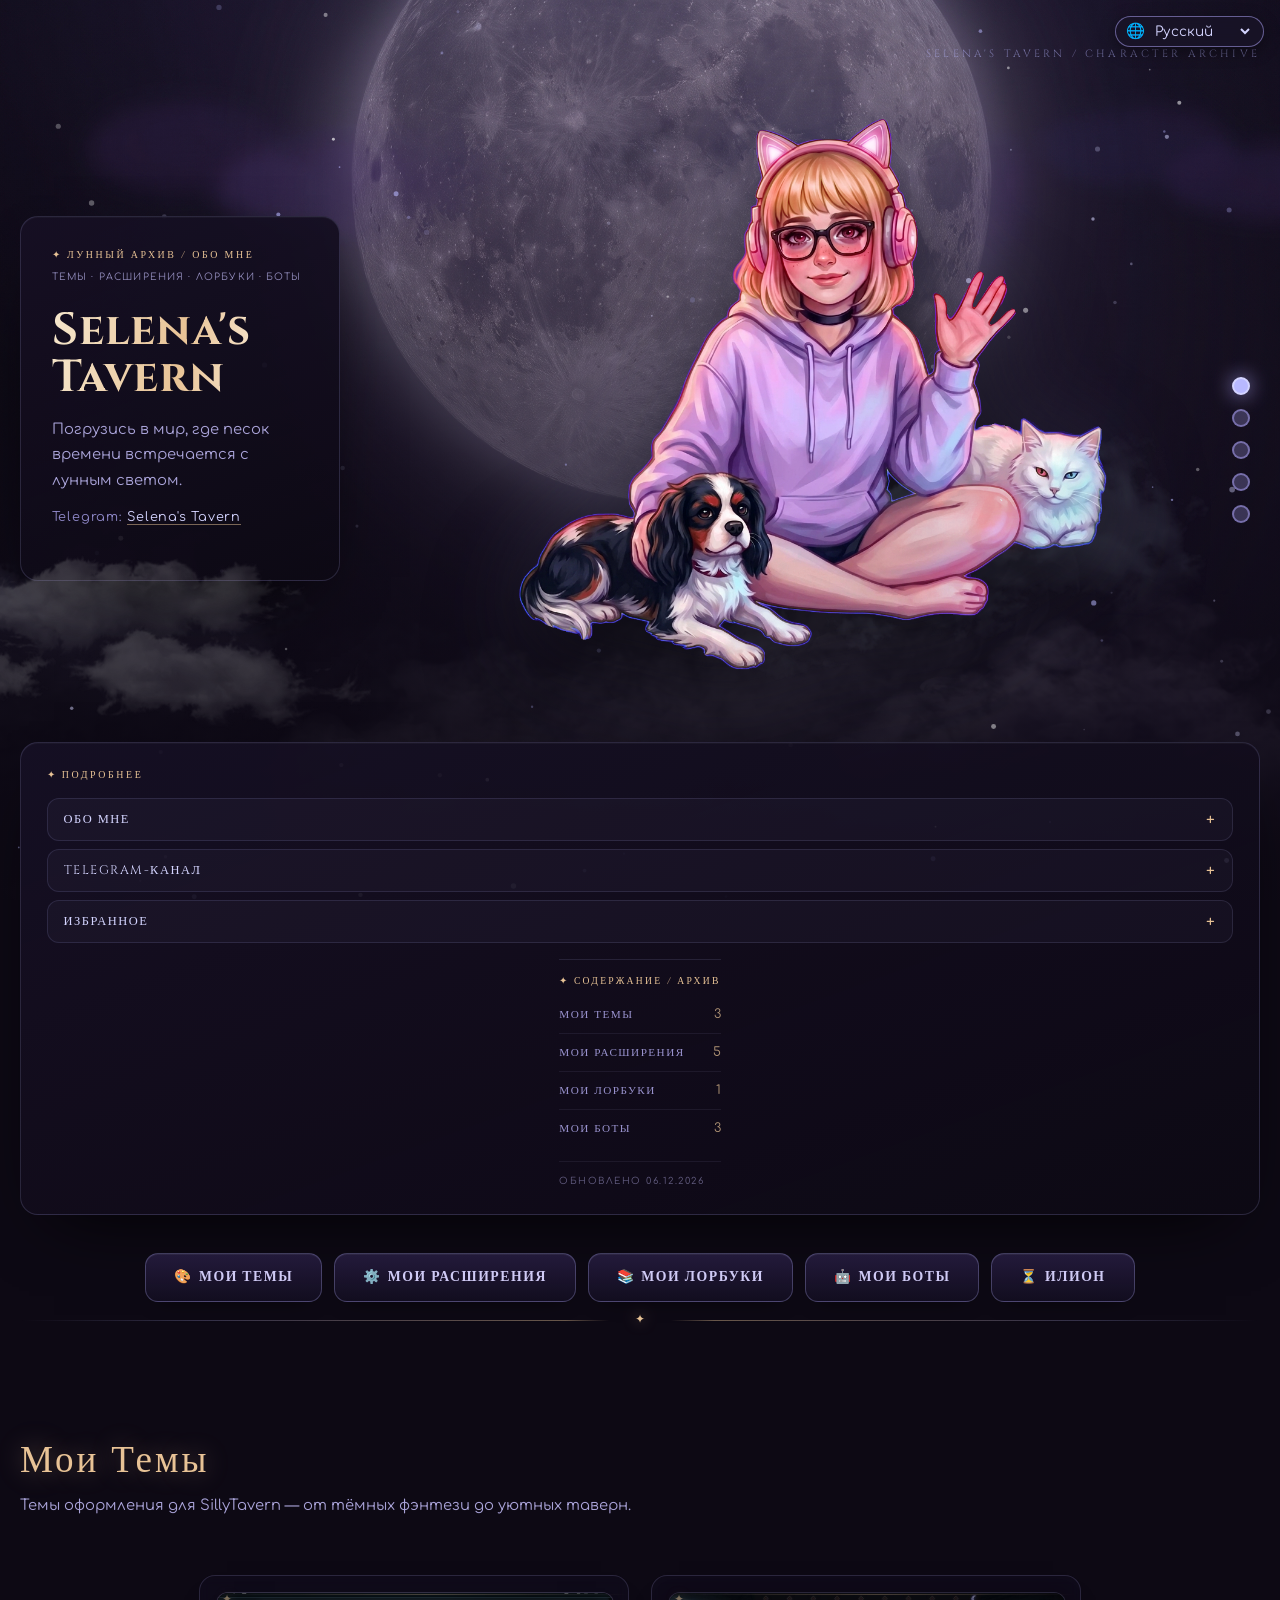
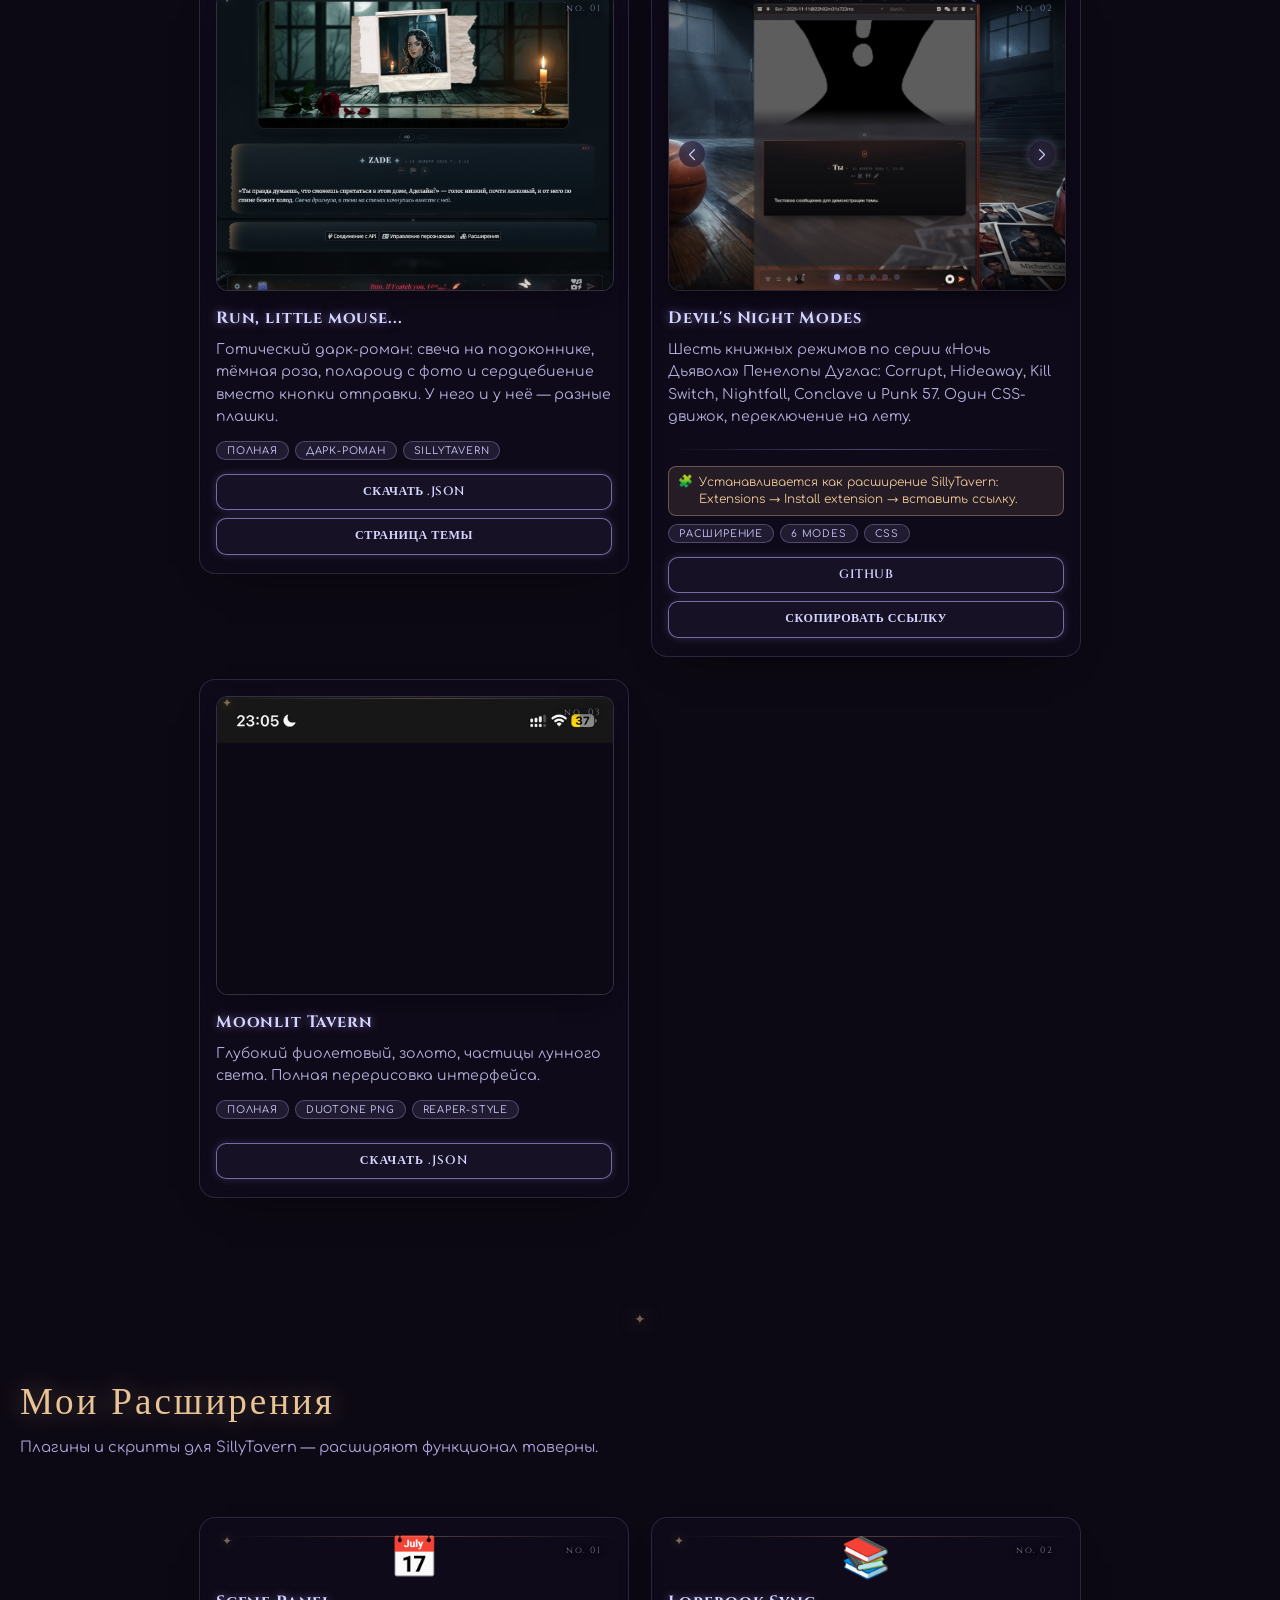
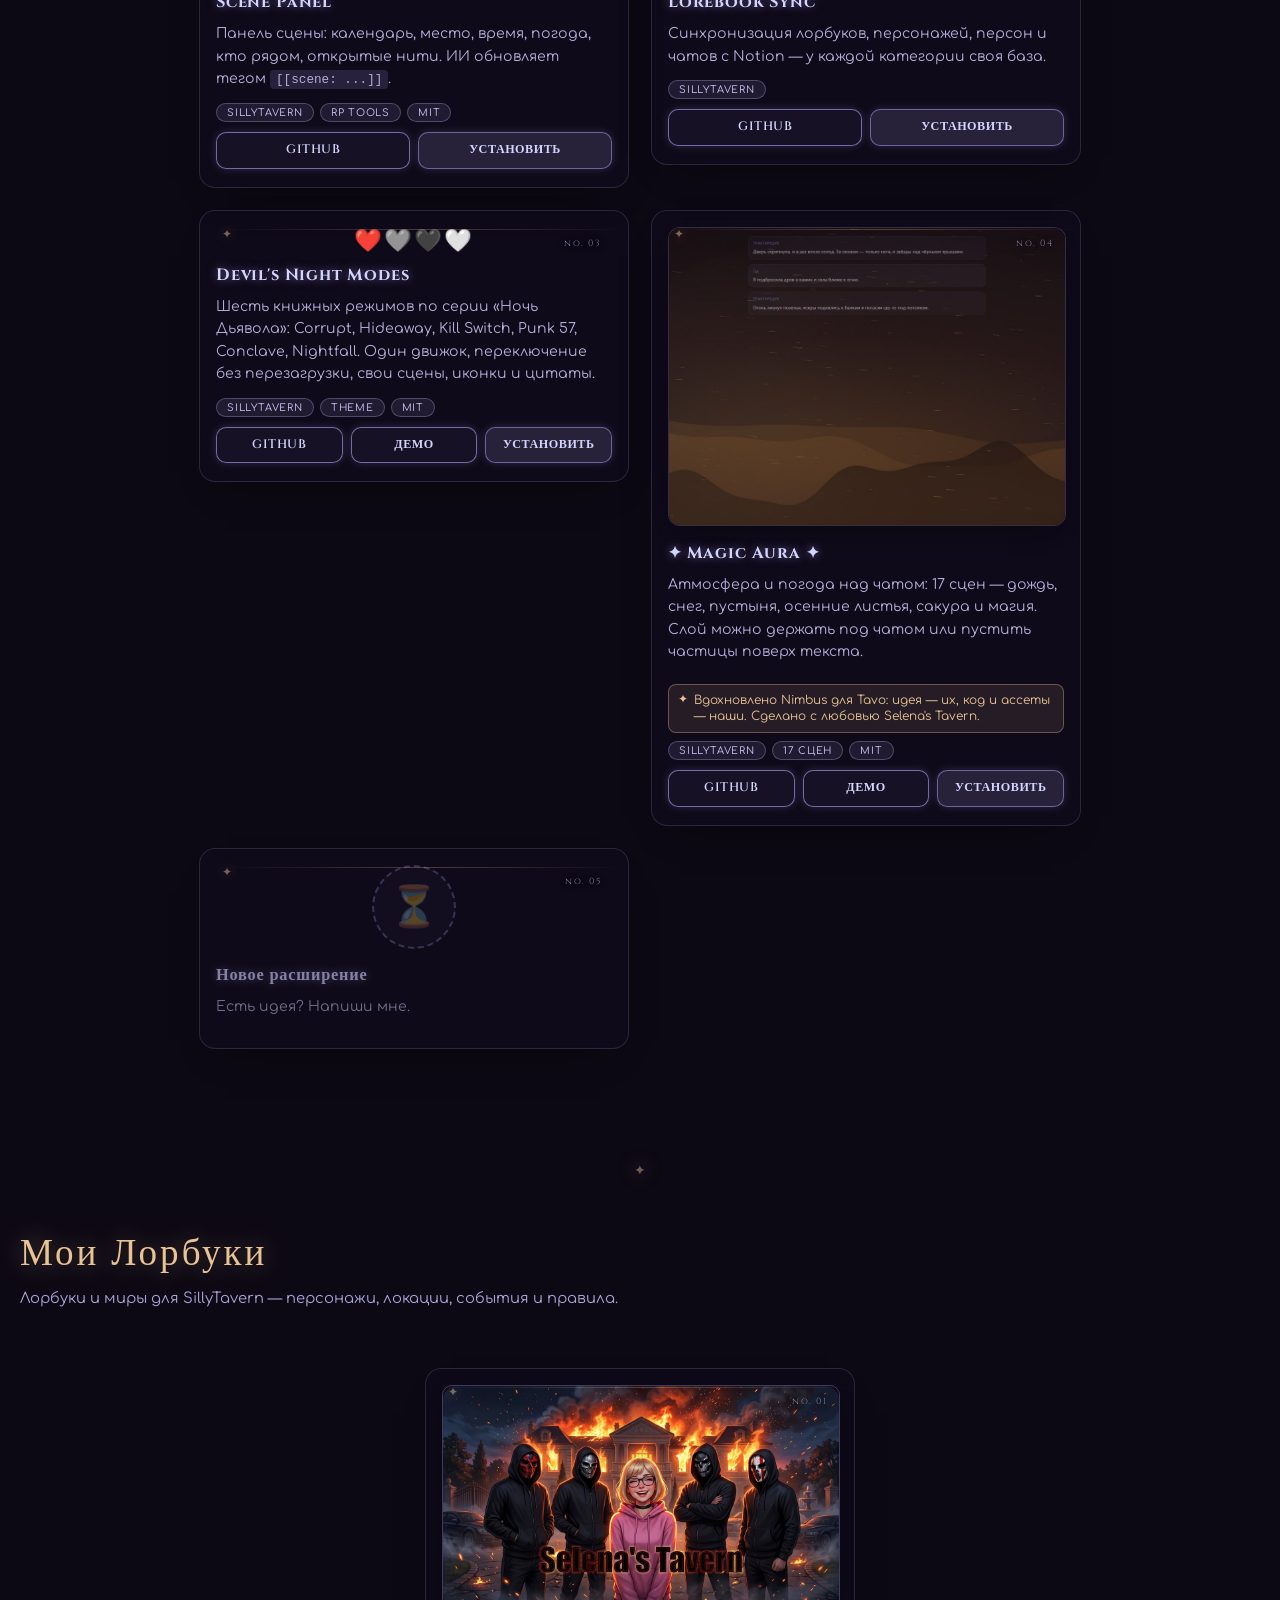
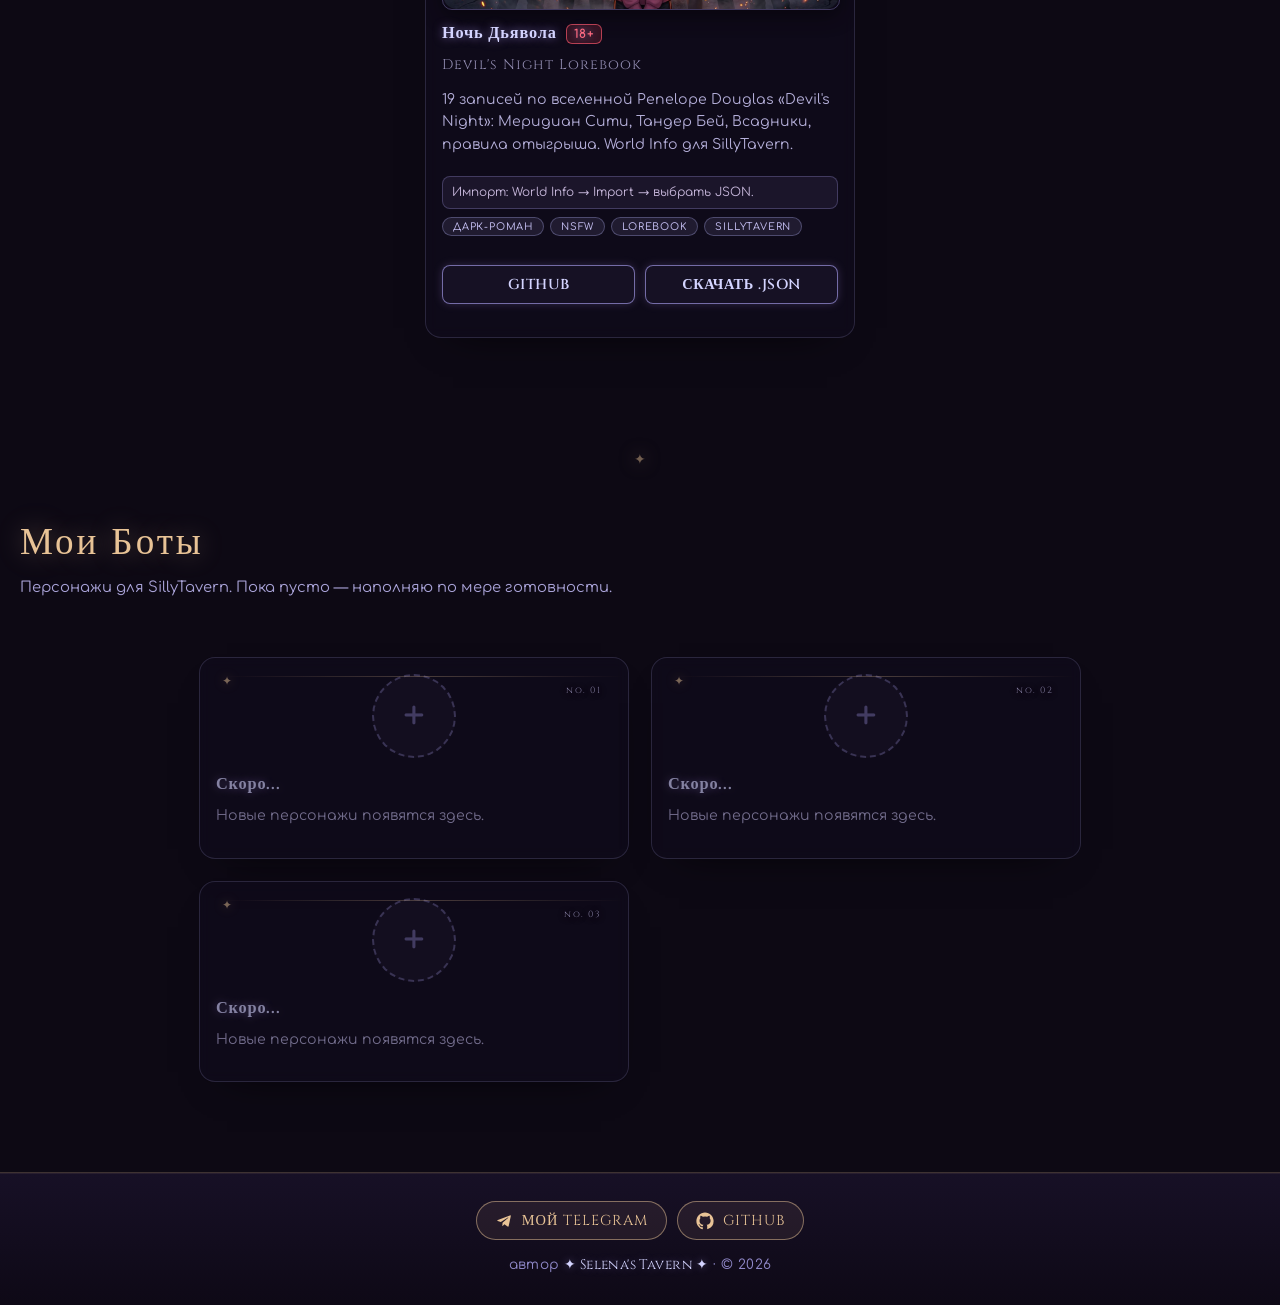
==== index.html @ edb45730 "Update Telegram link to new channel" ====
<!DOCTYPE html>
<html lang="ru">
<head>
    <meta charset="UTF-8">
    <meta name="viewport" content="width=device-width, initial-scale=1.0, viewport-fit=cover">
    <link rel="icon" type="image/svg+xml" href="img/favicon.svg?v=3">
    <link rel="icon" type="image/png" sizes="64x64" href="img/favicon-64.png">
    <link rel="apple-touch-icon" sizes="180x180" href="img/favicon-180.png">
    <meta name="theme-color" content="#0d0914">
    <meta name="apple-mobile-web-app-status-bar-style" content="black-translucent">
    <title data-i18n="page.index.title">Selena's Tavern | Эфирная Луна</title>
    
    <link rel="stylesheet" href="css/style.css">
    <link rel="stylesheet" href="https://cdn.jsdelivr.net/npm/swiper@11/swiper-bundle.min.css" />
</head>
<body>

    <div id="particles-js"></div>

    <!-- Небо: фон с луной -->
    <div class="sky" aria-hidden="true"></div>

    <!-- Туман: при прокрутке плавно застилает луну -->
    <div class="fog" aria-hidden="true"></div>

    <!-- Облака: один раз заезжают слева направо при загрузке и останавливаются -->
    <div class="clouds" aria-hidden="true">
        <div class="clouds__layer clouds__layer--far"></div>
        <div class="clouds__layer clouds__layer--near"></div>
    </div>

    <!-- Переключатель языка -->
    <div class="lang-switch" role="group" aria-label="Language">
        <span class="lang-globe" aria-hidden="true">🌐</span>
        <select id="lang-select" aria-label="Language">
            <option value="ru">Русский</option>
            <option value="en">English</option>
            <option value="uk">Українська</option>
            <option value="sv">Svenska</option>
        </select>
    </div>

    <!-- Плавающая навигация справа -->
    <nav class="scroll-nav" aria-label="Навигация по страницам">
        <a href="#about" class="scroll-nav__dot" data-label="Обо мне"></a>
        <a href="#themes" class="scroll-nav__dot" data-label="Темы"></a>
        <a href="#extensions" class="scroll-nav__dot" data-label="Расширения"></a>
        <a href="#lorebooks" class="scroll-nav__dot" data-label="Лорбуки"></a>
        <a href="#bots" class="scroll-nav__dot" data-label="Боты"></a>
    </nav>

    <div class="container">
        <!-- ====== ОБЛОЖКА ====== -->
        <section class="cover" id="about" aria-labelledby="cover-title">
            <p class="cover__archive" data-i18n="cover.archive">Selena's Tavern / Character Archive</p>

            <div class="cover__stage">
                <div class="cover__panel">
                    <p class="cover__kicker" data-i18n="cover.kicker">✦ Лунный архив / Обо мне</p>
                    <p class="cover__eyebrow" data-i18n="cover.eyebrow">Темы · Расширения · Лорбуки · Боты</p>

                    <h1 class="cover__title" id="cover-title" data-i18n="cover.title">Мир, персонажи и хаос.</h1>

                    <p class="cover__intro" data-i18n="tagline">Погрузись в мир, где песок времени встречается с лунным светом.</p>

                    <p class="cover__contact">
                        <span data-i18n="cover.contactLabel">Telegram</span>:
                        <a href="https://t.me/+vJVPtuqeHu85ZjU6" target="_blank" rel="noopener noreferrer">Selena's Tavern</a>
                    </p>
                </div>

                <div class="cover__art">
                    <img src="img/Jag.png" alt="Selena with Bruno the dog and Luna the cat" width="620" height="620">
                </div>

                <aside class="cover__panel cover__panel--info">
                    <p class="cover__kicker" data-i18n="cover.info.kicker">✦ Подробнее</p>

                    <div class="cover__accordions">
                        <details class="cover__acc">
                            <summary data-i18n="about.title">Обо мне</summary>
                            <div class="cover__acc-body" data-i18n="about.text">Привет! Я Селена — родом из Киева, а теперь живу на юге Швеции с псом Бруно и кошкой Луной.</div>
                        </details>

                        <details class="cover__acc">
                            <summary data-i18n="cover.acc2">Telegram-канал</summary>
                            <div class="cover__acc-body" data-i18n-html="cover.acc2.text">
                                Обновления, скриншоты и то, что ещё в работе — в канале <a href="https://t.me/selenatavern" target="_blank" rel="noopener noreferrer">@selenatavern</a>.
                            </div>
                        </details>

                        <details class="cover__acc">
                            <summary data-i18n="cover.acc3">Избранное</summary>
                            <div class="cover__acc-body" data-i18n-html="cover.acc3.text">
                                <a href="#themes">Moonlit Tavern</a> — полная перерисовка интерфейса.
                            </div>
                        </details>
                    </div>

                    <div class="cover__toc" aria-labelledby="cover-toc-kicker">
                    <p class="cover__toc-kicker" id="cover-toc-kicker" data-i18n="cover.toc.kicker">✦ Содержание / Архив</p>
                    <ul class="cover__toc-list">
                        <li>
                            <a href="#themes">
                                <span class="cover__toc-name" data-i18n="nav.themes">Мои Темы</span>
                                <span class="cover__toc-count" data-count="themes-grid">0</span>
                            </a>
                        </li>
                        <li>
                            <a href="#extensions">
                                <span class="cover__toc-name" data-i18n="nav.extensions">Мои Расширения</span>
                                <span class="cover__toc-count" data-count="extensions-grid">0</span>
                            </a>
                        </li>
                        <li>
                            <a href="#lorebooks">
                                <span class="cover__toc-name" data-i18n="nav.lorebooks">Мои Лорбуки</span>
                                <span class="cover__toc-count" data-count="lorebooks-grid">0</span>
                            </a>
                        </li>
                        <li>
                            <a href="#bots">
                                <span class="cover__toc-name" data-i18n="nav.bots">Мои Боты</span>
                                <span class="cover__toc-count" data-count="bots-grid">1</span>
                            </a>
                        </li>
                        </ul>
                        <p class="cover__toc-updated"><span data-i18n="cover.toc.updated">Обновлено</span> <span id="cover-updated">—</span></p>
                    </div>
                </aside>
            </div>
        </section>

        <nav class="nav-menu nav-menu--tabs" aria-label="Разделы">
            <a href="#themes" class="btn"><span aria-hidden="true">🎨</span> <span data-i18n="nav.themes">Мои Темы</span></a>
            <a href="#extensions" class="btn"><span aria-hidden="true">⚙️</span> <span data-i18n="nav.extensions">Мои Расширения</span></a>
            <a href="#lorebooks" class="btn"><span aria-hidden="true">📚</span> <span data-i18n="nav.lorebooks">Мои Лорбуки</span></a>
            <a href="#bots" class="btn"><span aria-hidden="true">🤖</span> <span data-i18n="nav.bots">Мои Боты</span></a>
            <a href="ilion.html" class="btn"><span aria-hidden="true">⏳</span> <span data-i18n="nav.ilion">Илион</span></a>
        </nav>

        <div class="rule" aria-hidden="true"><span>✦</span></div>

        <main>
            <!-- ====== МОИ ТЕМЫ ====== -->
            <section id="themes" style="margin-top: 50px;">
                <h2 style="text-align: center;"><span aria-hidden="true">🎨</span> <span data-i18n="themes.title">Мои Темы</span></h2>
                <p style="text-align: center; color: #b8b8ff; margin-bottom: 30px;" data-i18n="themes.subtitle">Темы оформления для SillyTavern — от тёмных фэнтези до уютных таверн.</p>
                <div class="card-grid" id="themes-grid">
                    <div class="card theme-card" data-theme="run-little-mouse">
                        <img src="themes/run-little-mouse.png" alt="Run, little mouse... — тема для SillyTavern" loading="lazy">
                        <div class="theme-emblem" aria-hidden="true">🕯️🐭🥀🗡️</div>
                        <h3>Run, little mouse...</h3>
                        <p data-i18n="theme.runmouse.desc">Готический дарк-роман: свеча на подоконнике, тёмная роза, полароид с фото и сердцебиение вместо кнопки отправки. У него и у неё — разные плашки.</p>
                        <div class="theme-tags">
                            <span class="tag" data-i18n="tag.full">Полная</span>
                            <span class="tag" data-i18n="tag.darkromance">Дарк-роман</span>
                            <span class="tag" data-i18n="tag.sillytavern">SillyTavern</span>
                        </div>
                        <div class="theme-actions">
                            <a href="https://github.com/satsvi97/run-little-mouse/releases/latest/download/run-little-mouse.json" download="run-little-mouse.json" class="btn theme-download" data-i18n="btn.downloadJson">Скачать .json</a>
                            <a href="https://satsvi97.github.io/run-little-mouse/" target="_blank" rel="noopener noreferrer" class="btn" data-i18n="btn.themePage">Страница темы</a>
                        </div>
                    </div>
                    <div class="card theme-card theme-card--ext" data-theme="devils-night">
                        <div class="theme-gallery swiper">
                            <div class="swiper-wrapper">
                                <div class="swiper-slide"><img src="themes/devils-night/desktop-corrupt.jpg" alt="Corrupt — режим темы Devil's Night" loading="lazy"></div>
                                <div class="swiper-slide"><img src="themes/devils-night/desktop-hideaway.jpg" alt="Hideaway — режим темы Devil's Night" loading="lazy"></div>
                                <div class="swiper-slide"><img src="themes/devils-night/desktop-killswitch.jpg" alt="Kill Switch — режим темы Devil's Night" loading="lazy"></div>
                                <div class="swiper-slide"><img src="themes/devils-night/desktop-punk57.jpg" alt="Punk 57 — режим темы Devil's Night" loading="lazy"></div>
                                <div class="swiper-slide"><img src="themes/devils-night/desktop-conclave.jpg" alt="Conclave — режим темы Devil's Night" loading="lazy"></div>
                                <div class="swiper-slide"><img src="themes/devils-night/desktop-nightfall.jpg" alt="Nightfall — режим темы Devil's Night" loading="lazy"></div>
                            </div>
                            <div class="swiper-button-next"></div>
                            <div class="swiper-button-prev"></div>
                            <div class="swiper-pagination"></div>
                        </div>
                        <div class="theme-emblem" aria-hidden="true">❤️🩶🖤🤍</div>
                        <h3>Devil's Night Modes</h3>
                        <p data-i18n="theme.devils.desc">Шесть книжных режимов по серии «Ночь Дьявола» Пенелопы Дуглас: Corrupt, Hideaway, Kill Switch, Nightfall, Conclave и Punk 57. Один CSS-движок, переключение на лету.</p>
                        <div class="theme-divider" aria-hidden="true"></div>
                        <div class="theme-note">
                            <span class="theme-note-icon" aria-hidden="true">🧩</span>
                            <span data-i18n="theme.devils.note">Устанавливается как расширение SillyTavern: Extensions → Install extension → вставить ссылку.</span>
                        </div>
                        <div class="theme-tags">
                            <span class="tag tag--accent" data-i18n="tag.extension">Расширение</span>
                            <span class="tag">6 modes</span>
                            <span class="tag">CSS</span>
                        </div>
                        <div class="theme-actions">
                            <a href="https://github.com/satsvi97/devils-night-modes" target="_blank" rel="noopener noreferrer" class="btn" data-i18n="btn.github">GitHub</a>
                            <button class="btn theme-install" data-copy="https://github.com/satsvi97/devils-night-modes" data-i18n="btn.copyLink">Скопировать ссылку</button>
                        </div>
                    </div>
                    <div class="card theme-card" data-theme="moonlit-tavern">
                        <img src="themes/Moonlit%20Tavern1.jpg" alt="Moonlit Tavern — тема для SillyTavern" loading="lazy">
                        <div class="theme-emblem" aria-hidden="true">🌙⌛️✨🦂</div>
                        <h3>Moonlit Tavern</h3>
                        <p data-i18n="theme.moonlit.desc">Глубокий фиолетовый, золото, частицы лунного света. Полная перерисовка интерфейса.</p>
                        <div class="theme-tags">
                            <span class="tag" data-i18n="tag.full">Полная</span>
                            <span class="tag" data-i18n="tag.duotone">Duotone PNG</span>
                            <span class="tag" data-i18n="tag.reaper">REAPER-style</span>
                        </div>
                        <button class="btn theme-download" data-theme="moonlit-tavern" data-i18n="btn.downloadJson">Скачать .json</button>
                    </div>
                </div>
            </section>

            <!-- ====== МОИ РАСШИРЕНИЯ ====== -->
            <section id="extensions" style="margin-top: 60px;">
                <h2 style="text-align: center;"><span aria-hidden="true">⚙️</span> <span data-i18n="ext.title">Мои Расширения</span></h2>
                <p style="text-align: center; color: #b8b8ff; margin-bottom: 30px;" data-i18n="ext.subtitle">Плагины и скрипты для SillyTavern — расширяют функционал таверны.</p>
                <div class="card-grid" id="extensions-grid">
                    <div class="card ext-card" data-ext="scene-panel">
                        <div class="ext-icon">📅</div>
                        <h3>Scene Panel</h3>
                        <p data-i18n-html="ext.scene.desc">Панель сцены: календарь, место, время, погода, кто рядом, открытые нити. ИИ обновляет тегом <code>[[scene: ...]]</code>.</p>
                        <div class="ext-links">
                            <a href="https://github.com/satsvi97/scene-panel" target="_blank" class="btn" data-i18n="btn.github">GitHub</a>
                            <button class="btn ext-install" data-ext="scene-panel" data-copy="https://github.com/satsvi97/scene-panel" data-i18n="btn.install">Установить</button>
                        </div>
                        <div class="ext-tags">
                            <span class="tag" data-i18n="tag.sillytavern">SillyTavern</span>
                            <span class="tag" data-i18n="tag.rptools">RP Tools</span>
                            <span class="tag" data-i18n="tag.mit">MIT</span>
                        </div>
                    </div>
                    <div class="card ext-card" data-ext="lorbook-sync">
                        <div class="ext-icon">📚</div>
                        <h3 data-i18n="ext.lore.title">Lorebook Sync</h3>
                        <p data-i18n="ext.lore.desc">Синхронизация лорбуков, персонажей, персон и чатов с Notion — у каждой категории своя база.</p>
                        <div class="ext-links">
                            <a href="https://github.com/satsvi97/lorebook-sync" target="_blank" class="btn" data-i18n="btn.github">GitHub</a>
                            <button class="btn ext-install" data-ext="lorbook-sync" data-i18n="btn.install">Установить</button>
                        </div>
                        <div class="ext-tags">
                            <span class="tag" data-i18n="tag.sillytavern">SillyTavern</span>
                        </div>
                    </div>
                    <div class="card ext-card" data-ext="devils-night-modes">
                        <div class="ext-icon ext-icon--emblems">❤️🩶🖤🤍</div>
                        <h3>Devil's Night Modes</h3>
                        <p>Шесть книжных режимов по серии «Ночь Дьявола»: Corrupt, Hideaway, Kill Switch, Punk 57, Conclave, Nightfall. Один движок, переключение без перезагрузки, свои сцены, иконки и цитаты.</p>
                        <div class="ext-links">
                            <a href="https://github.com/satsvi97/devils-night-modes" target="_blank" class="btn" data-i18n="btn.github">GitHub</a>
                            <a href="https://satsvi97.github.io/devils-night-modes/demo/" target="_blank" class="btn">Демо</a>
                            <button class="btn ext-install" data-ext="devils-night-modes" data-copy="https://github.com/satsvi97/devils-night-modes" data-i18n="btn.install">Установить</button>
                        </div>
                        <div class="ext-tags">
                            <span class="tag" data-i18n="tag.sillytavern">SillyTavern</span>
                            <span class="tag">Theme</span>
                            <span class="tag" data-i18n="tag.mit">MIT</span>
                        </div>
                    </div>
                    <div class="card ext-card" data-ext="magic-aura">
                        <img src="extensions/magic-aura.jpg" alt="Magic Aura — атмосфера и погода для SillyTavern" loading="lazy">
                        <h3>✦ Magic Aura ✦</h3>
                        <p data-i18n="ext.aura.desc">Атмосфера и погода над чатом: 17 сцен — дождь, снег, пустыня, осенние листья, сакура и магия. Слой можно держать под чатом или пустить частицы поверх текста.</p>
                        <div class="theme-note">
                            <span class="theme-note-icon" aria-hidden="true">✦</span>
                            <span data-i18n="ext.aura.note">Вдохновлено Nimbus для Tavo: идея — их, код и ассеты — наши. Сделано с любовью Selena's Tavern.</span>
                        </div>
                        <div class="ext-links">
                            <a href="https://github.com/satsvi97/magic-aura" target="_blank" rel="noopener noreferrer" class="btn" data-i18n="btn.github">GitHub</a>
                            <a href="https://satsvi97.github.io/magic-aura/demo/demo.html" target="_blank" rel="noopener noreferrer" class="btn" data-i18n="btn.demo">Демо</a>
                            <button class="btn ext-install" data-ext="magic-aura" data-copy="https://github.com/satsvi97/magic-aura" data-i18n="btn.install">Установить</button>
                        </div>
                        <div class="ext-tags">
                            <span class="tag" data-i18n="tag.sillytavern">SillyTavern</span>
                            <span class="tag" data-i18n="tag.scenes17">17 сцен</span>
                            <span class="tag" data-i18n="tag.mit">MIT</span>
                        </div>
                    </div>
                    <div class="card ext-card empty" data-ext="wip">
                        <div class="empty-icon">⏳</div>
                        <h3 data-i18n="ext.new.title">Новое расширение</h3>
                        <p data-i18n="ext.new.desc">Работа в процессе...</p>
                    </div>
                </div>
            </section>

            <!-- ====== МОИ ЛОРБУКИ ====== -->
            <section id="lorebooks" style="margin-top: 60px;">
                <h2 style="text-align: center;"><span aria-hidden="true">📚</span> <span data-i18n="lorebooks.title">Мои Лорбуки</span></h2>
                <p style="text-align: center; color: #b8b8ff; margin-bottom: 30px;" data-i18n="lorebooks.subtitle">Лорбуки и миры для SillyTavern — персонажи, локации, события и правила.</p>
                <div class="card-grid" id="lorebooks-grid">
                    <div class="card lorebook-card" data-lorebook="devils-night">
                        <div class="lorebook-cover">
                            <img src="img/devils-night-lorebook-cover.jpg" alt="Обложка лорбука «Ночь Дьявола»" loading="lazy">
                        </div>
                        <h3><span data-i18n="lorebook.devils.title">Ночь Дьявола</span> <span class="age-badge">18+</span></h3>
                        <p class="lorebook-subtitle">Devil's Night Lorebook</p>
                        <p data-i18n="lorebook.devils.desc">19 записей по вселенной Penelope Douglas «Devil's Night»: Меридиан Сити, Тандер Бей, Всадники, правила отыгрыша. World Info для SillyTavern.</p>
                        <div class="lorebook-note" data-i18n="lorebook.devils.note">Импорт: World Info → Import → выбрать JSON.</div>
                        <div class="theme-tags">
                            <span class="tag" data-i18n="tag.darkromance">Дарк-роман</span>
                            <span class="tag" data-i18n="tag.nsfw">NSFW</span>
                            <span class="tag" data-i18n="tag.lorebook">Lorebook</span>
                            <span class="tag" data-i18n="tag.sillytavern">SillyTavern</span>
                        </div>
                        <div class="ext-links">
                            <a href="https://github.com/satsvi97/devils-night-lorebook" target="_blank" rel="noopener noreferrer" class="btn" data-i18n="btn.github">GitHub</a>
                            <a href="lorebooks/devils-night-lorebook.json" download="devils-night-lorebook.json" class="btn" data-i18n="btn.downloadJson">Скачать .json</a>
                        </div>
                    </div>
                    <!-- Следующий лорбук добавим сюда -->
                </div>
            </section>

            <!-- ====== МОИ БОТЫ ====== -->
            <section id="bots" style="margin-top: 60px;">
                <h2 style="text-align: center;"><span aria-hidden="true">🤖</span> <span data-i18n="bots.title">Мои Боты</span></h2>
                <p style="text-align: center; color: #b8b8ff; margin-bottom: 30px;" data-i18n="bots.subtitle">Персонажи для SillyTavern. Пока пусто — наполняю по мере готовности.</p>
                <div class="card-grid" id="bots-grid">
                    <div class="card bot-card empty" data-bot="new">
                        <div class="empty-icon">+</div>
                        <h3 data-i18n="bots.soon.title">Скоро...</h3>
                        <p data-i18n="bots.soon.desc">Новые персонажи появятся здесь.</p>
                    </div>
                    <div class="card bot-card empty" data-bot="new">
                        <div class="empty-icon">+</div>
                        <h3 data-i18n="bots.soon.title">Скоро...</h3>
                        <p data-i18n="bots.soon.desc">Новые персонажи появятся здесь.</p>
                    </div>
                    <div class="card bot-card empty" data-bot="new">
                        <div class="empty-icon">+</div>
                        <h3 data-i18n="bots.soon.title">Скоро...</h3>
                        <p data-i18n="bots.soon.desc">Новые персонажи появятся здесь.</p>
                    </div>
                </div>
            </section>
        </main>
    </div>

    <!-- Футер -->
    <footer class="site-footer">
        <div class="footer-socials">
            <a class="footer-social" href="https://t.me/selenatavern" target="_blank" rel="noopener noreferrer">
                <svg class="social-icon" viewBox="0 0 24 24" aria-hidden="true">
                    <path d="M9.78 18.65l.28-4.23 7.68-6.92c.34-.31-.07-.46-.52-.19L7.74 13.3 3.64 12c-.88-.25-.89-.86.2-1.3l15.97-6.16c.73-.33 1.43.18 1.15 1.3l-2.72 12.81c-.19.91-.74 1.13-1.5.71L12.6 16.3l-1.99 1.93c-.23.23-.42.42-.83.42z"/>
                </svg>
                <span data-i18n="footer.telegram">Мой Telegram</span>
            </a>
            <a class="footer-social" href="https://github.com/satsvi97" target="_blank" rel="noopener noreferrer">
                <svg class="social-icon" viewBox="0 0 24 24" aria-hidden="true">
                    <path d="M12 .5C5.73.5.5 5.73.5 12c0 5.08 3.29 9.39 7.86 10.91.58.11.79-.25.79-.56 0-.28-.01-1.02-.02-2-3.2.7-3.88-1.54-3.88-1.54-.52-1.33-1.28-1.68-1.28-1.68-1.05-.72.08-.71.08-.71 1.16.08 1.77 1.19 1.77 1.19 1.03 1.77 2.7 1.26 3.36.96.1-.75.4-1.26.73-1.55-2.55-.29-5.23-1.28-5.23-5.7 0-1.26.45-2.29 1.19-3.1-.12-.29-.52-1.46.11-3.05 0 0 .97-.31 3.18 1.18a11.1 11.1 0 0 1 5.8 0c2.2-1.49 3.17-1.18 3.17-1.18.63 1.59.23 2.76.11 3.05.74.81 1.19 1.84 1.19 3.1 0 4.43-2.69 5.41-5.25 5.69.41.35.78 1.05.78 2.12 0 1.53-.01 2.76-.01 3.14 0 .31.21.67.8.56A11.51 11.51 0 0 0 23.5 12C23.5 5.73 18.27.5 12 .5z"/>
                </svg>
                <span data-i18n="footer.github">GitHub</span>
            </a>
        </div>
        <p class="footer-copy">
            <span data-i18n="footer.made">автор</span>
            <span class="footer-brand">✦ Selena's Tavern ✦</span> · © 2026
        </p>
    </footer>

    <script src="https://cdn.jsdelivr.net/npm/swiper@11/swiper-bundle.min.js"></script>
    <script src="js/main.js"></script>
    <script src="js/i18n.js"></script>
    
    <script>
    // Активная точка в плавающей навигации при скролле
    const sections = ['about', 'themes', 'extensions', 'lorebooks', 'bots'];
    const dots = document.querySelectorAll('.scroll-nav__dot');
    
    const observer = new IntersectionObserver((entries) => {
        entries.forEach(entry => {
            if (entry.isIntersecting) {
                const id = entry.target.id;
                dots.forEach(dot => {
                    dot.classList.toggle('active', dot.getAttribute('href') === '#' + id);
                });
            }
        });
    }, { rootMargin: '-40% 0px -50% 0px', threshold: 0 });
    
    sections.forEach(id => {
        const el = document.getElementById(id);
        if (el) observer.observe(el);
    });
    
    // Плавный скролл для якорей (фоллбек для старых браузеров)
    document.querySelectorAll('a[href^="#"]').forEach(anchor => {
        anchor.addEventListener('click', function(e) {
            const targetId = this.getAttribute('href');
            if (targetId === '#') return;
            const target = document.querySelector(targetId);
            if (target) {
                e.preventDefault();
                target.scrollIntoView({ behavior: 'smooth', block: 'start' });
                history.pushState(null, '', targetId);
            }
        });
    });
    </script>
</body>
</html>
---- css/style.css ----
@import url('https://fonts.googleapis.com/css2?family=Cinzel:wght@400;600;700&family=Comfortaa:wght@400;500;700&display=swap');

/* ====== БАЗОВЫЕ НАСТРОЙКИ И ФОН ====== */
html {
    scroll-behavior: smooth;
    background-color: #0d0914;
    color-scheme: dark;
}
body {
    font-family: 'Comfortaa', sans-serif;
    background-color: #0d0914;
    background-image: linear-gradient(135deg, #0d0914 0%, #1e1433 40%, #2a1e4d 100%);
    background-attachment: fixed;
    color: #e6e6fa;
    margin: 0;
    padding: 0;
    min-height: 100vh;
    min-height: 100dvh;
    overflow-x: hidden;
}

/* Фон для частиц */
#particles-js {
    position: fixed;
    width: 100%;
    height: 100%;
    top: 0;
    left: 0;
    z-index: 1;
    pointer-events: none;
}

/* ====== ПЛАВАЮЩАЯ НАВИГАЦИЯ (справа) ====== */
.scroll-nav {
    position: fixed;
    right: 30px;
    top: 50%;
    transform: translateY(-50%);
    z-index: 100;
    display: flex;
    flex-direction: column;
    gap: 14px;
    pointer-events: none; /* сами точки кликабельны, контейнер нет */
}
.scroll-nav__dot {
    width: 14px;
    height: 14px;
    border-radius: 50%;
    background: rgba(180, 170, 255, 0.25);
    border: 2px solid rgba(180, 170, 255, 0.5);
    cursor: pointer;
    pointer-events: auto;
    transition: all 0.3s ease;
    position: relative;
}
.scroll-nav__dot::before {
    content: attr(data-label);
    position: absolute;
    right: 22px;
    top: 50%;
    transform: translateY(-50%);
    font-family: 'Comfortaa', sans-serif;
    font-size: 0.75em;
    color: #b8b8ff;
    white-space: nowrap;
    opacity: 0;
    visibility: hidden;
    transition: all 0.2s ease;
    text-shadow: 0 0 5px rgba(180, 170, 255, 0.6);
}
.scroll-nav__dot:hover {
    background: rgba(180, 170, 255, 0.5);
    border-color: #d4d4ff;
    box-shadow: 0 0 15px rgba(180, 170, 255, 0.6);
    transform: scale(1.2);
}
.scroll-nav__dot:hover::before {
    opacity: 1;
    visibility: visible;
    right: 28px;
}
.scroll-nav__dot.active {
    background: #b8b8ff;
    border-color: #d4d4ff;
    box-shadow: 0 0 20px rgba(180, 170, 255, 0.8);
}
@media (max-width: 768px) {
    .scroll-nav { display: none; }
}

/* ====== ПЕРЕКЛЮЧАТЕЛЬ ЯЗЫКА ====== */
.lang-switch {
    position: fixed;
    top: calc(16px + env(safe-area-inset-top, 0px));
    right: calc(16px + env(safe-area-inset-right, 0px));
    z-index: 300;
    display: flex;
    align-items: center;
    gap: 6px;
    padding: 6px 10px;
    border-radius: 999px;
    background: rgba(25, 20, 40, 0.82);
    border: 1px solid rgba(180, 170, 255, 0.5);
    box-shadow: 0 4px 16px rgba(0, 0, 0, 0.4);
    backdrop-filter: blur(8px);
    -webkit-backdrop-filter: blur(8px);
}
.lang-switch .lang-globe {
    font-size: 0.95rem;
    line-height: 1;
}
.lang-switch select {
    background: transparent;
    border: none;
    color: #d4d4ff;
    font-family: 'Comfortaa', sans-serif;
    font-size: 0.85rem;
    cursor: pointer;
    outline: none;
    padding: 0;
}
.lang-switch select option {
    background: #1e1433;
    color: #e6e6fa;
}
@media (max-width: 768px) {
    .lang-switch {
        top: calc(10px + env(safe-area-inset-top, 0px));
        right: calc(10px + env(safe-area-inset-right, 0px));
        padding: 5px 8px;
    }
    .lang-switch select { font-size: 0.8rem; }
    header { padding-top: 34px; }
}

/* ====== ТИПОГРАФИКА ====== */
h1, h2, h3 {
    font-family: 'Cinzel', serif;
    color: #d4d4ff;
    text-shadow: 0 0 10px rgba(180, 170, 255, 0.6);
    text-align: center;
    letter-spacing: 1px;
}

h1 { font-size: 2.5em; margin-top: 40px; margin-bottom: 10px; }
h2 { font-size: 2em; margin-bottom: 10px; }
h3 { font-size: 1.4em; margin-top: 0; margin-bottom: 10px; }
p { line-height: 1.6; font-size: 1.05em; }
a { color: #b8b8ff; text-decoration: none; transition: all 0.3s ease; }
a:hover { text-shadow: 0 0 8px rgba(180, 170, 255, 0.8); }
code { background: rgba(180, 170, 255, 0.15); padding: 2px 6px; border-radius: 4px; font-size: 0.9em; }

/* ====== КОНТЕЙНЕР ====== */
.container {
    max-width: 1100px;
    margin: 0 auto;
    padding: 20px;
    position: relative;
    z-index: 10;
}

/* ====== НАВИГАЦИЯ (верхняя) ====== */
.nav-menu {
    display: flex;
    justify-content: center;
    gap: 15px;
    margin: 30px 0;
    flex-wrap: wrap;
}

.nav-menu .btn {
    padding: 10px 20px;
    font-size: 0.95em;
}

/* ====== КНОПКИ ====== */
.btn {
    display: inline-flex;
    align-items: center;
    justify-content: center;
    gap: 6px;
    box-sizing: border-box;
    line-height: 1.2;
    background: rgba(25, 20, 40, 0.8);
    border: 1px solid rgba(180, 170, 255, 0.6);
    color: #d4d4ff;
    padding: 12px 24px;
    border-radius: 8px;
    font-family: 'Cinzel', serif;
    font-weight: 600;
    letter-spacing: 1px;
    text-transform: uppercase;
    transition: all 0.3s ease;
    box-shadow: 0 0 10px rgba(180, 170, 255, 0.2);
    cursor: pointer;
    text-align: center;
    white-space: nowrap;
}
.btn:hover:not(:disabled) {
    background: rgba(180, 170, 255, 0.2);
    border-color: #d4d4ff;
    box-shadow: 0 0 20px rgba(180, 170, 255, 0.6);
    transform: translateY(-2px);
}
.btn:disabled {
    opacity: 0.5;
    cursor: not-allowed;
    transform: none;
}

/* ====== КАРТОЧКИ (базовая) ====== */
.card {
    background: #171224;
    box-sizing: border-box;
    border: 1px solid rgba(180, 170, 255, 0.4);
    border-radius: 12px;
    padding: 20px;
    text-align: center;
    backdrop-filter: blur(10px);
    -webkit-backdrop-filter: blur(10px);
    box-shadow: 0 8px 32px 0 rgba(0, 0, 0, 0.37);
    transition: all 0.3s ease;
    display: flex;
    flex-direction: column;
    justify-content: space-between;
}
.card:hover {
    transform: translateY(-5px);
    border-color: rgba(180, 170, 255, 0.8);
    box-shadow: 0 12px 40px 0 rgba(180, 170, 255, 0.2);
}
.card img {
    width: 100%;
    height: auto;
    border-radius: 8px;
    margin-bottom: 15px;
    border: 1px solid rgba(180, 170, 255, 0.3);
    box-shadow: 0 4px 15px rgba(0, 0, 0, 0.5);
}
.card p { color: #c8b8dc; font-size: 0.95em; flex-grow: 1; margin-bottom: 20px; }

/* ====== КАРТОЧЕЧНАЯ СЕТКА ====== */
.card-grid {
    display: grid;
    grid-template-columns: repeat(auto-fill, minmax(280px, 1fr));
    gap: 25px;
    margin-top: 30px;
}

/* Темы: одна карточка — по центру, аккуратного размера */
#themes-grid,
#extensions-grid,
#lorebooks-grid {
    grid-template-columns: repeat(auto-fit, minmax(300px, 360px));
    justify-content: center;
}
@media (min-width: 769px) {
    #themes-grid .card,
    #extensions-grid .card,
    #lorebooks-grid .card {
        min-height: 476px;
    }
    /* в темах высоту задаёт содержимое: у карточек с превью она и так большая,
       а короткая карточка не растягивается пустотой */
    #themes-grid .card {
        min-height: 0;
    }
}

/* ====== ТЕГИ ====== */
.bot-tags, .theme-tags, .ext-tags {
    display: flex;
    flex-wrap: wrap;
    gap: 6px;
    justify-content: center;
    margin: 15px 0;
}
.tag {
    display: inline-block;
    background: rgba(180, 170, 255, 0.15);
    border: 1px solid rgba(180, 170, 255, 0.4);
    color: #b8b8ff;
    padding: 4px 10px;
    border-radius: 999px;
    font-size: 0.75em;
    font-weight: 500;
    text-transform: uppercase;
    letter-spacing: 0.5px;
}

/* ====== БОТ-КАРТОЧКИ ====== */
.theme-emblem {
    font-size: 2.4rem;
    line-height: 1.1;
    margin: 2px 0 10px;
    letter-spacing: 4px;
    filter: drop-shadow(0 0 12px rgba(180, 170, 255, 0.45));
}
.theme-card {
    padding: 18px;
}
.theme-card h3 {
    margin-bottom: 6px;
}
.theme-card > p {
    font-size: 0.9em;
    line-height: 1.45;
    margin: 8px 0 10px;
}
.theme-card .tag {
    font-size: 0.7em;
    padding: 3px 8px;
}
.theme-divider {
    height: 1px;
    margin: 8px 0;
    background: linear-gradient(90deg, transparent, rgba(180, 170, 255, 0.38), transparent);
}
.bot-card img, .theme-card img {
    aspect-ratio: 4/3;
    object-fit: cover;
}
.bot-download, .theme-download {
    margin-top: auto;
    padding: 10px 18px;
    font-size: 0.85em;
}

/* ====== КАРУСЕЛЬ СКРИНШОТОВ В КАРТОЧКЕ ТЕМЫ ====== */
.theme-gallery {
    position: relative;
    width: 100%;
    aspect-ratio: 4 / 3;
    border-radius: 8px;
    overflow: hidden;
    margin-bottom: 15px;
    border: 1px solid rgba(180, 170, 255, 0.3);
    box-shadow: 0 4px 15px rgba(0, 0, 0, 0.5);
    background: #0d0914;
}
.theme-gallery .swiper-wrapper,
.theme-gallery .swiper-slide {
    height: 100%;
}
.theme-gallery .swiper-slide img {
    display: block;
    width: 100%;
    height: 100%;
    aspect-ratio: auto;
    object-fit: cover;
    object-position: center top;
    margin: 0;
    border: none;
    border-radius: 0;
    box-shadow: none;
    cursor: zoom-in;
}

/* Портретные (мобильные) скриншоты: вписываем целиком на размытом фоне */
.theme-gallery .swiper-slide.slide-portrait {
    position: relative;
    background-image: var(--bg);
    background-size: cover;
    background-position: center;
}
.theme-gallery .swiper-slide.slide-portrait::before {
    content: "";
    position: absolute;
    inset: 0;
    background: rgba(13, 9, 20, 0.45);
    -webkit-backdrop-filter: blur(12px);
    backdrop-filter: blur(12px);
}
.theme-gallery .swiper-slide.slide-portrait img {
    position: relative;
    z-index: 1;
    object-fit: contain;
    object-position: center;
}
.theme-gallery .swiper-button-next,
.theme-gallery .swiper-button-prev {
    width: 26px;
    height: 26px;
    margin-top: 0;
    background: rgba(13, 9, 20, 0.6);
    border-radius: 50%;
    -webkit-backdrop-filter: blur(4px);
    backdrop-filter: blur(4px);
    color: #d4d4ff !important;
}
.theme-gallery .swiper-button-next::after,
.theme-gallery .swiper-button-prev::after {
    font-size: 11px;
    font-weight: 700;
}
.theme-gallery .swiper-pagination {
    bottom: 6px !important;
}
.theme-gallery .swiper-pagination-bullet {
    width: 6px;
    height: 6px;
    margin: 0 3px !important;
    background: #b8b8ff !important;
}
.theme-zoom-hint {
    position: absolute;
    right: 8px;
    bottom: 8px;
    z-index: 5;
    font-size: 0.8rem;
    line-height: 1;
    padding: 2px 6px;
    border-radius: 6px;
    background: rgba(13, 9, 20, 0.6);
    opacity: 0.8;
    pointer-events: none;
}

/* ====== БЕЙДЖ «УСТАНАВЛИВАЕТСЯ КАК РАСШИРЕНИЕ» ====== */
.theme-note {
    display: flex;
    gap: 6px;
    align-items: flex-start;
    text-align: left;
    font-size: 0.75em;
    line-height: 1.4;
    color: #e8c396;
    background: rgba(232, 195, 150, 0.1);
    border: 1px solid rgba(232, 195, 150, 0.35);
    border-radius: 8px;
    padding: 7px 9px;
    margin: 8px 0;
}
.theme-note-icon {
    flex: 0 0 auto;
    line-height: 1.2;
}
.theme-actions {
    display: flex;
    flex-direction: column;
    gap: 8px;
    flex-wrap: wrap;
    margin-top: auto;
}
.theme-actions .btn {
    flex: 0 0 auto;
    width: 100%;
    min-width: 0;
    padding: 8px 12px;
    font-size: 0.9em;
    letter-spacing: 0.5px;
}
.theme-tags {
    margin: 8px 0;
}
.tag--accent {
    color: #e8c396;
    border-color: rgba(232, 195, 150, 0.6);
    background: rgba(232, 195, 150, 0.12);
}

/* ====== ЛАЙТБОКС ====== */
body.lightbox-open {
    overflow: hidden;
}
.lightbox {
    position: fixed;
    inset: 0;
    z-index: 2000;
    display: none;
    align-items: center;
    justify-content: center;
    padding: 24px;
    background: rgba(5, 3, 10, 0.92);
    -webkit-backdrop-filter: blur(6px);
    backdrop-filter: blur(6px);
    cursor: zoom-out;
}
.lightbox.is-open {
    display: flex;
}
.lightbox-img {
    max-width: 94vw;
    max-height: 92vh;
    border-radius: 10px;
    border: 1px solid rgba(180, 170, 255, 0.4);
    box-shadow: 0 20px 60px rgba(0, 0, 0, 0.7);
    object-fit: contain;
    cursor: zoom-out;
}
.lightbox-close {
    position: fixed;
    top: 14px;
    right: 20px;
    z-index: 2100;
    background: none;
    border: none;
    color: #d4d4ff;
    font-size: 2.4rem;
    line-height: 1;
    cursor: pointer;
    text-shadow: 0 0 10px rgba(180, 170, 255, 0.6);
}
.lightbox-close:hover {
    color: #ffb6c8;
}

/* ====== ПУСТЫЕ КАРТОЧКИ ====== */
.card.empty {
    cursor: default;
}
.card.empty > * {
    opacity: 0.6;
}
.card.empty:hover {
    transform: none;
    border-color: rgba(180, 170, 255, 0.4);
    box-shadow: 0 8px 32px 0 rgba(0, 0, 0, 0.37);
}
.empty-icon {
    width: 80px;
    height: 80px;
    margin: 0 auto 15px;
    border: 2px dashed rgba(180, 170, 255, 0.4);
    border-radius: 50%;
    display: flex;
    align-items: center;
    justify-content: center;
    font-size: 2.5em;
    color: rgba(180, 170, 255, 0.5);
    background: rgba(180, 170, 255, 0.05);
}

/* ====== РАСШИРЕНИЯ ====== */
.ext-card {
    text-align: left;
}
.ext-icon {
    font-size: 2.5em;
    text-align: center;
    margin-bottom: 10px;
}
.ext-icon--emblems {
    font-size: 1.4em;
    letter-spacing: 2px;
}
.age-badge {
    display: inline-block;
    margin-left: 4px;
    padding: 2px 7px;
    border-radius: 6px;
    background: rgba(255, 70, 90, 0.16);
    border: 1px solid rgba(255, 90, 110, 0.65);
    color: #ff6b81;
    font-family: 'Comfortaa', sans-serif;
    font-size: 12px;
    font-weight: 700;
    letter-spacing: 0.5px;
    vertical-align: middle;
}
.lorebook-subtitle {
    margin: -4px 0 10px;
    font-family: 'Cinzel', serif;
    font-size: 0.8em;
    letter-spacing: 1px;
    color: #b8b8ff;
    opacity: 0.8;
}
.lorebook-cover {
    width: 100%;
    aspect-ratio: 16 / 9;
    overflow: hidden;
    border-radius: 10px;
    border: 1px solid rgba(180, 170, 255, 0.3);
    box-shadow: 0 6px 20px rgba(0, 0, 0, 0.45);
    margin-bottom: 12px;
}
.lorebook-cover img {
    display: block;
    width: 100%;
    height: 100%;
    aspect-ratio: auto;
    object-fit: cover;
    object-position: center 42%;
    margin: 0;
    border: none;
    border-radius: 0;
    box-shadow: none;
}
.lorebook-note {
    font-size: 0.75em;
    line-height: 1.4;
    color: #c8b8dc;
    background: rgba(180, 170, 255, 0.08);
    border: 1px solid rgba(180, 170, 255, 0.25);
    border-radius: 8px;
    padding: 7px 9px;
    margin: 8px 0;
    text-align: left;
}
.ext-links {
    display: flex;
    gap: 10px;
    justify-content: center;
    flex-wrap: wrap;
    margin: 15px 0;
}
.ext-links .btn {
    flex: 1 1 140px;
    min-width: 0;
    padding: 10px 14px;
    font-size: 0.9em;
    letter-spacing: 0.5px;
}
.ext-install {
    background: rgba(180, 170, 255, 0.15);
    border-color: rgba(180, 170, 255, 0.5);
}
.ext-install.is-copied {
    background: rgba(232, 195, 150, 0.14) !important;
    border-color: #e8c396 !important;
    color: #e8c396 !important;
    box-shadow: 0 0 18px rgba(232, 195, 150, 0.45) !important;
}

/* ====== СЕКЦИЯ ИЛИОН / ОБО МНЕ ====== */
.about-me {
    border-color: rgba(255, 180, 200, 0.5) !important;
    background: linear-gradient(135deg, rgba(35, 25, 45, 0.8), rgba(25, 20, 35, 0.9)) !important;
}
.about-me h3 {
    color: #ffb6c8 !important;
    text-shadow: 0 0 10px rgba(255, 180, 200, 0.5) !important;
}

/* «Обо мне»: текст слева, фото справа */
.about-me--split {
    display: grid;
    grid-template-columns: minmax(0, 1fr) minmax(200px, 300px);
    gap: 26px;
    align-items: center;
    max-width: 900px;
    margin: 0 auto;
    padding: 26px;
    text-align: left;
}
.about-me--split .about-text h3,
.about-me--split .about-text p {
    text-align: left;
}
.about-photo {
    width: 100%;
    aspect-ratio: 4 / 5;
    overflow: hidden;
    border-radius: 12px;
    border: 1px solid rgba(255, 180, 200, 0.45);
    box-shadow: 0 8px 24px rgba(0, 0, 0, 0.45);
}
.about-photo img {
    display: block;
    width: 100%;
    height: 100%;
    object-fit: cover;
    object-position: 76% 42%;
}
@media (max-width: 768px) {
    .about-me--split {
        grid-template-columns: 1fr;
        text-align: center;
    }
    .about-me--split .about-text h3,
    .about-me--split .about-text p {
        text-align: center;
    }
    .about-photo {
        aspect-ratio: 16 / 10;
        max-width: 420px;
        margin: 0 auto;
    }
    .about-photo img {
        object-position: 70% 38%;
    }
}

/* ====== КАРУСЕЛЬ (SWIPER) ====== */
.swiper {
    width: 100%;
    max-width: 900px;
    margin: 30px auto 60px auto;
    padding-bottom: 50px;
}
.swiper-slide {
    display: flex;
    justify-content: center;
    align-items: center;
}
.swiper-slide img {
    width: 100%;
    max-height: 450px;
    object-fit: cover;
    border-radius: 12px;
    border: 1px solid rgba(180, 170, 255, 0.4);
    box-shadow: 0 8px 30px rgba(0, 0, 0, 0.6), 0 0 15px rgba(180, 170, 255, 0.2);
    transition: transform 0.3s ease;
}
.swiper-slide img:hover {
    transform: scale(1.02);
}
.swiper-button-next, .swiper-button-prev {
    color: #b8b8ff !important;
    filter: drop-shadow(0 0 5px rgba(180, 170, 255, 0.6));
}
.swiper-pagination-bullet {
    background: #b8b8ff !important;
    opacity: 0.4;
}
.swiper-pagination-bullet-active {
    opacity: 1;
    box-shadow: 0 0 10px #b8b8ff;
}

/* ====== МОДАЛЬНОЕ ОКНО ====== */
.modal {
    display: none;
    position: fixed;
    z-index: 1000;
    left: 0; top: 0;
    width: 100%; height: 100%;
    background-color: rgba(10, 5, 20, 0.85);
    backdrop-filter: blur(5px);
    align-items: center;
    justify-content: center;
    opacity: 0;
    transition: opacity 0.3s ease;
}
.modal.show { display: flex; opacity: 1; }
.modal-content {
    background: linear-gradient(135deg, rgba(35, 30, 50, 0.95), rgba(25, 20, 40, 0.98));
    border: 1px solid rgba(180, 170, 255, 0.6);
    border-radius: 15px;
    padding: 30px;
    width: 90%;
    max-width: 600px;
    max-height: 85vh;
    overflow-y: auto;
    box-shadow: 0 0 30px rgba(180, 170, 255, 0.3);
    position: relative;
    color: #e6e6fa;
    transform: translateY(-20px);
    transition: transform 0.3s ease;
}
.modal.show .modal-content { transform: translateY(0); }
.close-btn {
    position: absolute; top: 15px; right: 20px;
    color: #b8b8ff; font-size: 35px; font-weight: bold; cursor: pointer; transition: 0.3s;
}
.close-btn:hover { color: #ffb6c8; text-shadow: 0 0 10px rgba(255, 182, 200, 0.8); }
.modal-avatar {
    width: 150px; height: 150px; object-fit: cover; border-radius: 50%;
    border: 2px solid #b8b8ff; display: block; margin: 0 auto 20px auto;
    box-shadow: 0 0 15px rgba(180, 170, 255, 0.5);
}

/* ====== ФОНОВЫЕ АНИМАЦИИ ====== */
body::before {
    content: ""; position: fixed; top: -50%; left: -50%;
    width: 200%; height: 200%;
    background: radial-gradient(circle at center, rgba(155, 89, 182, 0.15) 0%, transparent 60%);
    animation: siteMist 15s ease-in-out infinite alternate;
    z-index: -3; pointer-events: none;
}
@keyframes siteMist {
    0% { transform: scale(1) translate(0, 0); opacity: 0.5; }
    100% { transform: scale(1.3) translate(2%, 2%); opacity: 0.9; }
}
body::after {
    content: ""; position: fixed; top: 0; left: 0; width: 100%; height: 100%;
    background-image: 
        radial-gradient(1.5px 1.5px at 10% 20%, rgba(255,255,255,0.7) 50%, transparent 100%),
        radial-gradient(2px 2px at 80% 40%, rgba(232,195,150,0.7) 50%, transparent 100%),
        radial-gradient(1.5px 1.5px at 40% 70%, rgba(200,180,220,0.8) 50%, transparent 100%),
        radial-gradient(1.5px 1.5px at 60% 90%, rgba(255,255,255,0.6) 50%, transparent 100%),
        radial-gradient(2px 2px at 20% 80%, rgba(155,89,182,0.7) 50%, transparent 100%),
        radial-gradient(1px 1px at 90% 10%, rgba(255,255,255,0.5) 50%, transparent 100%);
    background-size: 400px 400px;
    animation: siteDust 25s linear infinite;
    z-index: -2; pointer-events: none;
}
@keyframes siteDust {
    0% { background-position: 0 0; }
    100% { background-position: 0 -400px; }
}

/* ====== ТВОЯ ЧУВИХА НА ФОНЕ ====== */
.floating-char {
    position: fixed; bottom: -10px; left: -20px;
    height: 45vh; width: auto; z-index: 5;
    pointer-events: none;
    filter: drop-shadow(0 0 15px rgba(180, 170, 255, 0.4));
}
@media screen and (max-width: 768px) {
    .floating-char { display: none; }
}

/* ====== АДАПТИВ ====== */
@media screen and (max-width: 768px) {
    h1 { font-size: 2em; }
    h2 { font-size: 1.6em; }
    .nav-menu { gap: 10px; }
    .nav-menu .btn { padding: 8px 14px; font-size: 0.85em; }
    .card-grid { grid-template-columns: 1fr; }
    .swiper-slide img { max-height: 300px; }
}

/* ====== ФУТЕР ====== */
.site-footer {
    position: relative;
    z-index: 10;
    margin-top: 70px;
    padding: 28px 20px calc(28px + env(safe-area-inset-bottom, 0px));
    background-color: #120d1c;
    background-image: linear-gradient(180deg, #171026 0%, #0e0916 100%);
    border-top: 1px solid rgba(232, 195, 150, 0.22);
    box-shadow: inset 0 1px 0 rgba(232, 195, 150, 0.08);
    display: flex;
    flex-direction: column;
    align-items: center;
    gap: 14px;
    text-align: center;
}
.footer-socials {
    display: flex;
    flex-wrap: wrap;
    gap: 10px;
    justify-content: center;
}
.footer-social {
    display: inline-flex;
    align-items: center;
    gap: 9px;
    padding: 9px 18px;
    border-radius: 999px;
    background: rgba(232, 195, 150, 0.08);
    border: 1px solid rgba(232, 195, 150, 0.5);
    color: #e8c396;
    font-family: 'Cinzel', serif;
    font-size: 0.9em;
    letter-spacing: 1px;
    text-transform: uppercase;
    transition: all 0.3s ease;
}
.footer-social:hover {
    background: rgba(232, 195, 150, 0.16);
    border-color: #e8c396;
    box-shadow: 0 0 18px rgba(232, 195, 150, 0.35);
    transform: translateY(-2px);
    text-shadow: none;
}
.footer-social .social-icon {
    width: 18px;
    height: 18px;
    fill: currentColor;
    flex: 0 0 auto;
}
.footer-copy {
    margin: 0;
    font-size: 0.85em;
    color: #8f88c8;
    letter-spacing: 0.03em;
}
.footer-brand {
    color: #d4d4ff;
    font-family: 'Cinzel', serif;
    text-shadow: 0 0 8px rgba(180, 170, 255, 0.4);
}
@media (max-width: 768px) {
    .site-footer {
        margin-top: 50px;
        padding: 24px 16px calc(24px + env(safe-area-inset-bottom, 0px));
    }
}
/* ====== ОБЛОЖКА (hero) ====== */
.cover {
    position: relative;
    margin: clamp(10px, 2.5vw, 26px) 0 0;
}

.cover__archive {
    margin: 0 0 clamp(14px, 2vw, 26px);
    text-align: right;
    font-family: 'Cinzel', serif;
    font-size: 0.66rem;
    letter-spacing: 0.3em;
    text-transform: uppercase;
    color: rgba(184, 184, 255, 0.5);
    text-shadow: none;
}

.cover__stage {
    display: grid;
    grid-template-columns: minmax(0, 470px) minmax(0, 1fr);
    gap: clamp(18px, 3vw, 46px);
    align-items: center;
}

.cover__panel {
    position: relative;
    padding: clamp(20px, 2.4vw, 34px);
    background: linear-gradient(160deg, rgba(22, 16, 36, 0.94), rgba(13, 9, 20, 0.88));
    border: 1px solid rgba(184, 184, 255, 0.16);
    border-radius: 3px;
    box-shadow: 0 30px 70px -34px rgba(0, 0, 0, 0.95), inset 0 1px 0 rgba(255, 255, 255, 0.03);
}

.cover__kicker {
    margin: 0 0 6px;
    font-family: 'Cinzel', serif;
    font-size: 0.62rem;
    letter-spacing: 0.26em;
    text-transform: uppercase;
    color: #e8c396;
}

.cover__eyebrow {
    margin: 0 0 clamp(14px, 2vw, 22px);
    font-size: 0.66rem;
    letter-spacing: 0.18em;
    text-transform: uppercase;
    color: rgba(169, 163, 216, 0.85);
}

.cover__title {
    margin: 0 0 16px;
    font-family: 'Cinzel', serif;
    font-size: clamp(2.1rem, 4.2vw, 3.4rem);
    line-height: 1.05;
    letter-spacing: 0.01em;
    text-align: left;
    color: #f2eeff;
    text-shadow: 0 0 30px rgba(184, 184, 255, 0.25);
}

.cover__intro {
    margin: 0 0 14px;
    max-width: 42ch;
    font-size: 0.92rem;
    line-height: 1.72;
    color: #a9a3d8;
}

.cover__contact {
    margin: 0 0 clamp(16px, 2vw, 22px);
    font-size: 0.8rem;
    letter-spacing: 0.06em;
    color: #8f88c8;
}
.cover__contact a {
    color: #d4d4ff;
    border-bottom: 1px solid rgba(232, 195, 150, 0.5);
}

.cover__accordions { display: grid; gap: 8px; }

.cover__acc {
    border: 1px solid rgba(184, 184, 255, 0.13);
    border-radius: 2px;
    background: rgba(184, 184, 255, 0.035);
    transition: border-color 0.25s ease, background 0.25s ease;
}
.cover__acc[open],
.cover__acc:hover {
    border-color: rgba(232, 195, 150, 0.4);
    background: rgba(184, 184, 255, 0.06);
}

.cover__acc summary {
    position: relative;
    padding: 12px 42px 12px 16px;
    font-family: 'Cinzel', serif;
    font-size: 0.78rem;
    letter-spacing: 0.12em;
    text-transform: uppercase;
    color: #d4d4ff;
    cursor: pointer;
    list-style: none;
    text-shadow: none;
}
.cover__acc summary::-webkit-details-marker { display: none; }
.cover__acc summary::after {
    content: "+";
    position: absolute;
    right: 16px;
    top: 50%;
    transform: translateY(-50%);
    font-family: 'Comfortaa', sans-serif;
    font-size: 1rem;
    color: #e8c396;
    transition: transform 0.25s ease;
}
.cover__acc[open] summary::after { transform: translateY(-50%) rotate(45deg); }

.cover__acc-body {
    padding: 2px 18px 16px;
    font-size: 0.84rem;
    line-height: 1.7;
    color: #a9a3d8;
}
.cover__acc-body a {
    color: #d4d4ff;
    border-bottom: 1px solid rgba(232, 195, 150, 0.4);
}

.cover__art {
    display: flex;
    align-items: center;
    justify-content: center;
}
.cover__art img {
    width: min(100%, 460px);
    height: auto;
    filter: drop-shadow(0 38px 46px rgba(0, 0, 0, 0.65)) drop-shadow(0 0 40px rgba(184, 184, 255, 0.12));
    animation: cover-float 9s ease-in-out infinite;
}
@keyframes cover-float {
    0%, 100% { transform: translateY(0); }
    50% { transform: translateY(-8px); }
}
@media (prefers-reduced-motion: reduce) {
    .cover__art img { animation: none; }
}

/* ====== ТАБЫ РАЗДЕЛОВ ПОД ОБЛОЖКОЙ ====== */
.nav-menu--tabs {
    justify-content: flex-start;
    gap: 0;
    margin: clamp(20px, 3vw, 34px) 0 clamp(8px, 1.6vw, 16px);
    border-bottom: 1px solid rgba(184, 184, 255, 0.12);
}
.nav-menu--tabs .btn {
    position: relative;
    padding: 12px 18px;
    background: none;
    border: 0;
    border-radius: 0;
    box-shadow: none;
    color: #8f88c8;
    font-size: 0.8rem;
    letter-spacing: 0.14em;
    white-space: nowrap;
}
.nav-menu--tabs .btn::after {
    content: "";
    position: absolute;
    left: 18px;
    right: 18px;
    bottom: -1px;
    height: 2px;
    background: #e8c396;
    transform: scaleX(0);
    transform-origin: left center;
    transition: transform 0.25s ease;
}
.nav-menu--tabs .btn:hover {
    background: none;
    border: 0;
    box-shadow: none;
    transform: none;
    color: #d4d4ff;
    text-shadow: none;
}
.nav-menu--tabs .btn:hover::after { transform: scaleX(1); }

@media screen and (max-width: 860px) {
    .cover__stage { grid-template-columns: minmax(0, 1fr); }
    .cover__art { order: -1; }
    .cover__art img { width: min(100%, 380px); }
    .cover__archive { text-align: left; font-size: 0.56rem; letter-spacing: 0.2em; }
    .cover__panel { padding: 20px 16px; }
    .cover__intro { max-width: none; }
    .nav-menu--tabs {
        justify-content: center;
        flex-wrap: nowrap;
        overflow-x: auto;
        -webkit-overflow-scrolling: touch;
    }
    .nav-menu--tabs .btn { padding: 10px 12px; font-size: 0.72rem; }
}

@media screen and (max-width: 860px) { .cover__archive { display: none; } }

/* табы и точки навигации на средних экранах */
@media screen and (max-width: 1024px) {
    .scroll-nav { display: none; }
}
@media screen and (max-width: 860px) {
    .nav-menu--tabs {
        flex-wrap: wrap;
        overflow: visible;
        justify-content: center;
        border-bottom: 0;
    }
    .nav-menu--tabs .btn { padding: 9px 12px; }
    .nav-menu--tabs .btn::after { display: none; }
}

/* ====== ОГЛАВЛЕНИЕ АРХИВА (правая колонка обложки) ====== */
.cover__toc {
    align-self: center;
    padding: 22px 20px 16px;
    border: 1px solid rgba(184, 184, 255, 0.12);
    border-radius: 3px;
    background: rgba(13, 9, 20, 0.5);
}

.cover__toc-kicker {
    margin: 0 0 6px;
    font-family: 'Cinzel', serif;
    font-size: 0.6rem;
    letter-spacing: 0.24em;
    text-transform: uppercase;
    color: #e8c396;
}

.cover__toc-list {
    margin: 0;
    padding: 0;
    list-style: none;
}

.cover__toc-list li {
    border-bottom: 1px solid rgba(184, 184, 255, 0.08);
    transition: transform 0.2s ease;
}
.cover__toc-list li:last-child { border-bottom: 0; }
.cover__toc-list li:hover { transform: translateX(3px); }

.cover__toc-list a {
    display: flex;
    align-items: baseline;
    justify-content: space-between;
    gap: 10px;
    padding: 11px 0;
    font-family: 'Cinzel', serif;
    font-size: 0.7rem;
    letter-spacing: 0.13em;
    text-transform: uppercase;
    color: #9a93cf;
    text-shadow: none;
    border: 0;
}
.cover__toc-list a:hover {
    color: #f4e2c2;
    text-shadow: none;
}

.cover__toc-count {
    font-family: 'Comfortaa', sans-serif;
    font-size: 0.78rem;
    letter-spacing: 0;
    color: rgba(232, 195, 150, 0.75);
    transition: color 0.2s ease, text-shadow 0.2s ease;
}
.cover__toc-list a:hover .cover__toc-count {
    color: #f4e2c2;
    text-shadow: 0 0 12px rgba(232, 195, 150, 0.6);
}

.cover__toc-updated {
    margin: 14px 0 0;
    padding-top: 12px;
    border-top: 1px solid rgba(184, 184, 255, 0.08);
    font-size: 0.58rem;
    letter-spacing: 0.16em;
    text-transform: uppercase;
    color: rgba(169, 163, 216, 0.55);
}

@media screen and (max-width: 1180px) {
    .cover__stage { grid-template-columns: minmax(0, 470px) minmax(0, 1fr); }

    .cover__toc {
        grid-column: 1 / -1;
        display: flex;
        flex-wrap: wrap;
        align-items: center;
        gap: 6px 24px;
        padding: 14px 16px;
        margin-top: 4px;
    }
    .cover__toc-kicker { margin: 0; }
    .cover__toc-list { display: flex; flex-wrap: wrap; gap: 6px 24px; }
    .cover__toc-list li { border-bottom: 0; }
    .cover__toc-list li:hover { transform: none; }
    .cover__toc-list a { padding: 3px 0; gap: 8px; }
    .cover__toc-updated { margin: 0 0 0 auto; padding: 0; border-top: 0; }
}

@media screen and (max-width: 860px) {
    .cover__toc { flex-direction: column; align-items: flex-start; gap: 10px; }
    .cover__toc-list { gap: 2px 18px; }
    .cover__toc-updated { margin: 0; }
}

/* Обложке тесно в 1100px: выпускаем её из контейнера на 1240px,
   табы держим на той же ширине, чтобы линия совпадала. */
.cover,
.nav-menu--tabs {
    width: min(1440px, calc(100vw - 130px));
    margin-left: 50%;
    transform: translateX(-50%);
}

@media screen and (max-width: 1180px) and (min-width: 861px) {
    .cover__stage { grid-template-columns: minmax(0, 460px) minmax(0, 1fr); }
}

@media screen and (max-width: 860px) {
    .cover,
    .nav-menu--tabs {
        width: 100%;
        margin-left: 0;
        transform: none;
    }
    .cover__stage { grid-template-columns: minmax(0, 1fr); }
}

@media screen and (max-width: 860px) {
    .cover__toc-list {
        display: grid;
        grid-template-columns: 1fr 1fr;
        column-gap: 18px;
        width: 100%;
    }
}


/* ====== ПРАВАЯ КОЛОНКА: подробнее + содержание ====== */
.cover__stage {
    grid-template-columns: minmax(0, 360px) minmax(0, 1fr) minmax(0, 390px);
    gap: clamp(18px, 2.6vw, 40px);
}

.cover__title {
    font-size: clamp(1.85rem, 2.9vw, 2.9rem);
}

.cover__art img {
    width: min(100%, 620px);
}

.cover__panel--info {
    display: flex;
    flex-direction: column;
    gap: 12px;
    padding: clamp(18px, 2vw, 26px);
}

.cover__panel--info .cover__kicker {
    margin-bottom: 2px;
}

/* оглавление живёт внутри правой панели: убираем у него собственный оклад */
.cover__panel--info .cover__toc {
    margin-top: 4px;
    padding: 14px 0 0;
    border: 0;
    border-top: 1px solid rgba(184, 184, 255, 0.12);
    border-radius: 0;
    background: none;
}

@media screen and (max-width: 1180px) and (min-width: 861px) {
    .cover__stage { grid-template-columns: minmax(0, 340px) minmax(0, 1fr); }
    .cover__panel--info { grid-column: 1 / -1; }
    .cover__panel--info .cover__toc {
        margin-top: 6px;
        padding-top: 12px;
    }
}



/* подпись разделов в узкой левой панели должна влезать в строку */
.cover__eyebrow {
    font-size: 0.6rem;
    letter-spacing: 0.12em;
}





/* Тест: фотолуна вместо мягкой */

/* Луна: подкрашиваем в лаванду и приглушаем, центрируем по фигуре */

/* ====== ФИНАЛЬНЫЕ ПРАВИЛА РАСКЛАДКИ ОБЛОЖКИ (перекрывают всё выше) ====== */
@media screen and (max-width: 1400px) {
    .cover__stage {
        grid-template-columns: minmax(0, 330px) minmax(0, 1fr) minmax(0, 330px);
    }
}

@media screen and (max-width: 1300px) {
    .cover__stage {
        grid-template-columns: minmax(0, 320px) minmax(0, 1fr);
    }
    .cover__panel--info {
        grid-column: 1 / -1;
    }
}

@media screen and (max-width: 860px) {
    .cover__stage {
        grid-template-columns: minmax(0, 1fr);
    }
    .cover__panel--info {
        grid-column: auto;
    }
}


/* ====== НЕБО: фон с луной + облака (под частицами) ====== */
.sky {
    position: fixed;
    inset: 0;
    z-index: 0;
    overflow: hidden;
    pointer-events: none;
    background:
        linear-gradient(180deg,
            rgba(13, 9, 20, 0.10) 0%,
            rgba(13, 9, 20, 0.45) 48%,
            rgba(13, 9, 20, 0.97) 94%),
        url('../img/bg2.jpg') center top / cover no-repeat;
}





@media (prefers-reduced-motion: reduce) {
}

@media screen and (max-width: 860px) {
    .sky {
        background-position: 50% 12%;
    }
}

/* ====== ОБЛАКА ПОВЕРХ КОНТЕНТА (под точками навигации) ====== */
.clouds {
    position: fixed;
    inset: 0;
    z-index: 20;                 /* выше контейнера (10) и обложки, ниже .scroll-nav (100) */
    overflow: hidden;
    pointer-events: none;
}

.clouds__layer {
    position: absolute;
    inset: 0;
    width: 100%;
    height: 100%;
    background-repeat: no-repeat;
    mix-blend-mode: screen;
    opacity: 0;
    will-change: transform, opacity;
}

/* нижнее левое облако */
.clouds__layer--far {
    background-image: url('../img/pngwing.com%20(8).png');
    background-size: 52% auto;
    background-position: left bottom;
    animation: clouds-from-left 11s cubic-bezier(0.3, 0.1, 0.25, 1) 0.1s forwards;
}

/* правое облако на уровне середины обложки */
.clouds__layer--near {
    background-image: url('../img/pngwing.com%20(10).png');
    background-size: 34% auto;
    background-position: right 56%;
    animation: clouds-from-right 9s cubic-bezier(0.3, 0.1, 0.25, 1) 0.45s forwards;
}

@keyframes clouds-from-left {
    0%   { transform: translate3d(-100%, 0, 0); opacity: 0; }
    12%  { opacity: 0.30; }
    100% { transform: translate3d(0, 0, 0); opacity: 0.30; }
}

@keyframes clouds-from-right {
    0%   { transform: translate3d(100%, 0, 0); opacity: 0; }
    12%  { opacity: 0.26; }
    100% { transform: translate3d(0, 0, 0); opacity: 0.34; }
}

@media (prefers-reduced-motion: reduce) {
    .clouds__layer { animation: none; transform: none; }
    .clouds__layer--far { opacity: 0.16; }
    .clouds__layer--near { opacity: 0.13; }
}

@media screen and (max-width: 860px) {
    .clouds__layer--far {
        background-size: 92% auto;
        background-position: left calc(100% + 1vh);
    }
    .clouds__layer--near {
        background-size: 62% auto;
        background-position: right 62%;
    }
}

/* Положение облаков: нижнее-левое и правое, как в макете */
.clouds__layer--far {
    background-size: 46% auto;
    background-position: -4% 74%;
}

.clouds__layer--near {
    background-size: 32% auto;
    background-position: 104% 56%;
}

@media screen and (max-width: 860px) {
    .clouds__layer--far {
        background-size: 96% auto;
        background-position: -10% 68%;
    }
    .clouds__layer--near {
        background-size: 66% auto;
        background-position: 112% 52%;
    }
}


/* --- polish.css --- */
/* ====== ПРАВКИ ПО МАКЕТУ: скругления, кнопки, заголовок, ширина ====== */

/* 1. Скругления панелей и аккордеонов */
.cover__panel {
    border-radius: 18px;
}
.cover__acc {
    border-radius: 12px;
}
.cover__acc summary {
    border-radius: 12px;
}

/* 2. Меню — настоящие кнопки, крупнее */
.nav-menu--tabs {
    justify-content: center;
    gap: 12px;
    margin: clamp(24px, 3vw, 38px) 0 clamp(10px, 1.6vw, 18px);
    border-bottom: 0;
}
.nav-menu--tabs .btn {
    padding: 15px 28px;
    border-radius: 13px;
    border: 1px solid rgba(184, 184, 255, 0.28);
    background: linear-gradient(180deg, rgba(42, 32, 70, 0.78), rgba(20, 14, 34, 0.78));
    box-shadow: 0 8px 22px -14px rgba(0, 0, 0, 0.9), inset 0 1px 0 rgba(255, 255, 255, 0.05);
    color: #cfcaf5;
    font-size: 0.86rem;
    letter-spacing: 0.11em;
    transition: all 0.25s ease;
}
.nav-menu--tabs .btn::after {
    display: none;
}
.nav-menu--tabs .btn:hover {
    border-color: rgba(232, 195, 150, 0.55);
    background: linear-gradient(180deg, rgba(232, 195, 150, 0.18), rgba(232, 195, 150, 0.05));
    color: #f4e2c2;
    transform: translateY(-2px);
    box-shadow: 0 12px 28px -14px rgba(232, 195, 150, 0.6), inset 0 1px 0 rgba(255, 255, 255, 0.08);
    text-shadow: none;
}
.nav-menu--tabs .btn:active {
    transform: translateY(0);
}

/* 3. Заголовок-бренд: золотой перелив + эфирное свечение */
.cover__title {
    font-size: clamp(2rem, 3.5vw, 3.3rem);
    letter-spacing: 0.02em;
    color: transparent !important;
    background-image: linear-gradient(100deg,
        #f6e7cd 0%,
        #e8c396 20%,
        #fff8ea 38%,
        #e8c396 56%,
        #c9a06a 78%,
        #f6e7cd 100%);
    background-size: 260% 100%;
    -webkit-background-clip: text;
    background-clip: text;
    -webkit-text-fill-color: transparent;
    text-shadow: none;
    animation: title-shimmer 12s ease-in-out infinite, title-ether 7s ease-in-out infinite;
}
@keyframes title-shimmer {
    0%   { background-position: 0% 50%; }
    50%  { background-position: 100% 50%; }
    100% { background-position: 0% 50%; }
}
@keyframes title-ether {
    0%, 100% { filter: drop-shadow(0 0 16px rgba(232, 195, 150, 0.28)) drop-shadow(0 0 30px rgba(184, 184, 255, 0.12)); }
    50%      { filter: drop-shadow(0 0 26px rgba(232, 195, 150, 0.45)) drop-shadow(0 0 44px rgba(184, 184, 255, 0.28)); }
}
@media (prefers-reduced-motion: reduce) {
    .cover__title { animation: none; }
}

/* 4. Шире контент: секции дышат, карточки встают по три */
.container {
    max-width: 1440px;
}
#themes-grid,
#extensions-grid,
#lorebooks-grid,
#bots-grid {
    grid-template-columns: repeat(auto-fit, minmax(320px, 430px));
    justify-content: center;
}

@media screen and (max-width: 860px) {
    .nav-menu--tabs {
        gap: 8px;
        justify-content: center;
    }
    .nav-menu--tabs .btn {
        padding: 11px 14px;
        font-size: 0.74rem;
        border-radius: 10px;
    }
    .cover__panel { border-radius: 14px; }
}


/* --- fog-cards.css --- */
/* ====== ТУМАН: наползает на луну при прокрутке ====== */
.fog {
    position: fixed;
    inset: 0;
    z-index: 0;               /* поверх .sky (тот же уровень, но позже в DOM) */
    pointer-events: none;
    opacity: 0;
    background:
        radial-gradient(130% 85% at 50% 6%,
            rgba(52, 38, 92, 0.92) 0%,
            rgba(30, 20, 51, 0.96) 42%,
            rgba(15, 10, 26, 0.99) 78%);
    transition: opacity 0.18s linear;
    will-change: opacity;
}

@media screen and (min-width: 861px) {
    .fog {
        backdrop-filter: blur(7px);
        -webkit-backdrop-filter: blur(7px);
    }
}

/* ====== КАРТОЧКИ: оформление по макету ====== */
#themes-grid,
#extensions-grid,
#lorebooks-grid,
#bots-grid {
    counter-reset: card-no;
}

.card {
    position: relative;
    overflow: hidden;
    border-radius: 20px;
    border: 1px solid rgba(184, 184, 255, 0.18);
    background: linear-gradient(168deg, rgba(40, 30, 64, 0.92), rgba(15, 10, 26, 0.96));
    padding: 22px 20px 20px;
    box-shadow: 0 26px 54px -34px rgba(0, 0, 0, 0.95), inset 0 1px 0 rgba(255, 255, 255, 0.05);
}

/* золотая линия по верхнему краю — как на панелях обложки */
.card::after {
    content: "";
    position: absolute;
    left: 0;
    right: 0;
    top: 0;
    height: 1px;
    background: linear-gradient(90deg, transparent, rgba(232, 195, 150, 0.5), transparent);
    opacity: 0.55;
    pointer-events: none;
}

.card:hover {
    transform: translateY(-6px);
    border-color: rgba(232, 195, 150, 0.42);
    box-shadow:
        0 34px 64px -34px rgba(0, 0, 0, 0.95),
        0 0 34px -20px rgba(232, 195, 150, 0.55),
        inset 0 1px 0 rgba(255, 255, 255, 0.07);
}

.card img {
    border-radius: 14px;
    border-color: rgba(184, 184, 255, 0.22);
}

/* номер карточки: NO. 01, NO. 02 ... */
#themes-grid > .card::before,
#extensions-grid > .card::before,
#lorebooks-grid > .card::before,
#bots-grid > .card::before {
    counter-increment: card-no;
    content: "NO. 0" counter(card-no);
    position: absolute;
    top: 14px;
    left: 14px;
    z-index: 3;
    padding: 4px 8px;
    border-radius: 7px;
    background: rgba(13, 9, 20, 0.82);
    border: 1px solid rgba(184, 184, 255, 0.28);
    color: #cfcaf5;
    font-family: 'Cinzel', serif;
    font-size: 0.56rem;
    letter-spacing: 0.14em;
    pointer-events: none;
}

@media screen and (max-width: 860px) {
    .card {
        border-radius: 16px;
        padding: 18px 16px 16px;
    }
    .card::before {
        top: 10px;
        left: 10px;
        font-size: 0.5rem;
    }
}


/* --- cards-flow.css --- */
/* ====== Структура карточек: контент сверху, кнопки снизу ====== */
.card {
    justify-content: flex-start;
    text-align: left;
}

/* заголовок и текст держим вместе, теги и кнопки прижимаем к низу */
.theme-tags,
.bot-tags,
.ext-tags {
    margin-top: auto;
    justify-content: flex-start;
}

.theme-actions,
.ext-actions,
.theme-card > .btn,
.ext-card > .btn {
    margin-top: 10px;
}

/* превью темы: одинаковое соотношение сторон, обрезка по центру */
#themes-grid .card > img {
    width: 100%;
    aspect-ratio: 16 / 10;
    object-fit: cover;
    object-position: center top;
    border-radius: 14px;
    margin-bottom: 14px;
}

#themes-grid .card .theme-gallery {
    margin-bottom: 14px;
}

#themes-grid .card .theme-gallery .swiper-slide img {
    aspect-ratio: 16 / 10;
    object-fit: cover;
}

.card h3,
.theme-card h3,
.ext-card h3 {
    text-align: left;
    margin-bottom: 8px;
}

.card p,
.theme-card > p,
.ext-card > p {
    text-align: left;
}

/* описания разной длины не разъезжаются: три строки максимум */
#themes-grid .card > p,
#extensions-grid .card > p,
#lorebooks-grid .card > p {
    display: -webkit-box;
    -webkit-line-clamp: 4;
    -webkit-box-orient: vertical;
    overflow: hidden;
}


/* --- cards-start.css --- */
/* Карточки не растягиваются под самую высокую в ряду — высота по содержимому */
#themes-grid,
#extensions-grid,
#lorebooks-grid,
#bots-grid {
    align-items: start;
}

.theme-tags,
.bot-tags,
.ext-tags {
    margin-top: 14px;
}

/* у темы без скриншота — компактнее */
.card .theme-emblem {
    margin-top: 4px;
}


/* --- cards-mockup.css --- */
/* ====== КАРТОЧКИ ПО МАКЕТУ ====== */

#themes-grid,
#extensions-grid,
#lorebooks-grid,
#bots-grid {
    gap: 22px;
}

.card {
    position: relative;
    border-radius: 16px;
    border: 1px solid rgba(184, 184, 255, 0.16);
    background: rgba(18, 12, 30, 0.55);
    padding: 16px 16px 18px;
    box-shadow: 0 18px 40px -28px rgba(0, 0, 0, 0.9);
    backdrop-filter: blur(6px);
    -webkit-backdrop-filter: blur(6px);
    transition: border-color 0.25s ease, transform 0.25s ease, box-shadow 0.25s ease;
}

.card:hover {
    border-color: rgba(232, 195, 150, 0.38);
    transform: translateY(-4px);
    box-shadow: 0 26px 50px -30px rgba(0, 0, 0, 0.95), 0 0 28px -20px rgba(232, 195, 150, 0.5);
}

/* номер: мелкий, разреженный, в правом верхнем углу картинки */
#themes-grid > .card::before,
#extensions-grid > .card::before,
#lorebooks-grid > .card::before,
#bots-grid > .card::before {
    content: "NO. 0" counter(card-no);
    position: absolute;
    top: 26px;
    right: 27px;
    left: auto;
    z-index: 4;
    padding: 0;
    border: 0;
    background: none;
    color: rgba(196, 190, 240, 0.55);
    font-family: 'Cinzel', serif;
    font-size: 0.52rem;
    letter-spacing: 0.2em;
    text-shadow: 0 1px 6px rgba(0, 0, 0, 0.9);
    pointer-events: none;
}

/* золотая линия сверху больше не нужна: карточка держится рамкой */
.card::after {
    display: none;
}

/* картинка в собственной рамке, с отступом от края карточки */
#themes-grid .card > img,
#extensions-grid .card > img,
#lorebooks-grid .card > img,
#bots-grid .card > img {
    width: 100%;
    aspect-ratio: 4 / 3;
    object-fit: cover;
    object-position: center top;
    margin: 0 0 16px;
    border-radius: 12px;
    border: 1px solid rgba(184, 184, 255, 0.16);
    box-shadow: inset 0 0 60px rgba(0, 0, 0, 0.55);
    background: rgba(10, 7, 18, 0.9);
}

#themes-grid .card .theme-gallery {
    margin-bottom: 16px;
    border-radius: 12px;
    border: 1px solid rgba(184, 184, 255, 0.16);
    overflow: hidden;
}

#themes-grid .card .theme-gallery .swiper-slide img {
    border: 0;
    border-radius: 0;
    margin: 0;
}

/* если есть превью — эмодзи-герб не нужен */
.card:has(> img) .theme-emblem,
.card:has(.theme-gallery) .theme-emblem {
    display: none;
}

/* название */
.card h3,
.theme-card h3,
.ext-card h3 {
    margin: 0 0 10px;
    font-size: 1.02rem;
    letter-spacing: 0.05em;
    text-align: left;
}

/* описание */
.card p,
.theme-card > p,
.ext-card > p {
    margin: 0 0 12px;
    font-size: 0.88rem;
    line-height: 1.6;
    color: #b3aed8;
    text-align: left;
}

/* теги — пилюлями внизу */
.theme-tags,
.bot-tags,
.ext-tags {
    justify-content: flex-start;
    gap: 6px;
    margin: 0 0 14px;
}

.theme-tags .tag,
.ext-tags .tag,
.bot-tags .tag {
    padding: 3px 10px;
    font-size: 0.62rem;
    letter-spacing: 0.08em;
    background: rgba(184, 184, 255, 0.1);
    border-color: rgba(184, 184, 255, 0.3);
    color: #c3bdf0;
}

/* кнопки — на всю ширину, компактные */
.theme-actions,
.ext-actions {
    display: flex;
    flex-direction: column;
    gap: 8px;
    margin-top: auto;
}

.theme-actions .btn,
.ext-actions .btn,
.theme-card > .btn,
.ext-card > .btn {
    width: 100%;
    padding: 10px 14px;
    font-size: 0.76rem;
    border-radius: 10px;
}

/* эмблема у карточек без превью — скромнее */
.theme-emblem {
    font-size: 1.8rem;
    letter-spacing: 2px;
    margin-bottom: 10px;
}

@media screen and (max-width: 860px) {
    .card {
        border-radius: 14px;
        padding: 13px 13px 15px;
    }
    .card::before {
        top: 21px;
        right: 22px;
        font-size: 0.48rem;
    }
    #themes-grid .card > img {
        margin-bottom: 12px;
    }
}


/* --- cards-ext.css --- */
/* Карточки расширений/лорбуков/ботов — по содержимому, без пустот */
#extensions-grid .card,
#lorebooks-grid .card,
#bots-grid .card {
    min-height: 0;
}

/* теги под текстом, кнопки под ними — как в темах */
.ext-card .ext-tags {
    order: 1;
    margin-bottom: 10px;
}
.ext-card .ext-actions {
    order: 2;
    margin-top: 0;
}
.ext-card .theme-note {
    order: 0;
}

.theme-actions,
.ext-actions {
    margin-top: 0;
}


/* --- cards-ext2.css --- */
/* Кнопки в карточках расширений — класс .ext-links, а не .ext-actions */
.ext-card .ext-links {
    order: 2;
    display: flex;
    flex-wrap: wrap;
    gap: 8px;
    margin: 0;
}

.ext-card .ext-links .btn {
    flex: 1 1 120px;
    width: auto;
    padding: 10px 14px;
    font-size: 0.76rem;
    border-radius: 10px;
}

.ext-card .ext-tags {
    order: 1;
    margin: 0 0 10px;
}


/* --- rule.css --- */
/* ====== РАЗДЕЛИТЕЛЬ между меню и контентом ====== */
.rule {
    position: relative;
    height: 1px;
    margin: 6px auto clamp(30px, 4vw, 52px);
    width: 100%;
    background: linear-gradient(90deg,
        transparent 0%,
        rgba(184, 184, 255, 0.22) 14%,
        rgba(232, 195, 150, 0.42) 44%,
        transparent 47.5%,
        transparent 52.5%,
        rgba(232, 195, 150, 0.42) 56%,
        rgba(184, 184, 255, 0.22) 86%,
        transparent 100%);
}

.rule > span {
    position: absolute;
    left: 50%;
    top: 50%;
    transform: translate(-50%, -50%);
    color: #e8c396;
    font-size: 0.72rem;
    line-height: 1;
    text-shadow: 0 0 14px rgba(232, 195, 150, 0.65), 0 0 30px rgba(184, 184, 255, 0.3);
}

@media screen and (max-width: 860px) {
    .rule {
        margin: 4px auto 26px;
        background: linear-gradient(90deg,
            transparent 0%,
            rgba(184, 184, 255, 0.2) 18%,
            rgba(232, 195, 150, 0.35) 43%,
            transparent 47%,
            transparent 53%,
            rgba(232, 195, 150, 0.35) 57%,
            rgba(184, 184, 255, 0.2) 82%,
            transparent 100%);
    }
}


/* --- art-bigger.css --- */
/* Крупнее фигура в центре: чуть шире контейнер, чуть уже боковые панели */
.container {
    max-width: 1500px;
}

.cover__stage {
    grid-template-columns: minmax(0, 330px) minmax(0, 1fr) minmax(0, 350px);
}

.cover__art img {
    width: min(100%, 700px);
}

@media screen and (max-width: 1400px) {
    .cover__stage {
        grid-template-columns: minmax(0, 320px) minmax(0, 1fr) minmax(0, 330px);
    }
    .cover__art img {
        width: min(100%, 640px);
    }
}

@media screen and (max-width: 1300px) {
    .cover__art img {
        width: min(100%, 620px);
    }
}


/* --- финальные положения облаков --- */
.clouds__layer--far {
    background-size: 46% auto;
    background-position: -46% 76%;
}

.clouds__layer--near {
    background-size: 32% auto;
    background-position: 104% 66%;
}

@media screen and (max-width: 860px) {
    .clouds__layer--far {
        background-size: 96% auto;
        background-position: -52% 70%;
    }
    .clouds__layer--near {
        background-size: 66% auto;
        background-position: 112% 60%;
    }
}


/* --- фикс: обложке и меню больше не нужен выход за контейнер --- */
.cover,
.nav-menu--tabs {
    width: 100%;
    margin-left: 0;
    transform: none;
}

/* ====== ФИНАЛЬНАЯ АДАПТИВНОСТЬ ОБЛОЖКИ ====== */

@media screen and (max-width: 1300px) {
    .cover__stage {
        grid-template-columns: minmax(0, 320px) minmax(0, 1fr);
    }
    .cover__panel--info {
        grid-column: 1 / -1;
    }
}

@media screen and (max-width: 1024px) {
    .scroll-nav { display: none; }
}

@media screen and (max-width: 860px) {
    .cover,
    .nav-menu--tabs {
        width: 100%;
        margin-left: 0;
        transform: none;
    }
    .cover__stage {
        grid-template-columns: minmax(0, 1fr);
    }
    .cover__panel--info {
        grid-column: auto;
    }
    .cover__art {
        order: -1;
    }
    .cover__art img {
        width: min(100%, 380px);
    }
    .cover__panel {
        border-radius: 14px;
        padding: 20px 16px;
    }
    .cover__archive {
        display: none;
    }
    .cover__intro {
        max-width: none;
    }
    .cover__title {
        font-size: clamp(1.9rem, 8vw, 2.6rem);
    }
    .nav-menu--tabs {
        flex-wrap: wrap;
        justify-content: center;
        border-bottom: 0;
    }
    .nav-menu--tabs .btn {
        padding: 11px 14px;
        font-size: 0.74rem;
        border-radius: 10px;
    }
    .cover__toc {
        flex-direction: column;
        align-items: flex-start;
        gap: 10px;
    }
    .cover__toc-list {
        display: grid;
        grid-template-columns: 1fr 1fr;
        column-gap: 18px;
        width: 100%;
    }
    .cover__toc-updated {
        margin: 0;
    }
}

/* Облака: крупнее и заметнее, правое — ниже, левое — за краем */
.clouds__layer {
    filter: brightness(1.25);
}

.clouds__layer--far {
    background-size: 52% auto;
    background-position: -48% 78%;
}

.clouds__layer--near {
    background-size: 44% auto;
    background-position: 96% 68%;
}

@media screen and (max-width: 860px) {
    .clouds__layer--far {
        background-size: 110% auto;
        background-position: -60% 72%;
    }
    .clouds__layer--near {
        background-size: 80% auto;
        background-position: 104% 64%;
    }
}

/* ====== ЗАГОЛОВКИ СЕКЦИЙ: слева, золотом, с линией ====== */
#themes > h2,
#extensions > h2,
#lorebooks > h2,
#bots > h2 {
    text-align: left !important;
    margin: 0 0 8px !important;
    font-size: clamp(1.7rem, 2.6vw, 2.3rem) !important;
    letter-spacing: 0.05em !important;
    color: #e8c396 !important;
    text-shadow: 0 0 24px rgba(232, 195, 150, 0.38), 0 0 60px rgba(184, 184, 255, 0.15) !important;
}

#themes > p,
#extensions > p,
#lorebooks > p,
#bots > p {
    text-align: left !important;
    margin: 0 0 22px !important;
    padding-bottom: 16px;
    border-bottom: 1px solid rgba(184, 184, 255, 0.14);
    color: #a9a3d8 !important;
    font-size: 0.92rem;
    line-height: 1.6;
    max-width: 62ch;
}

/* ====== ДЕКОР КАРТОЧЕК: искра в левом верхнем углу, как в макете ====== */
#themes-grid > .card::after,
#extensions-grid > .card::after,
#lorebooks-grid > .card::after,
#bots-grid > .card::after {
    content: "✦";
    display: block;
    position: absolute;
    top: 18px;
    left: 22px;
    z-index: 4;
    color: rgba(232, 195, 150, 0.9);
    font-size: 0.72rem;
    line-height: 1;
    text-shadow: 0 0 12px rgba(232, 195, 150, 0.75), 0 0 26px rgba(232, 195, 150, 0.35);
    pointer-events: none;
}

/* номер в макете — строчными, с точкой */
#themes-grid > .card::before,
#extensions-grid > .card::before,
#lorebooks-grid > .card::before,
#bots-grid > .card::before {
    content: "no. 0" counter(card-no);
    font-size: 0.56rem;
    letter-spacing: 0.16em;
    color: rgba(200, 194, 240, 0.6);
}

/* рамка вокруг превью — чуть заметнее, с внутренним свечением */
#themes-grid .card > img,
#extensions-grid .card > img,
#lorebooks-grid .card > img,
#bots-grid .card > img {
    border: 1px solid rgba(196, 190, 245, 0.22);
    box-shadow: inset 0 0 70px rgba(0, 0, 0, 0.6), 0 10px 26px -18px rgba(0, 0, 0, 0.9);
}

@media screen and (max-width: 860px) {
    #themes > h2,
    #extensions > h2,
    #lorebooks > h2,
    #bots > h2 {
        font-size: clamp(1.5rem, 6vw, 1.9rem) !important;
    }
    #themes > p,
    #extensions > p,
    #lorebooks > p,
    #bots > p {
        font-size: 0.86rem;
        margin-bottom: 18px !important;
    }
    #themes-grid > .card::after,
    #extensions-grid > .card::after,
    #lorebooks-grid > .card::after,
    #bots-grid > .card::after {
        top: 14px;
        left: 16px;
        font-size: 0.62rem;
    }
}

/* Линия под заголовком — на всю ширину, как в макете */
#themes > p,
#extensions > p,
#lorebooks > p,
#bots > p {
    max-width: none !important;
    margin-bottom: 26px !important;
}

#themes > h2,
#extensions > h2,
#lorebooks > h2,
#bots > h2 {
    font-size: clamp(1.9rem, 2.9vw, 2.6rem) !important;
}

/* 1. Убираем пустую полосу над галереей скриншотов */
#themes-grid .card .theme-gallery {
    margin-top: 0 !important;
}

/* 2. Убираем эмодзи из заголовков разделов (в меню остаются) */
#themes > h2 > span[aria-hidden="true"],
#extensions > h2 > span[aria-hidden="true"],
#lorebooks > h2 > span[aria-hidden="true"],
#bots > h2 > span[aria-hidden="true"] {
    display: none !important;
}

/* 3. Больше воздуха между разделами */
#themes,
#extensions,
#lorebooks,
#bots {
    margin-top: clamp(80px, 9vw, 130px) !important;
    position: relative;
    scroll-margin-top: 30px;
}

/* декоративный разделитель в этом воздухе */
#extensions::before,
#lorebooks::before,
#bots::before {
    content: "✦";
    display: block;
    margin: 0 auto clamp(34px, 4vw, 56px);
    width: 100%;
    text-align: center;
    color: rgba(232, 195, 150, 0.45);
    font-size: 0.85rem;
    line-height: 1;
    text-shadow: 0 0 18px rgba(232, 195, 150, 0.5);
    pointer-events: none;
}

/* 4. Полоску под подзаголовком убираем, оставляем воздух */
#themes > p,
#extensions > p,
#lorebooks > p,
#bots > p {
    border-bottom: 0 !important;
    padding-bottom: 0 !important;
    margin-bottom: clamp(40px, 4.5vw, 58px) !important;
}

@media screen and (max-width: 860px) {
    #themes,
    #extensions,
    #lorebooks,
    #bots {
        margin-top: 72px !important;
    }
    #extensions::before,
    #lorebooks::before,
    #bots::before {
        margin-bottom: 30px;
    }
    #themes > p,
    #extensions > p,
    #lorebooks > p,
    #bots > p {
        margin-bottom: 30px !important;
    }
}


/* Заголовки разделов — обычное начертание вместо жирного */
#themes > h2,
#extensions > h2,
#lorebooks > h2,
#bots > h2 {
    font-weight: 400 !important;
    letter-spacing: 0.08em !important;
}
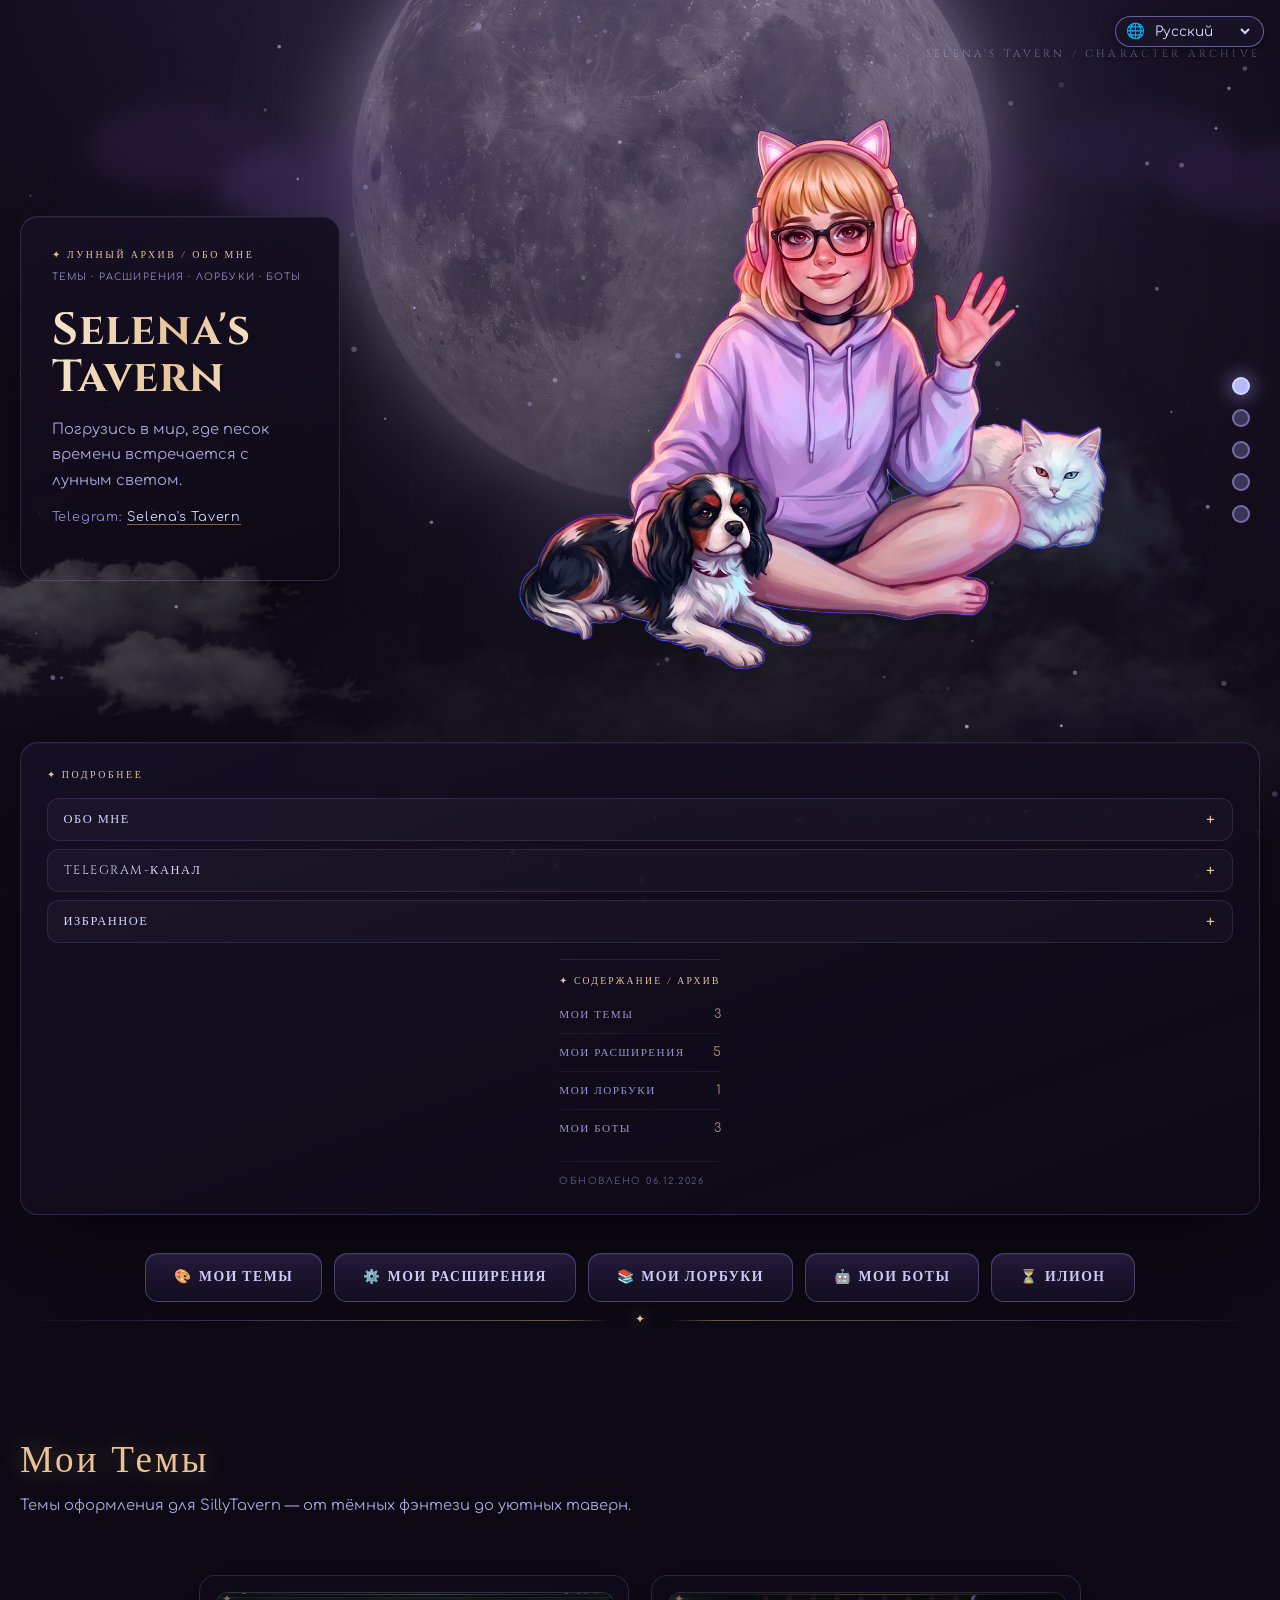
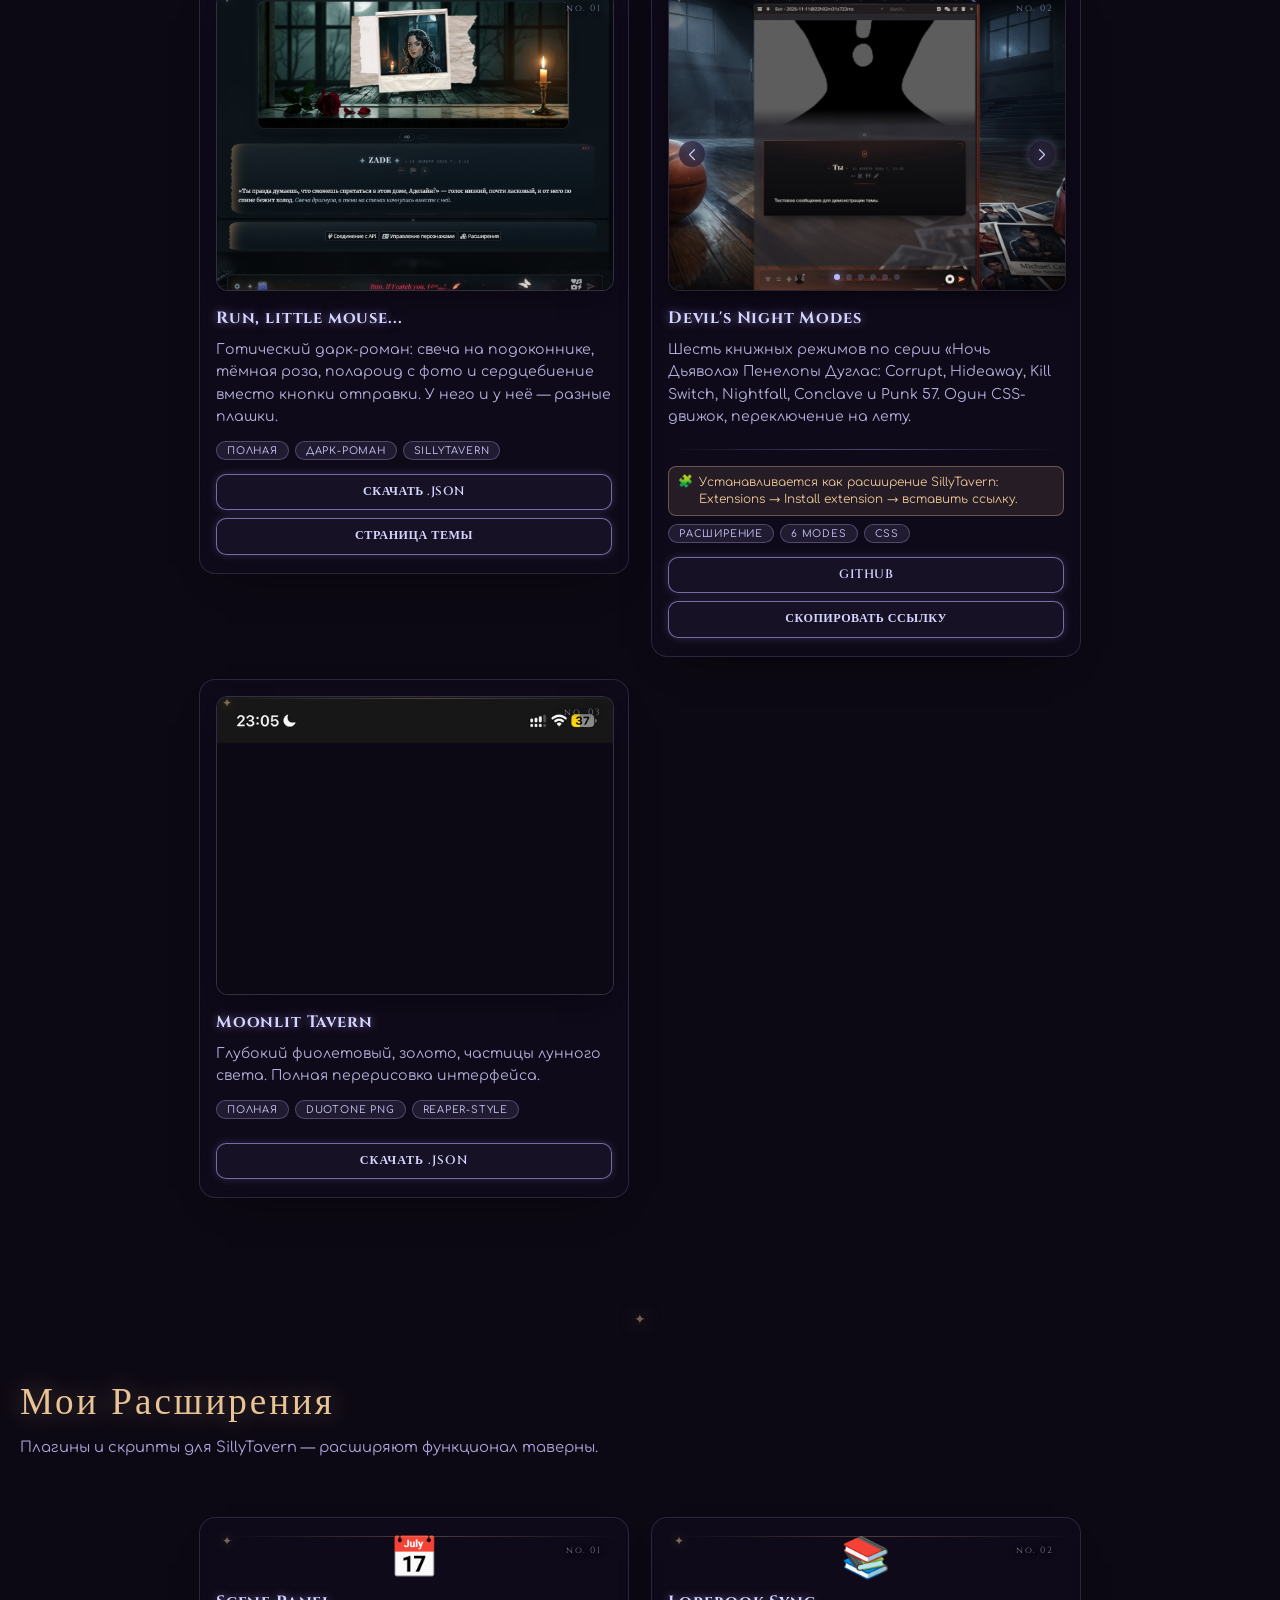
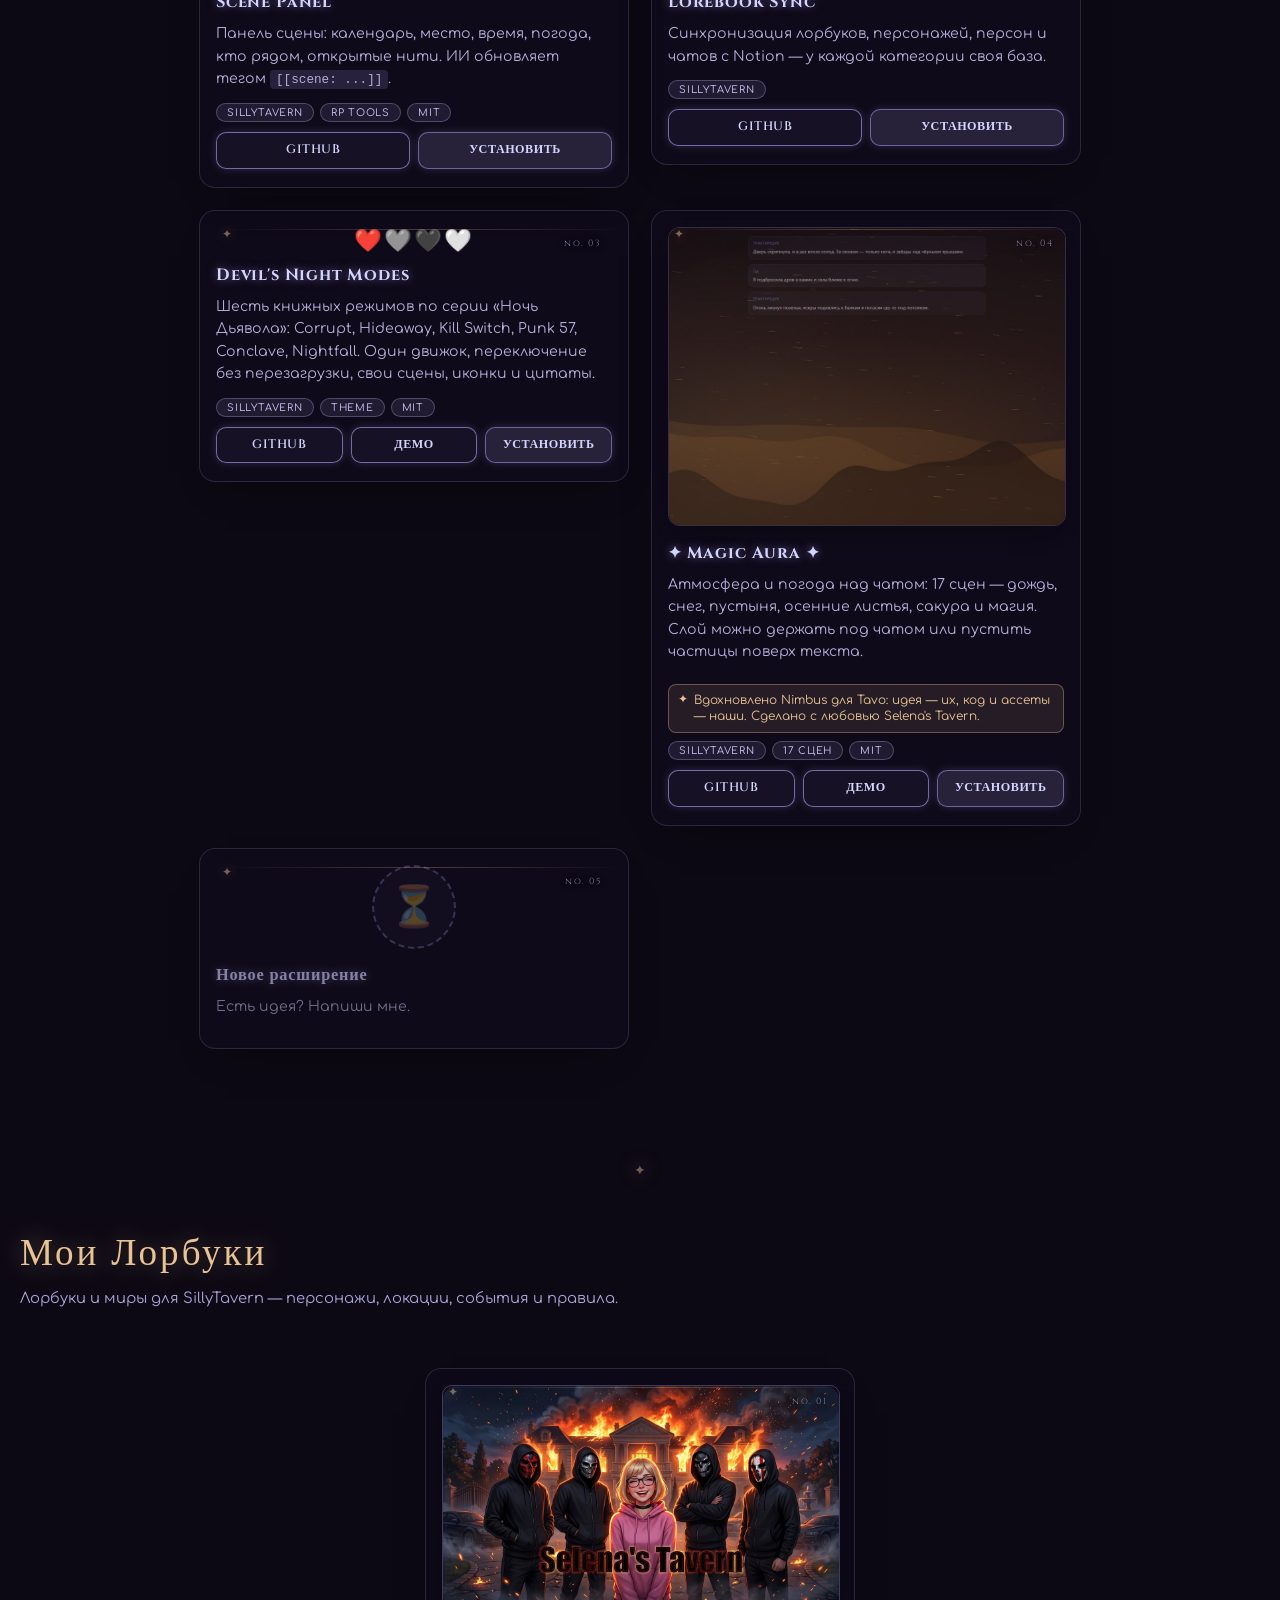
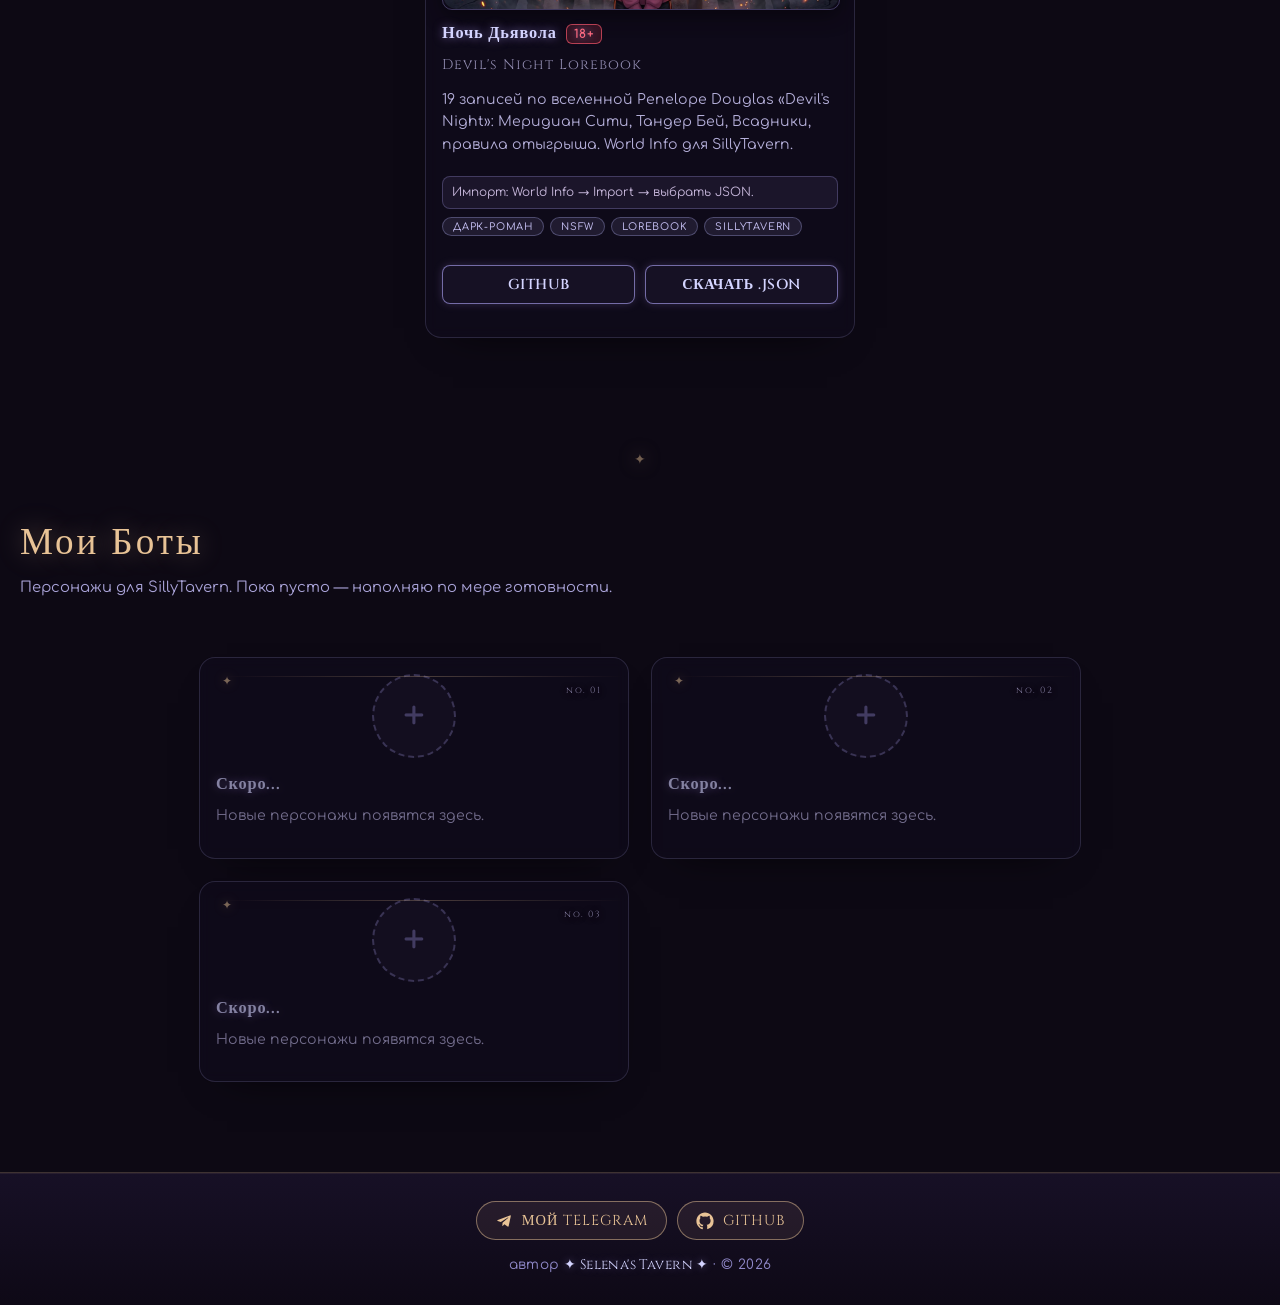
==== commit 2ec37077: "Update Telegram link in footer" ====
--- a/index.html
+++ b/index.html
@@ -338,7 +338,7 @@
     <!-- Футер -->
     <footer class="site-footer">
         <div class="footer-socials">
-            <a class="footer-social" href="https://t.me/selenatavern" target="_blank" rel="noopener noreferrer">
+            <a class="footer-social" href="https://t.me/+vJVPtuqeHu85ZjU6" target="_blank" rel="noopener noreferrer">
                 <svg class="social-icon" viewBox="0 0 24 24" aria-hidden="true">
                     <path d="M9.78 18.65l.28-4.23 7.68-6.92c.34-.31-.07-.46-.52-.19L7.74 13.3 3.64 12c-.88-.25-.89-.86.2-1.3l15.97-6.16c.73-.33 1.43.18 1.15 1.3l-2.72 12.81c-.19.91-.74 1.13-1.5.71L12.6 16.3l-1.99 1.93c-.23.23-.42.42-.83.42z"/>
                 </svg>
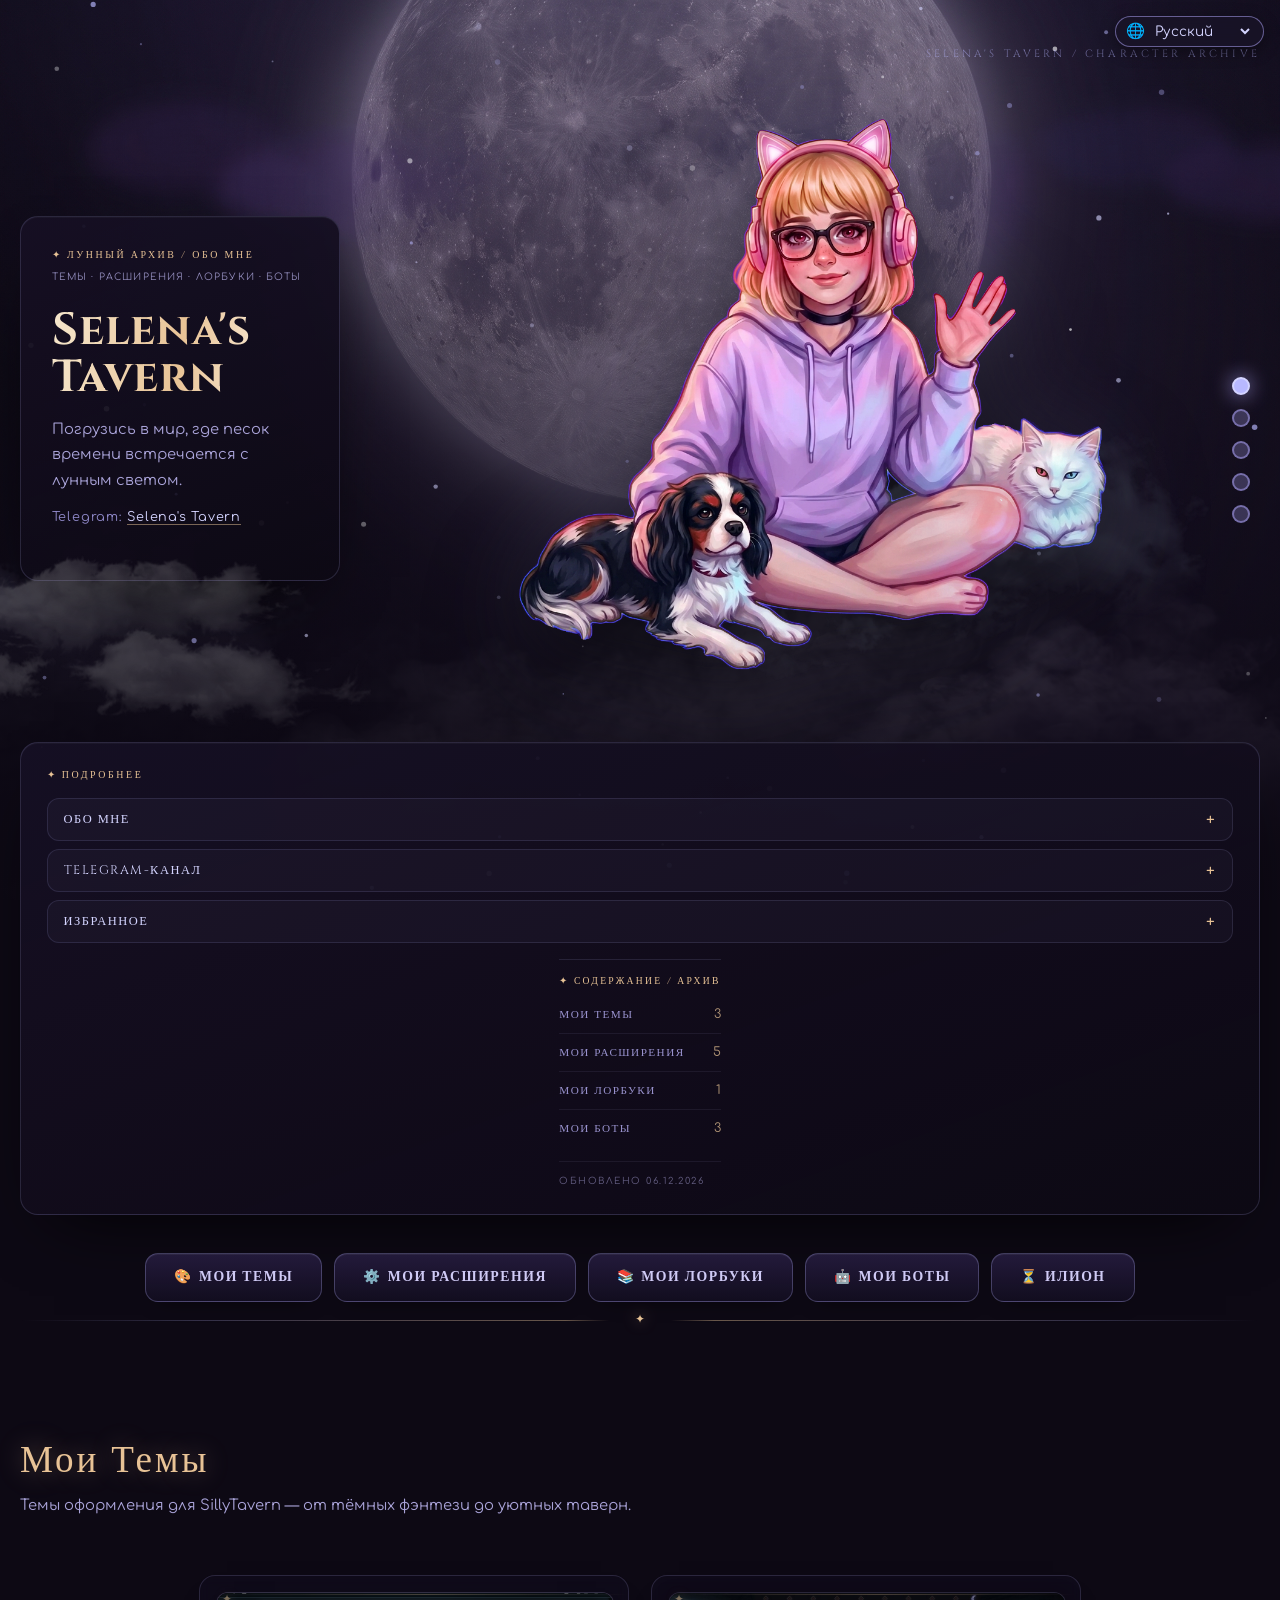
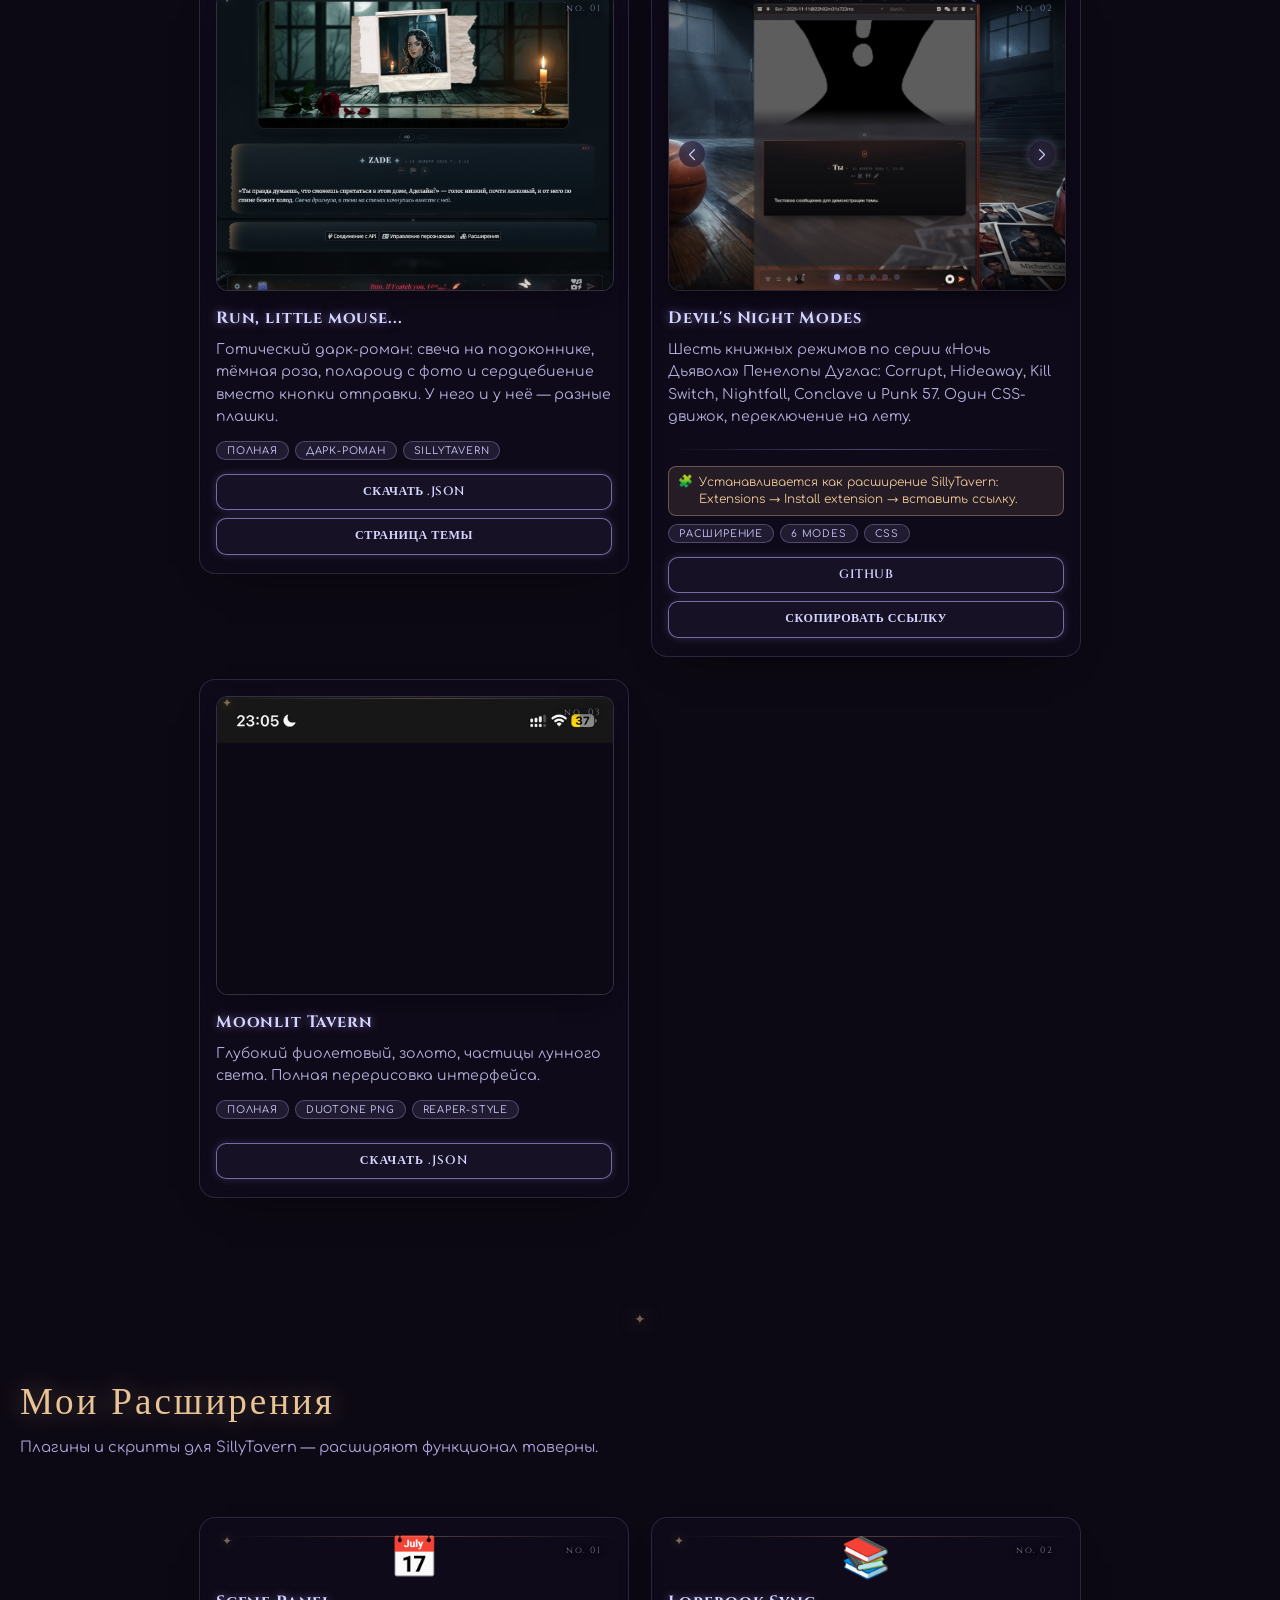
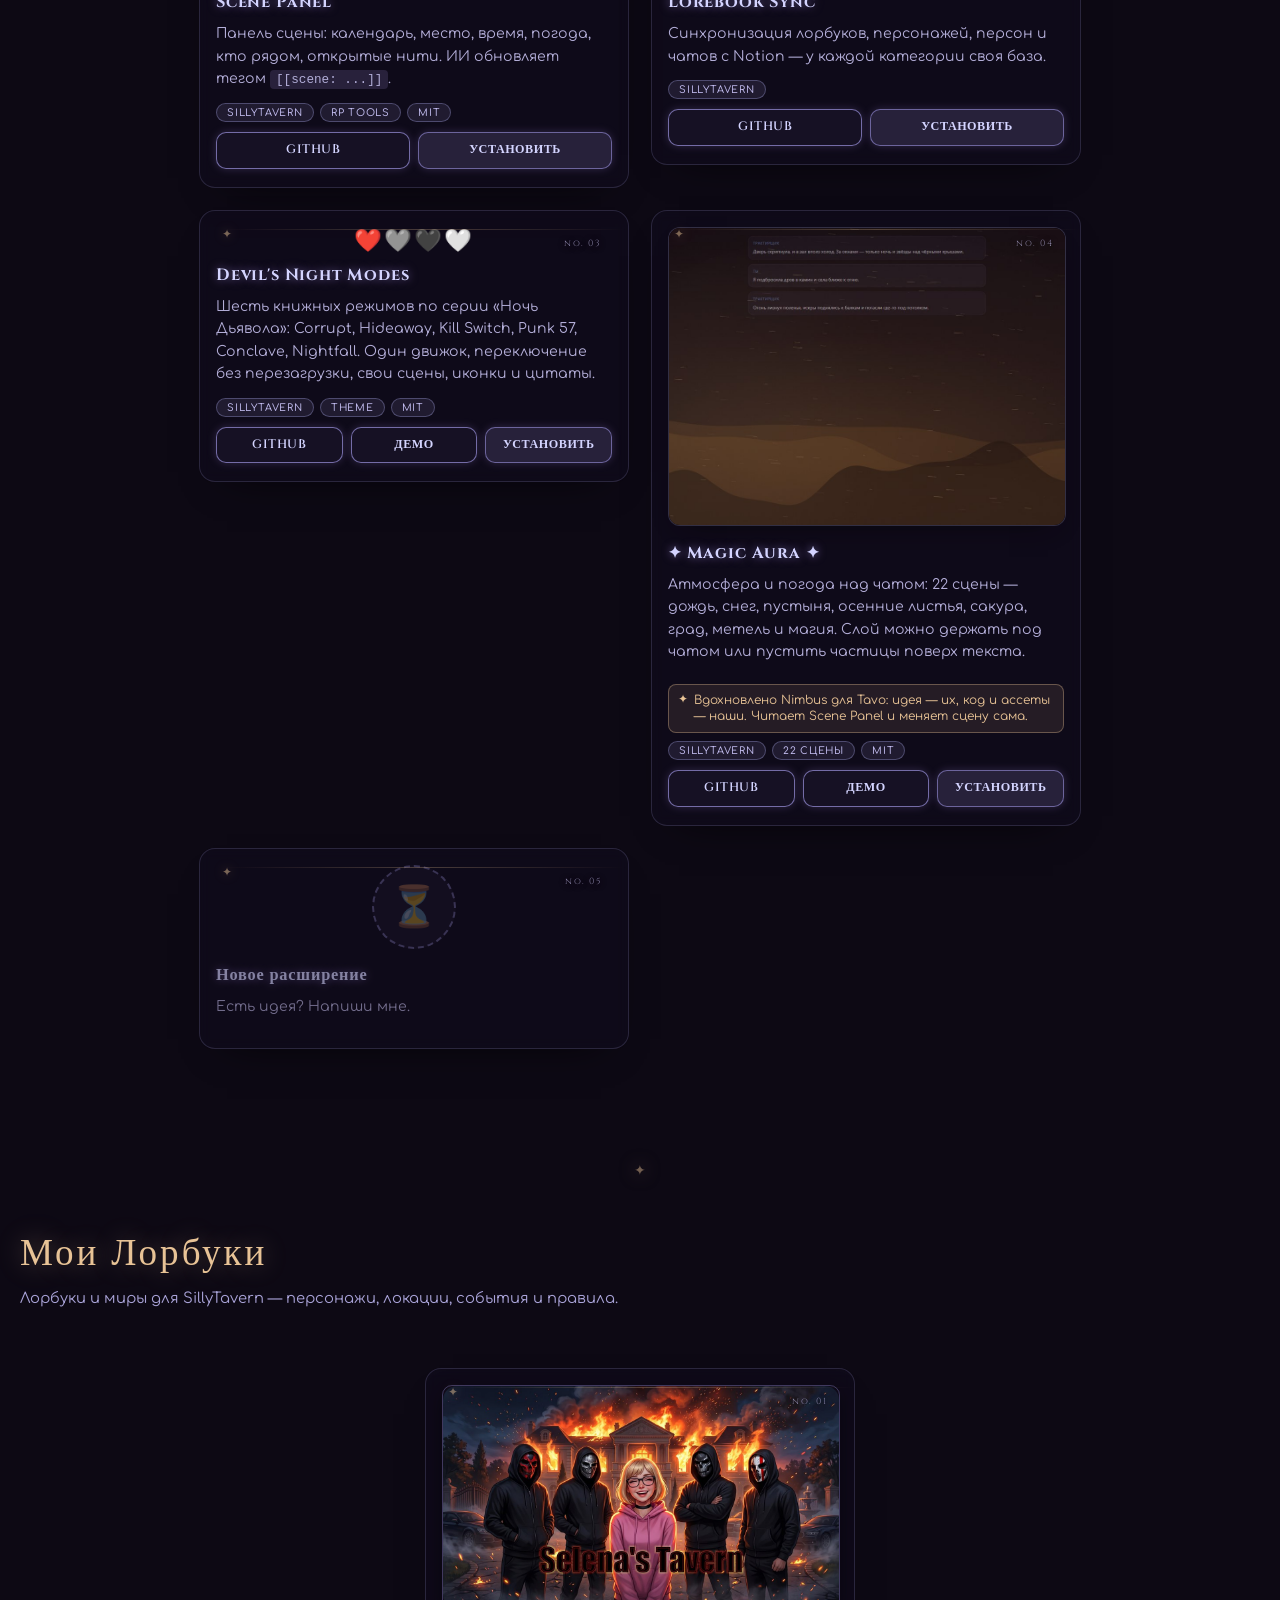
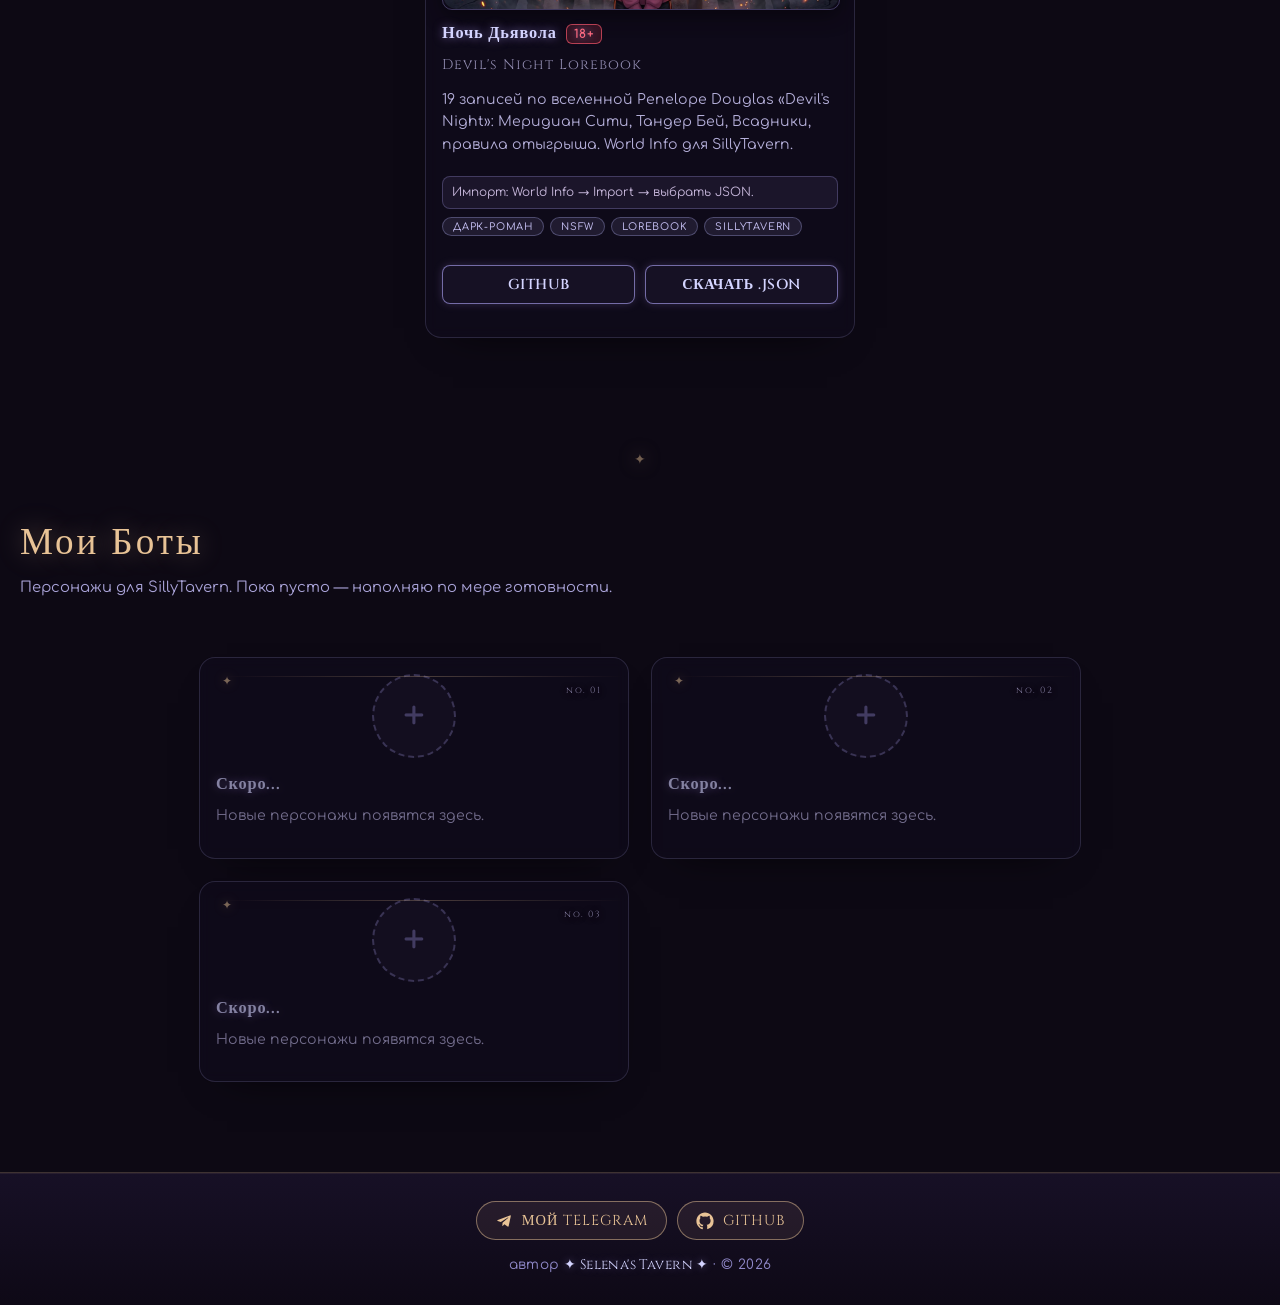
==== commit 74a20740: "Magic Aura card: 22 scenes and Scene Panel sync (RU/EN/UK/SV)" ====
--- a/index.html
+++ b/index.html
@@ -258,7 +258,7 @@
                     <div class="card ext-card" data-ext="magic-aura">
                         <img src="extensions/magic-aura.jpg" alt="Magic Aura — атмосфера и погода для SillyTavern" loading="lazy">
                         <h3>✦ Magic Aura ✦</h3>
-                        <p data-i18n="ext.aura.desc">Атмосфера и погода над чатом: 17 сцен — дождь, снег, пустыня, осенние листья, сакура и магия. Слой можно держать под чатом или пустить частицы поверх текста.</p>
+                        <p data-i18n="ext.aura.desc">Атмосфера и погода над чатом: 22 сцены — дождь, снег, пустыня, осенние листья, сакура, град, метель и магия. Слой можно держать под чатом или пустить частицы поверх текста.</p>
                         <div class="theme-note">
                             <span class="theme-note-icon" aria-hidden="true">✦</span>
                             <span data-i18n="ext.aura.note">Вдохновлено Nimbus для Tavo: идея — их, код и ассеты — наши. Сделано с любовью Selena's Tavern.</span>
@@ -270,7 +270,7 @@
                         </div>
                         <div class="ext-tags">
                             <span class="tag" data-i18n="tag.sillytavern">SillyTavern</span>
-                            <span class="tag" data-i18n="tag.scenes17">17 сцен</span>
+                            <span class="tag" data-i18n="tag.scenes">22 сцены</span>
                             <span class="tag" data-i18n="tag.mit">MIT</span>
                         </div>
                     </div>
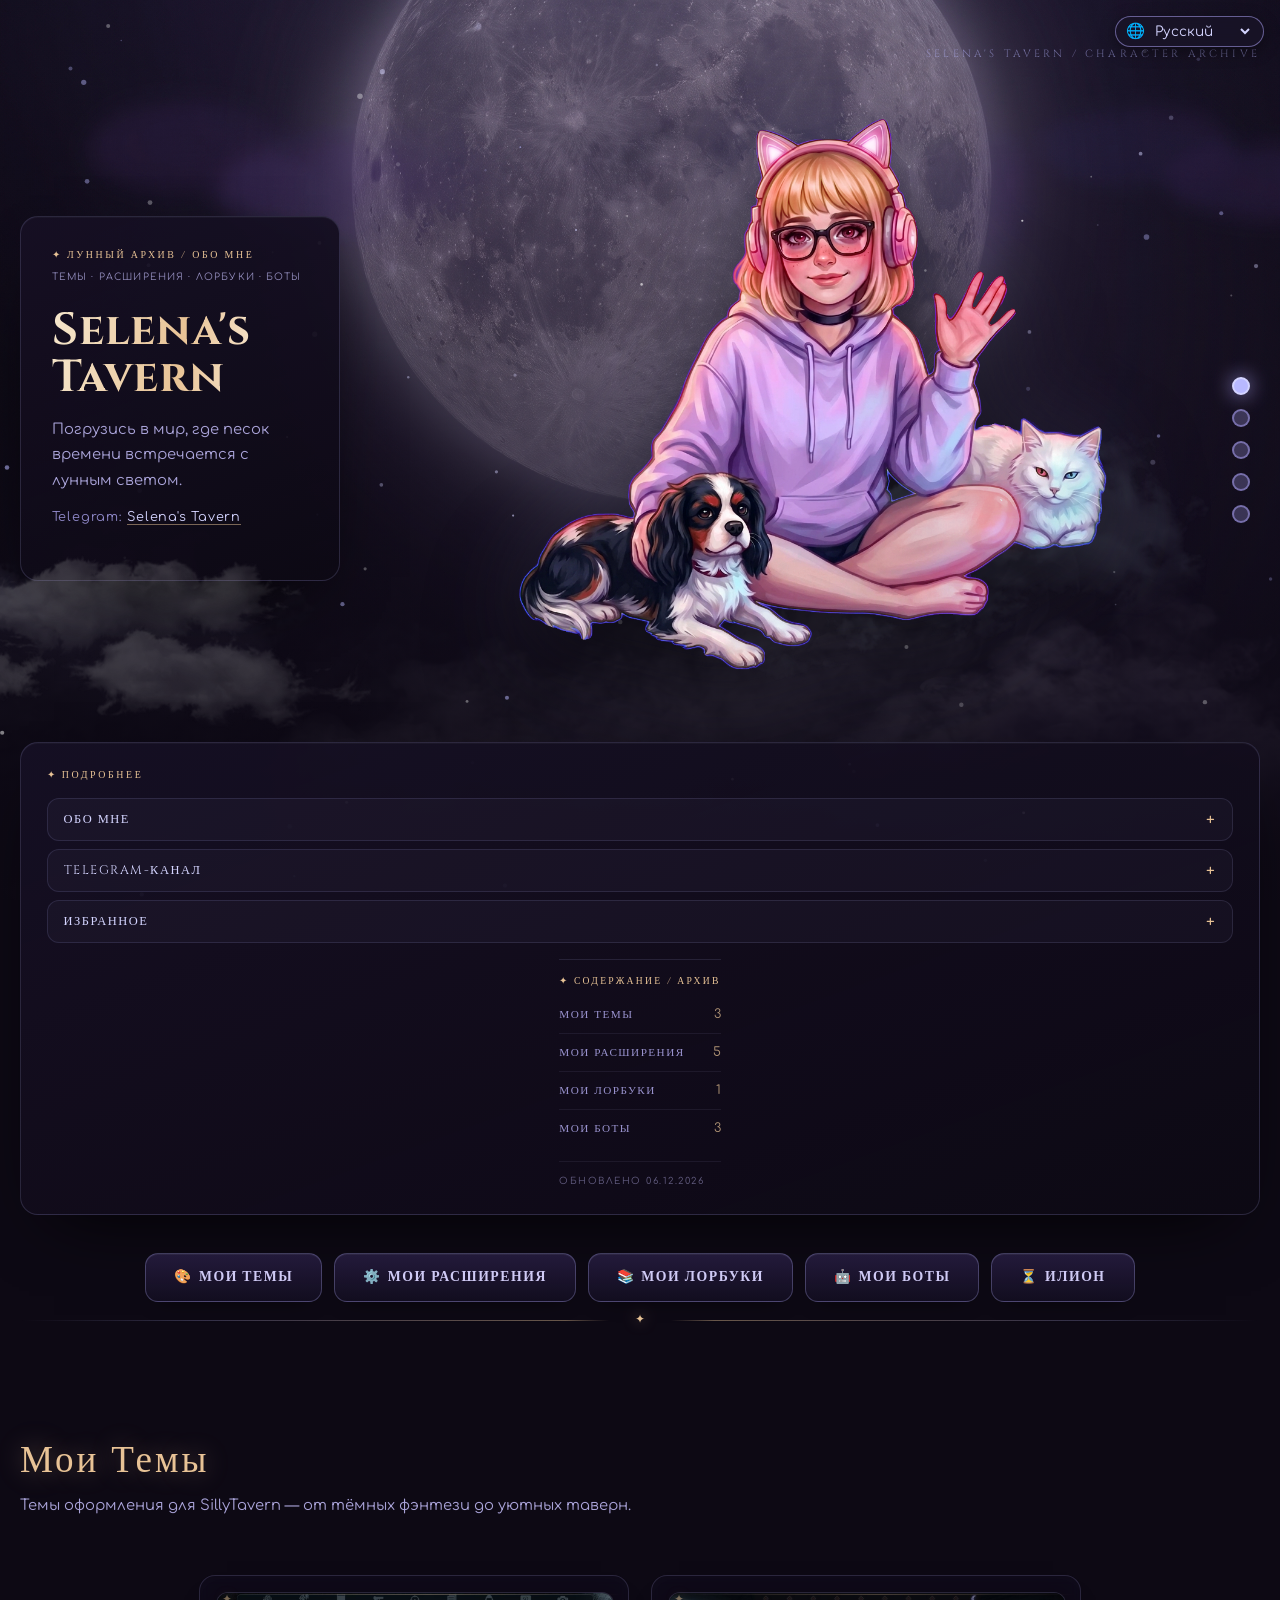
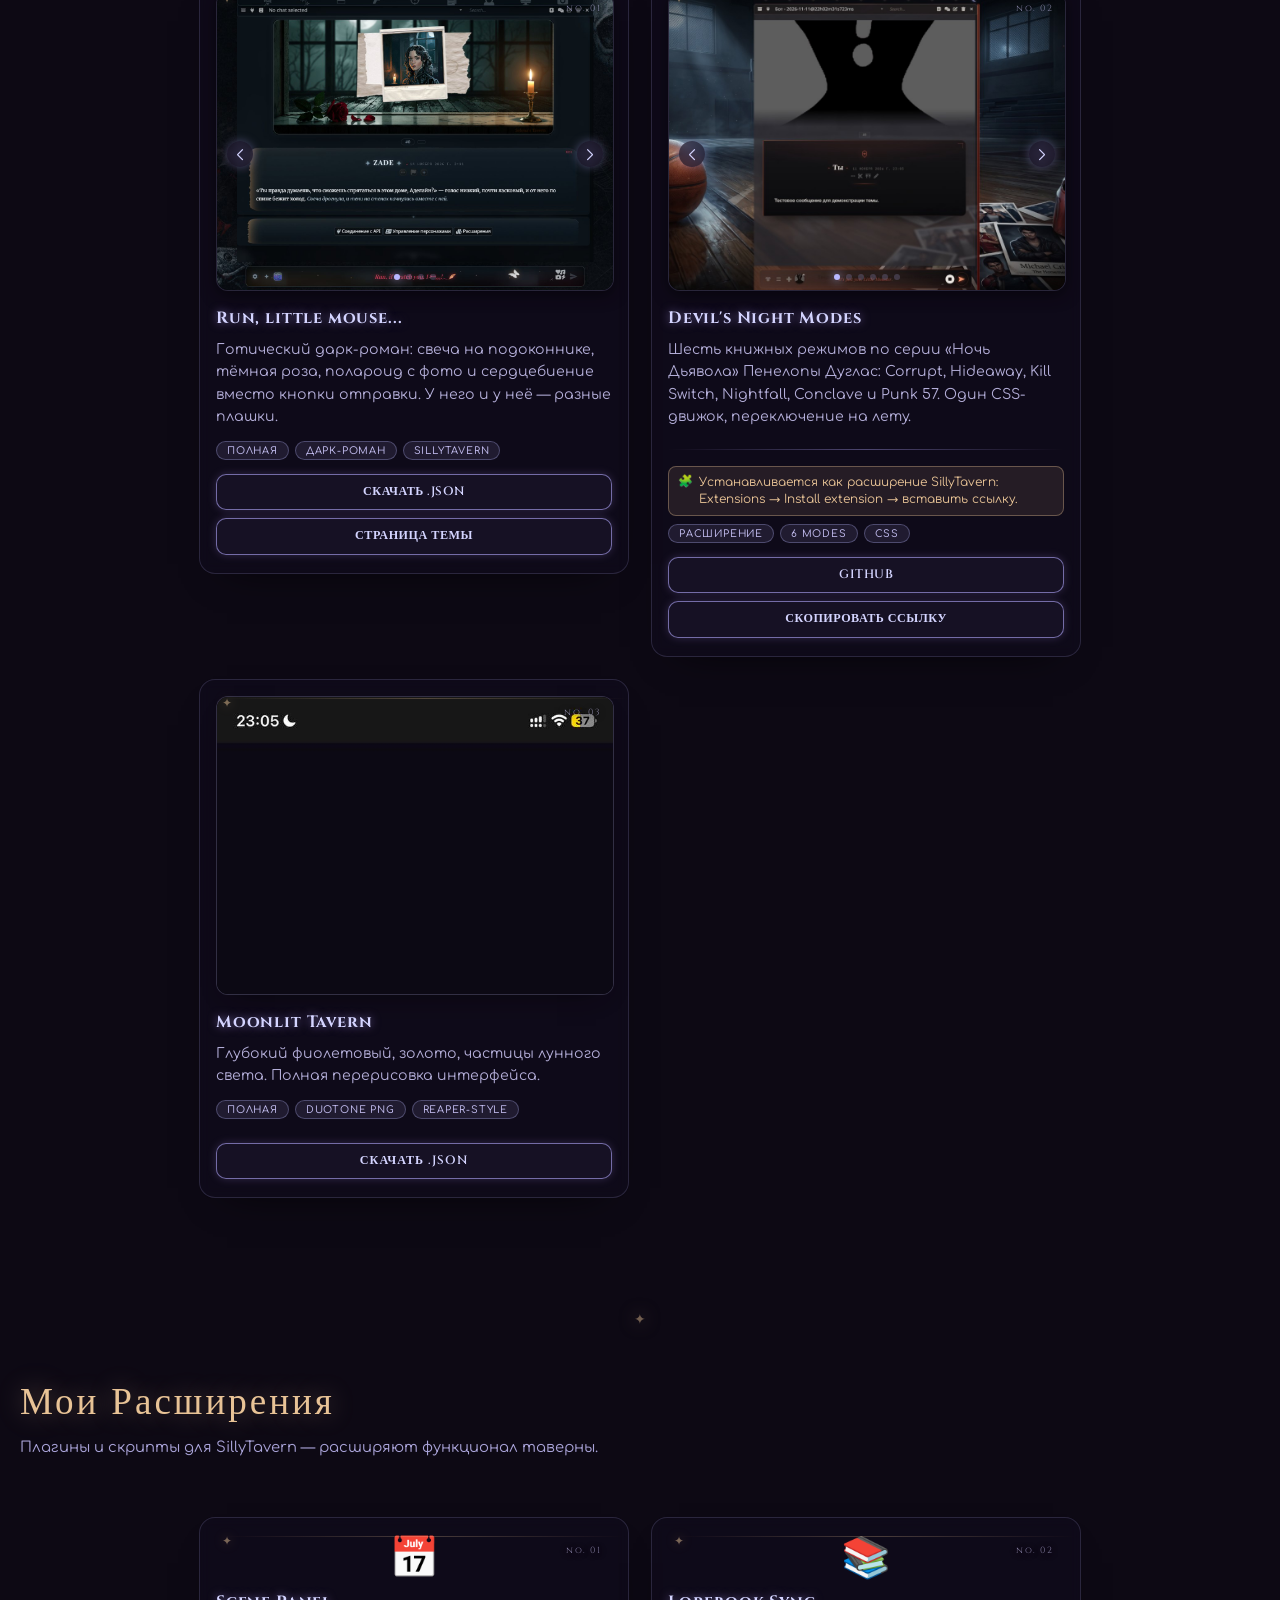
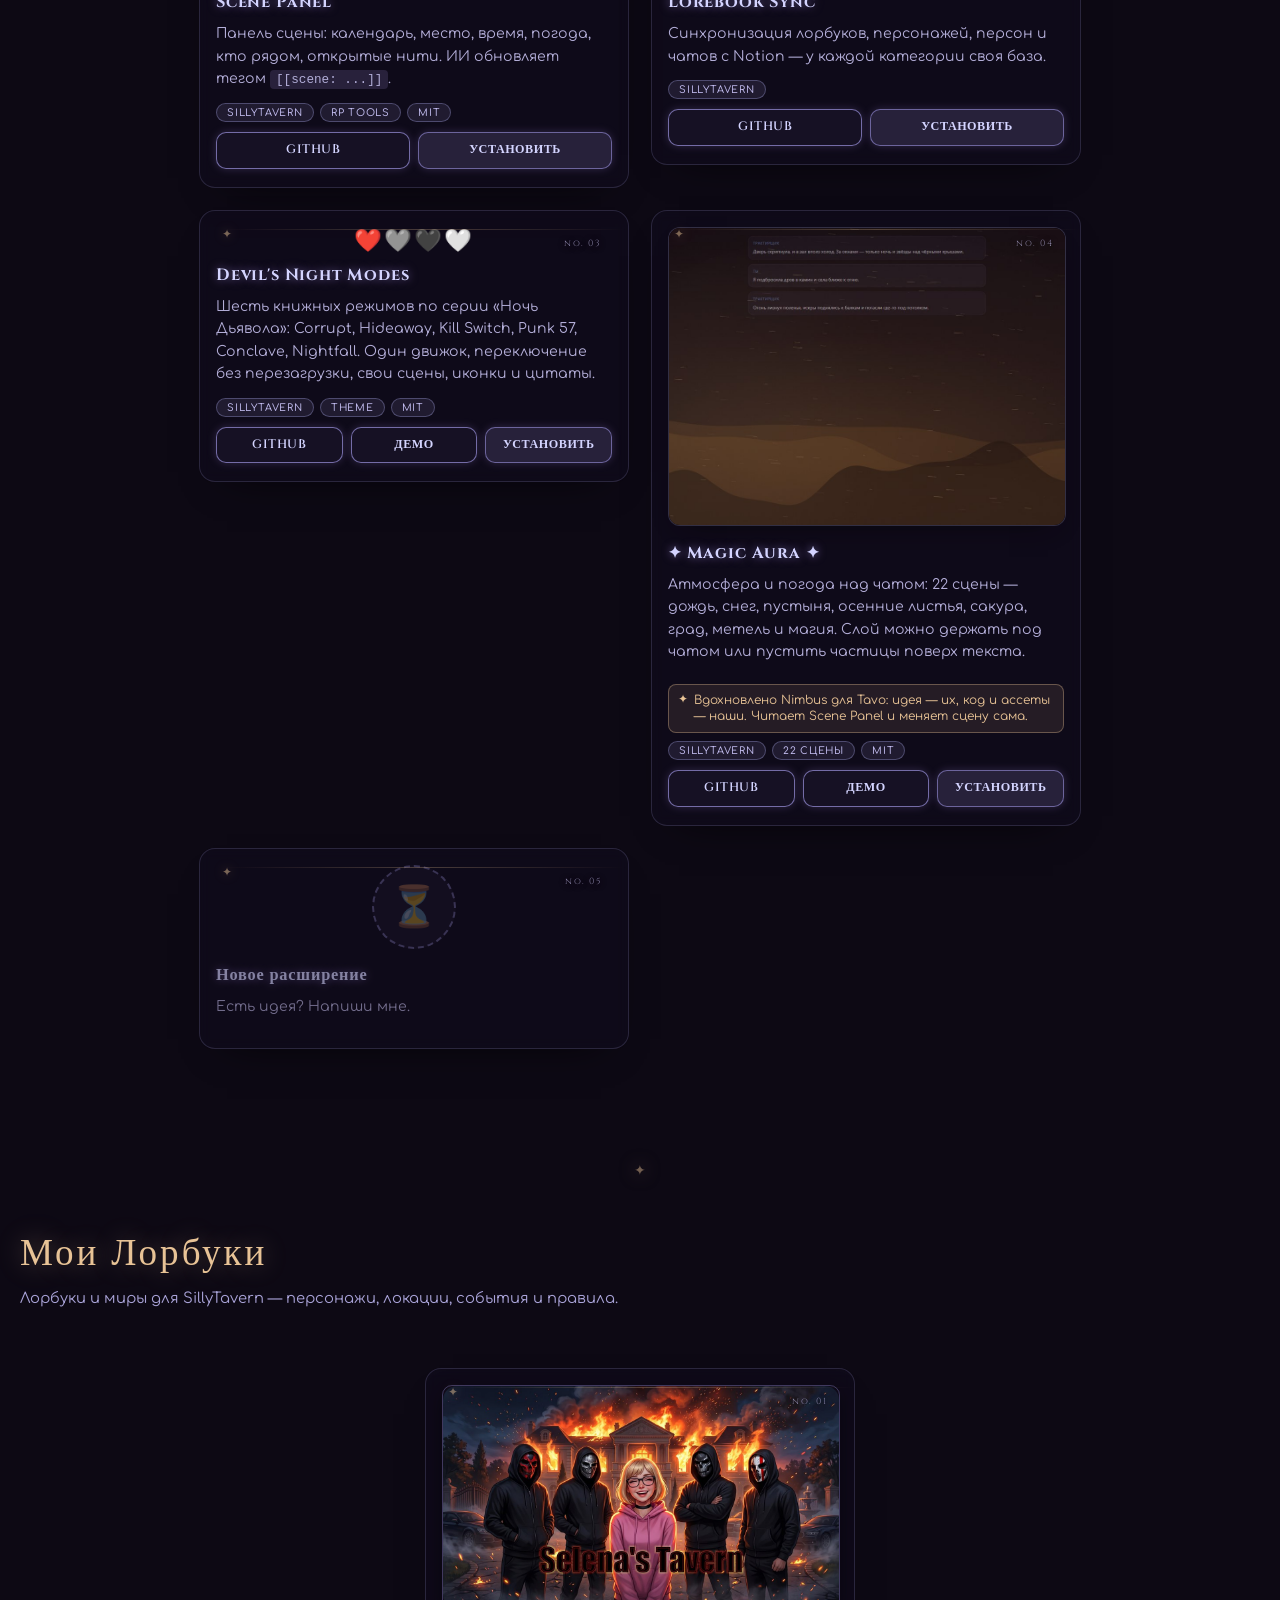
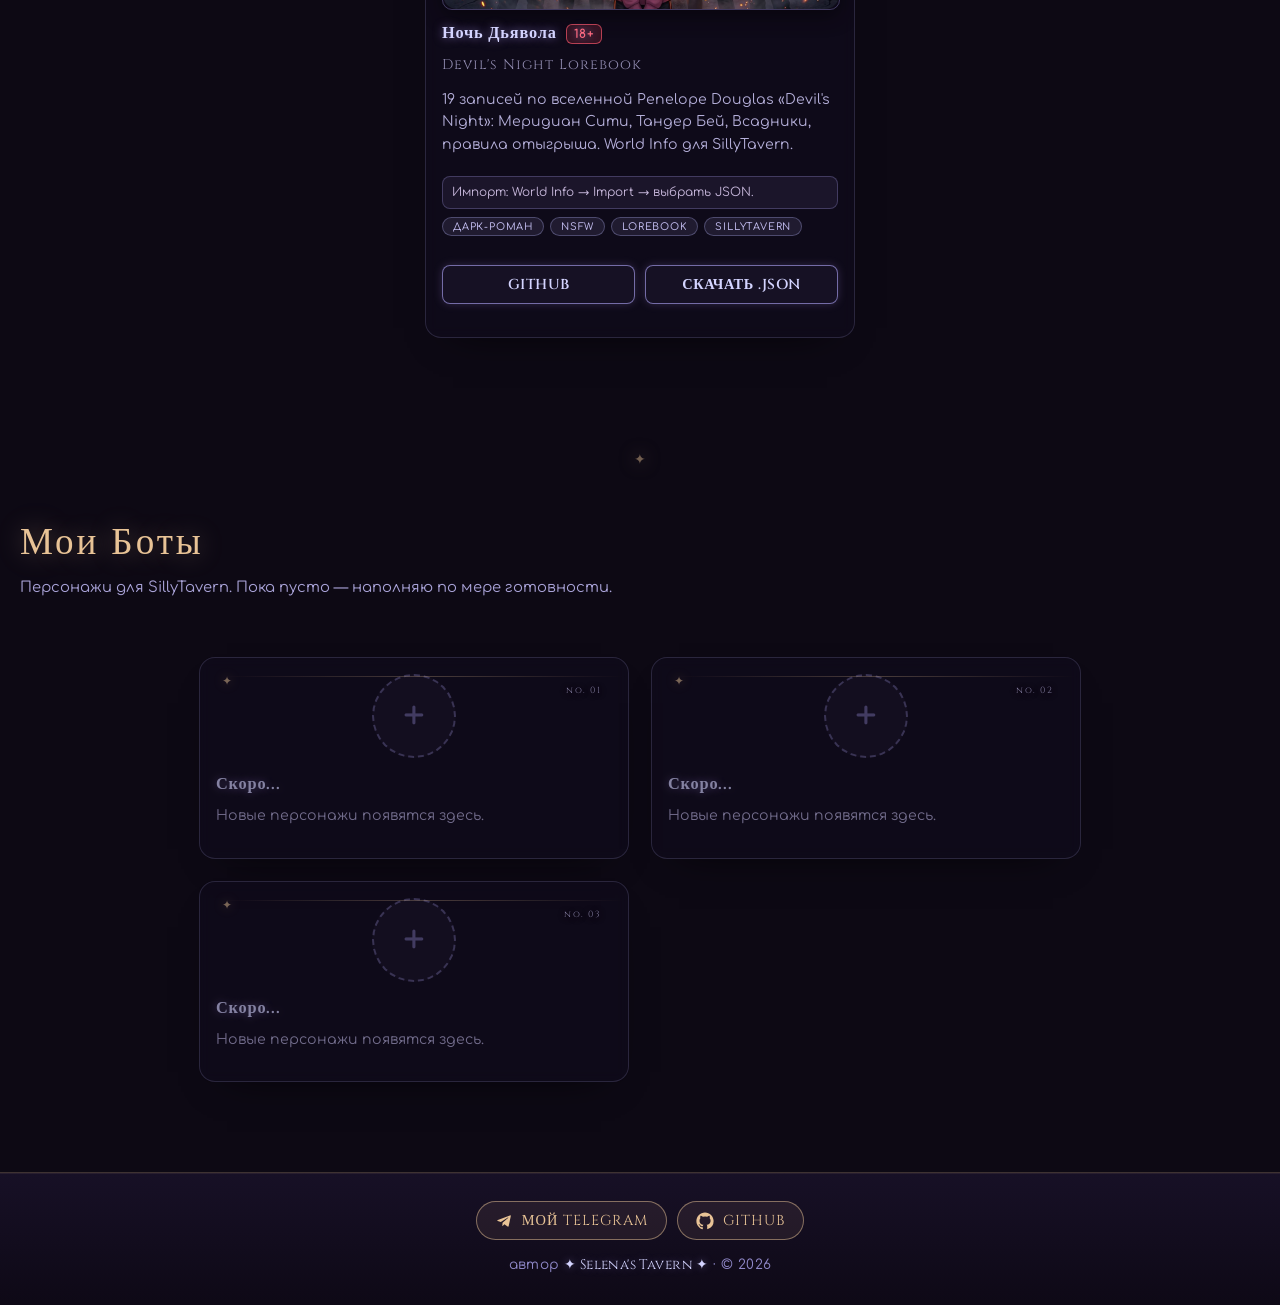
==== commit 2af12afd: "Run, little mouse: preview carousel (main, plates, input bar, splash)" ====
--- a/index.html
+++ b/index.html
@@ -148,7 +148,17 @@
                 <p style="text-align: center; color: #b8b8ff; margin-bottom: 30px;" data-i18n="themes.subtitle">Темы оформления для SillyTavern — от тёмных фэнтези до уютных таверн.</p>
                 <div class="card-grid" id="themes-grid">
                     <div class="card theme-card" data-theme="run-little-mouse">
-                        <img src="themes/run-little-mouse.png" alt="Run, little mouse... — тема для SillyTavern" loading="lazy">
+                        <div class="theme-gallery swiper">
+                            <div class="swiper-wrapper">
+                                <div class="swiper-slide"><img src="themes/run-little-mouse/main.jpg" alt="Run, little mouse... — главный экран темы" loading="lazy"></div>
+                                <div class="swiper-slide"><img src="themes/run-little-mouse/plates.jpg" alt="Run, little mouse... — плашки персонажа и пользователя" loading="lazy"></div>
+                                <div class="swiper-slide"><img src="themes/run-little-mouse/input.jpg" alt="Run, little mouse... — панель ввода со свечой и бабочкой" loading="lazy"></div>
+                                <div class="swiper-slide"><img src="themes/run-little-mouse/splash.jpg" alt="Run, little mouse... — экран загрузки с сердцебиением" loading="lazy"></div>
+                            </div>
+                            <div class="swiper-button-next"></div>
+                            <div class="swiper-button-prev"></div>
+                            <div class="swiper-pagination"></div>
+                        </div>
                         <div class="theme-emblem" aria-hidden="true">🕯️🐭🥀🗡️</div>
                         <h3>Run, little mouse...</h3>
                         <p data-i18n="theme.runmouse.desc">Готический дарк-роман: свеча на подоконнике, тёмная роза, полароид с фото и сердцебиение вместо кнопки отправки. У него и у неё — разные плашки.</p>
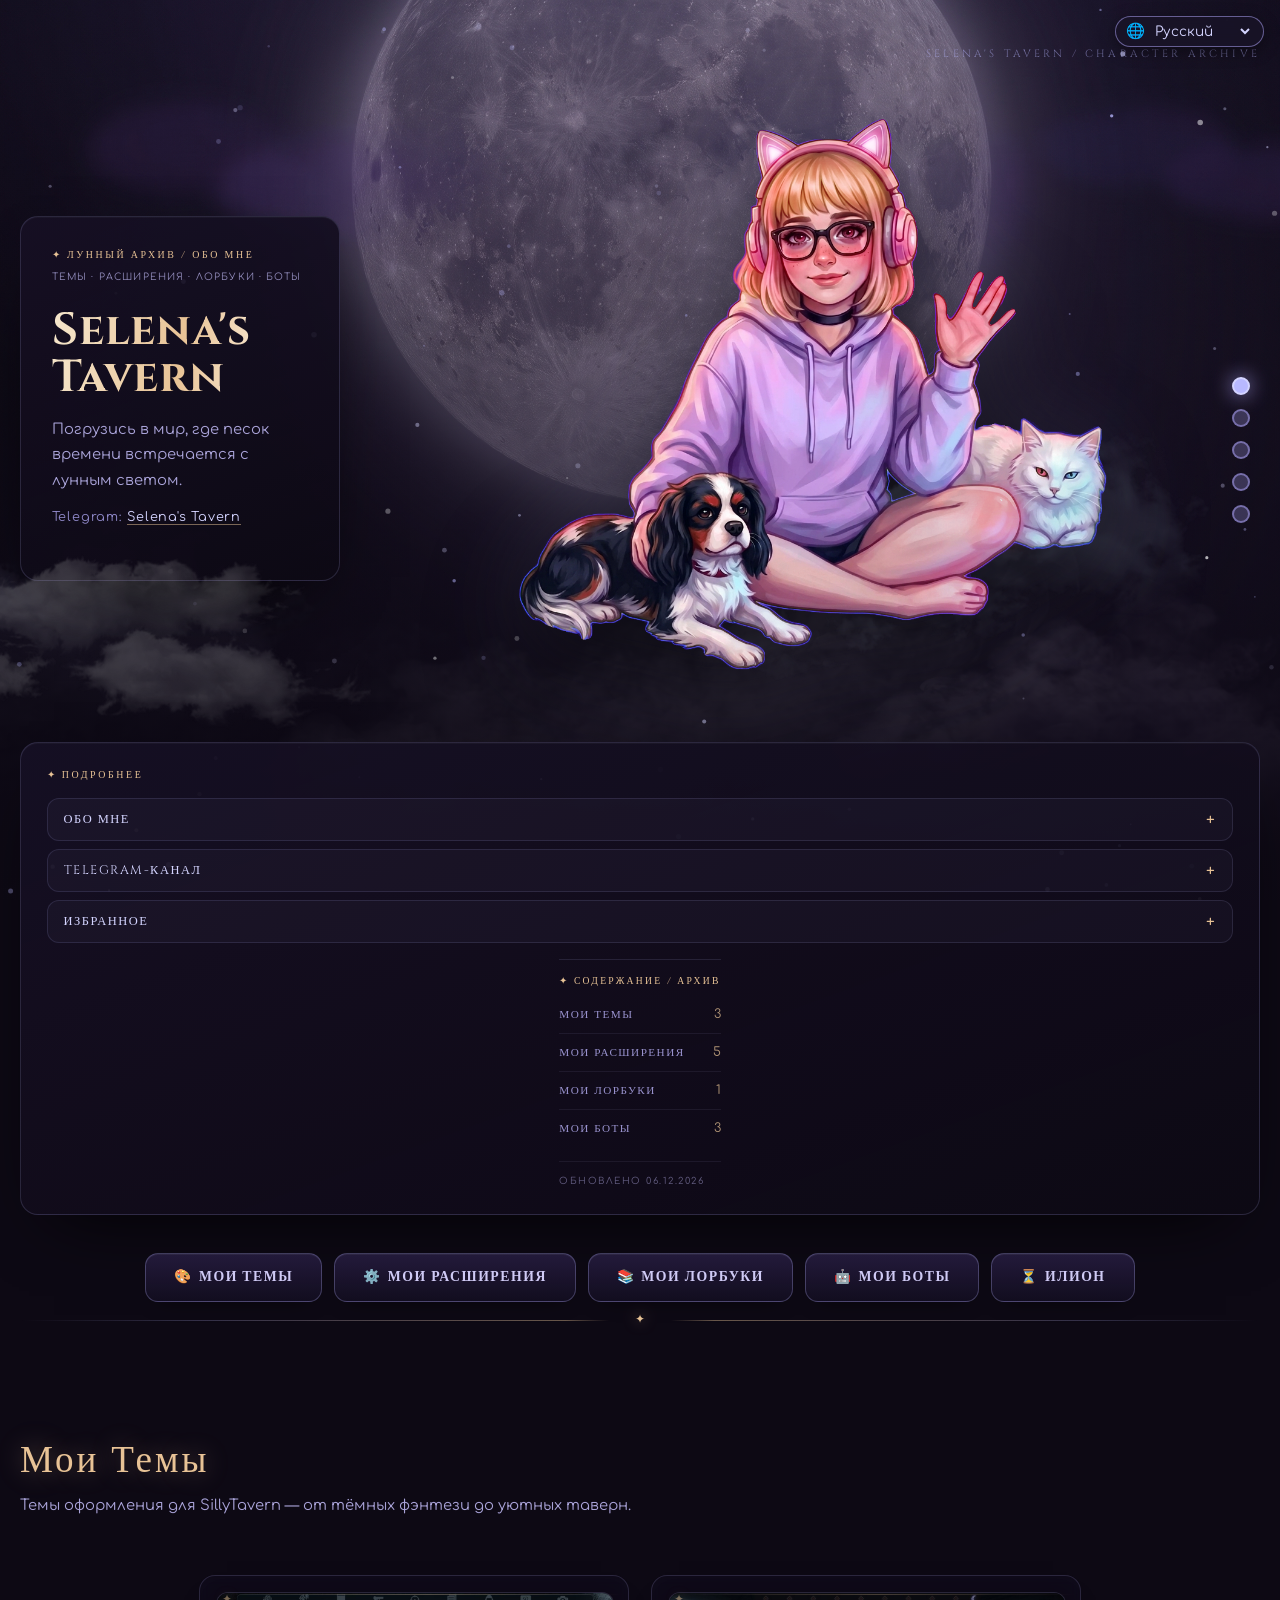
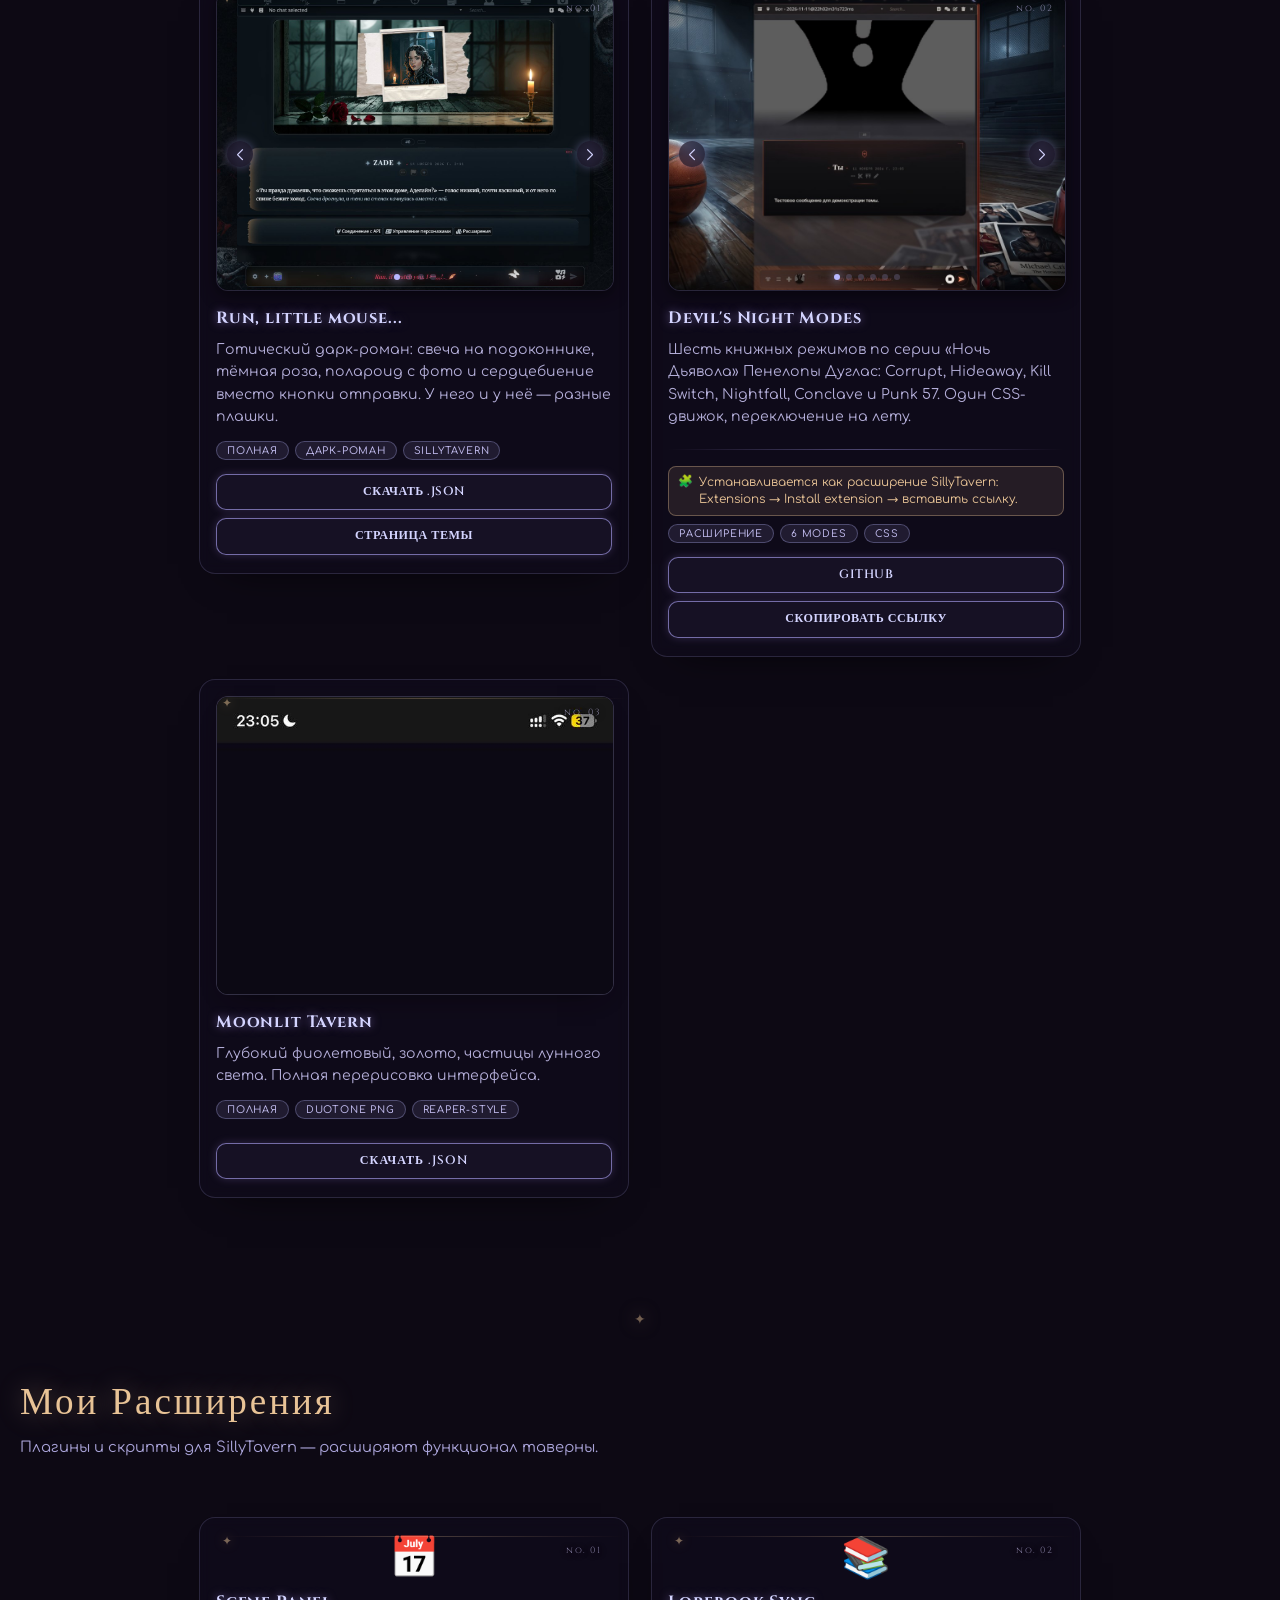
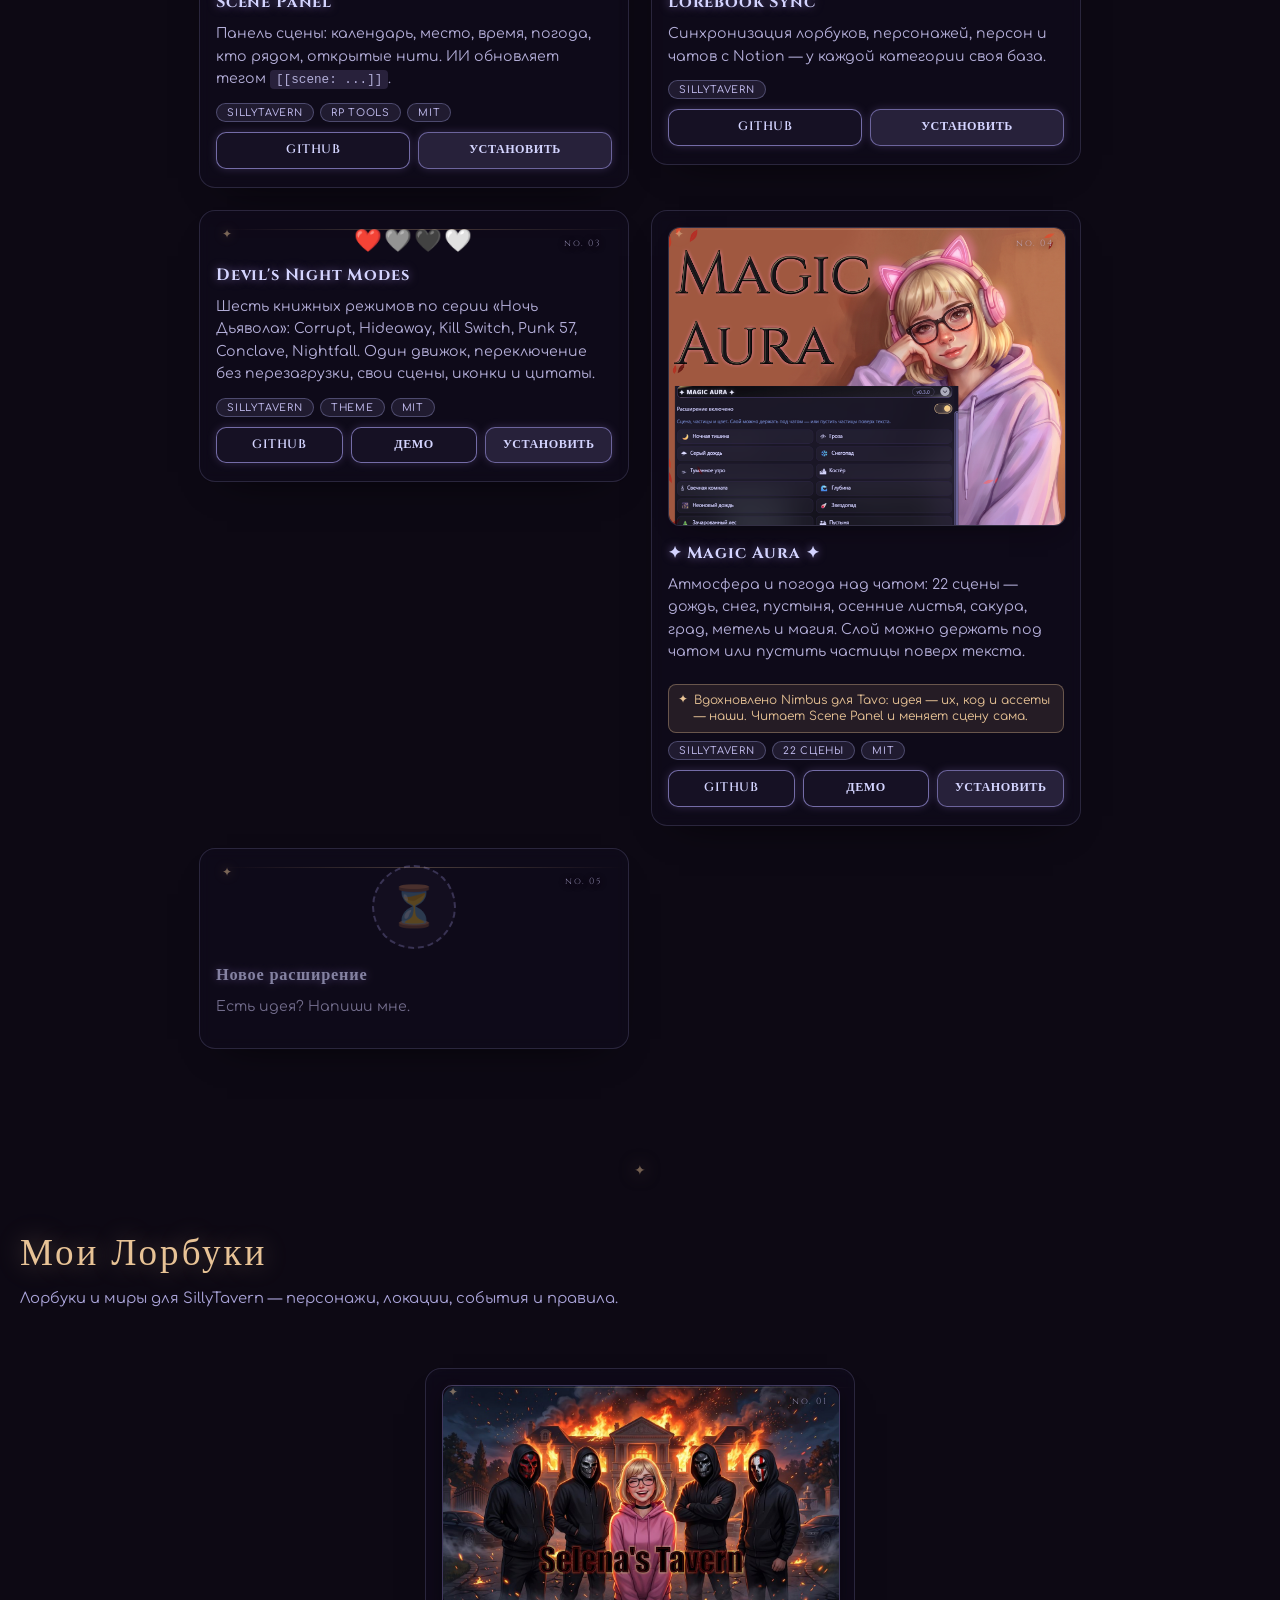
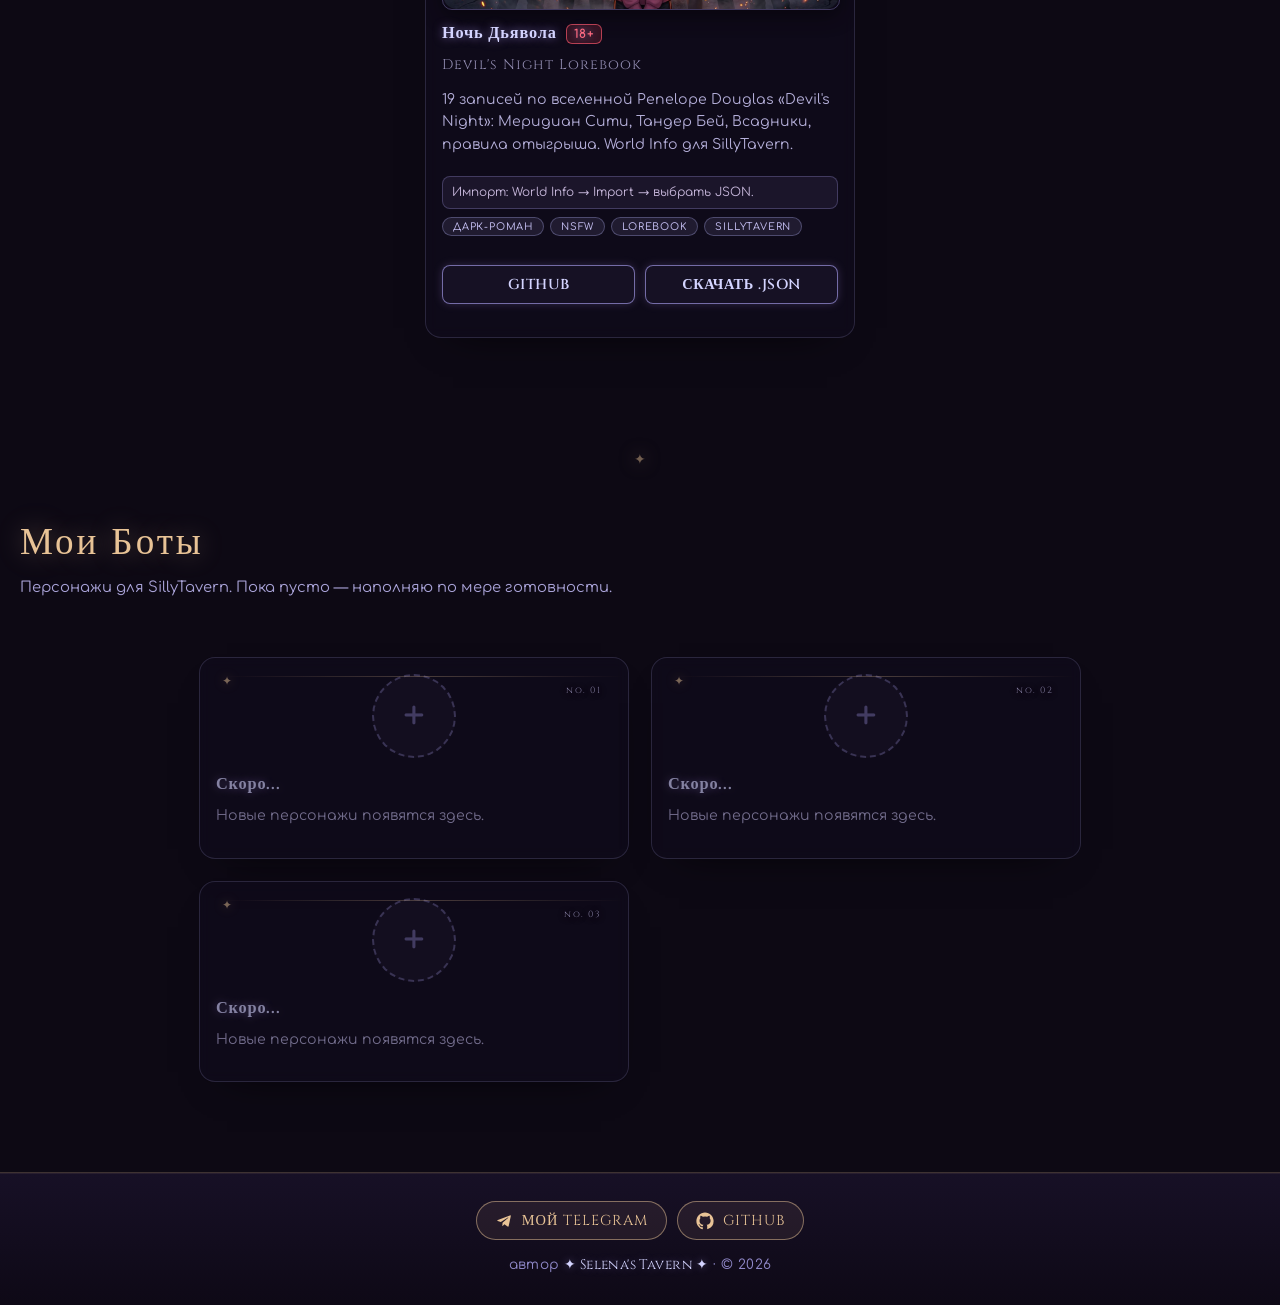
==== commit 5312c79b: "Update image source for Magic Aura extension" ====
--- a/index.html
+++ b/index.html
@@ -266,7 +266,7 @@
                         </div>
                     </div>
                     <div class="card ext-card" data-ext="magic-aura">
-                        <img src="extensions/magic-aura.jpg" alt="Magic Aura — атмосфера и погода для SillyTavern" loading="lazy">
+                        <img src="img/magicaurapr.png" alt="Magic Aura — атмосфера и погода для SillyTavern" loading="lazy">
                         <h3>✦ Magic Aura ✦</h3>
                         <p data-i18n="ext.aura.desc">Атмосфера и погода над чатом: 22 сцены — дождь, снег, пустыня, осенние листья, сакура, град, метель и магия. Слой можно держать под чатом или пустить частицы поверх текста.</p>
                         <div class="theme-note">
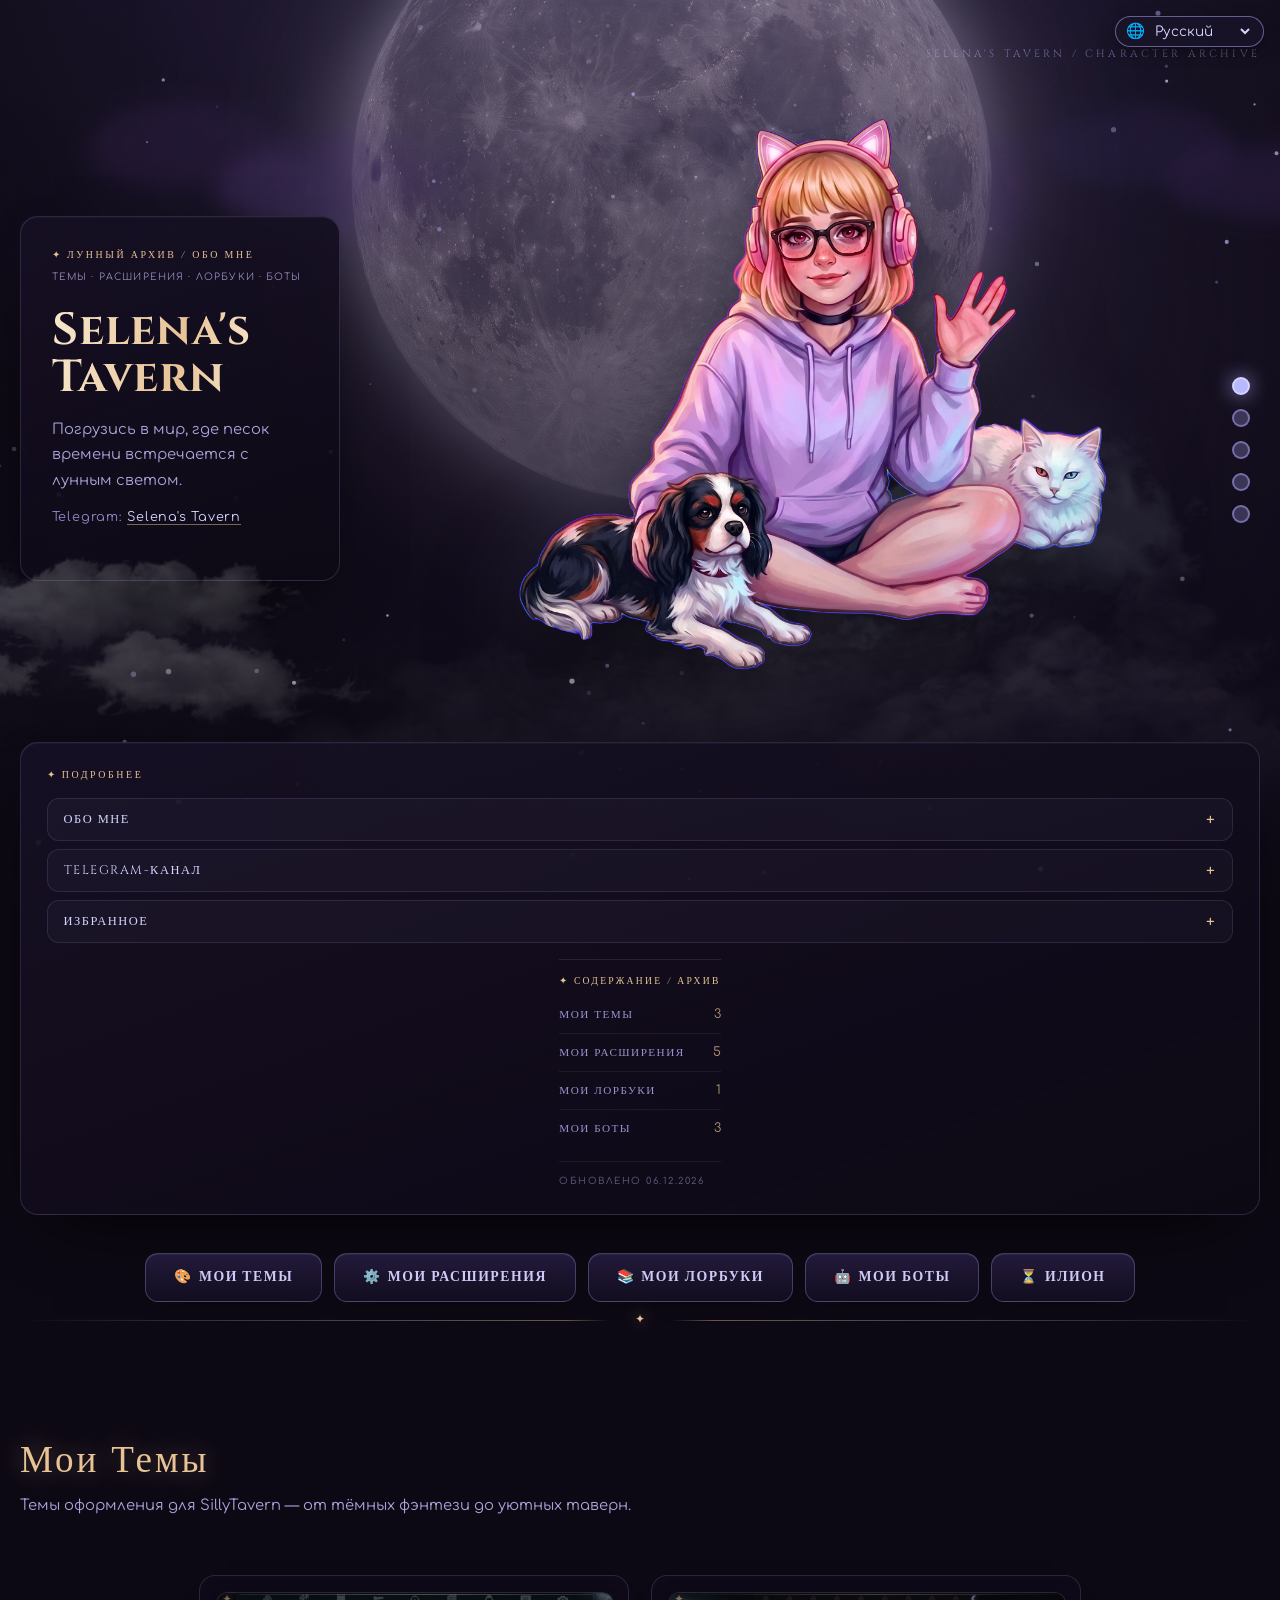
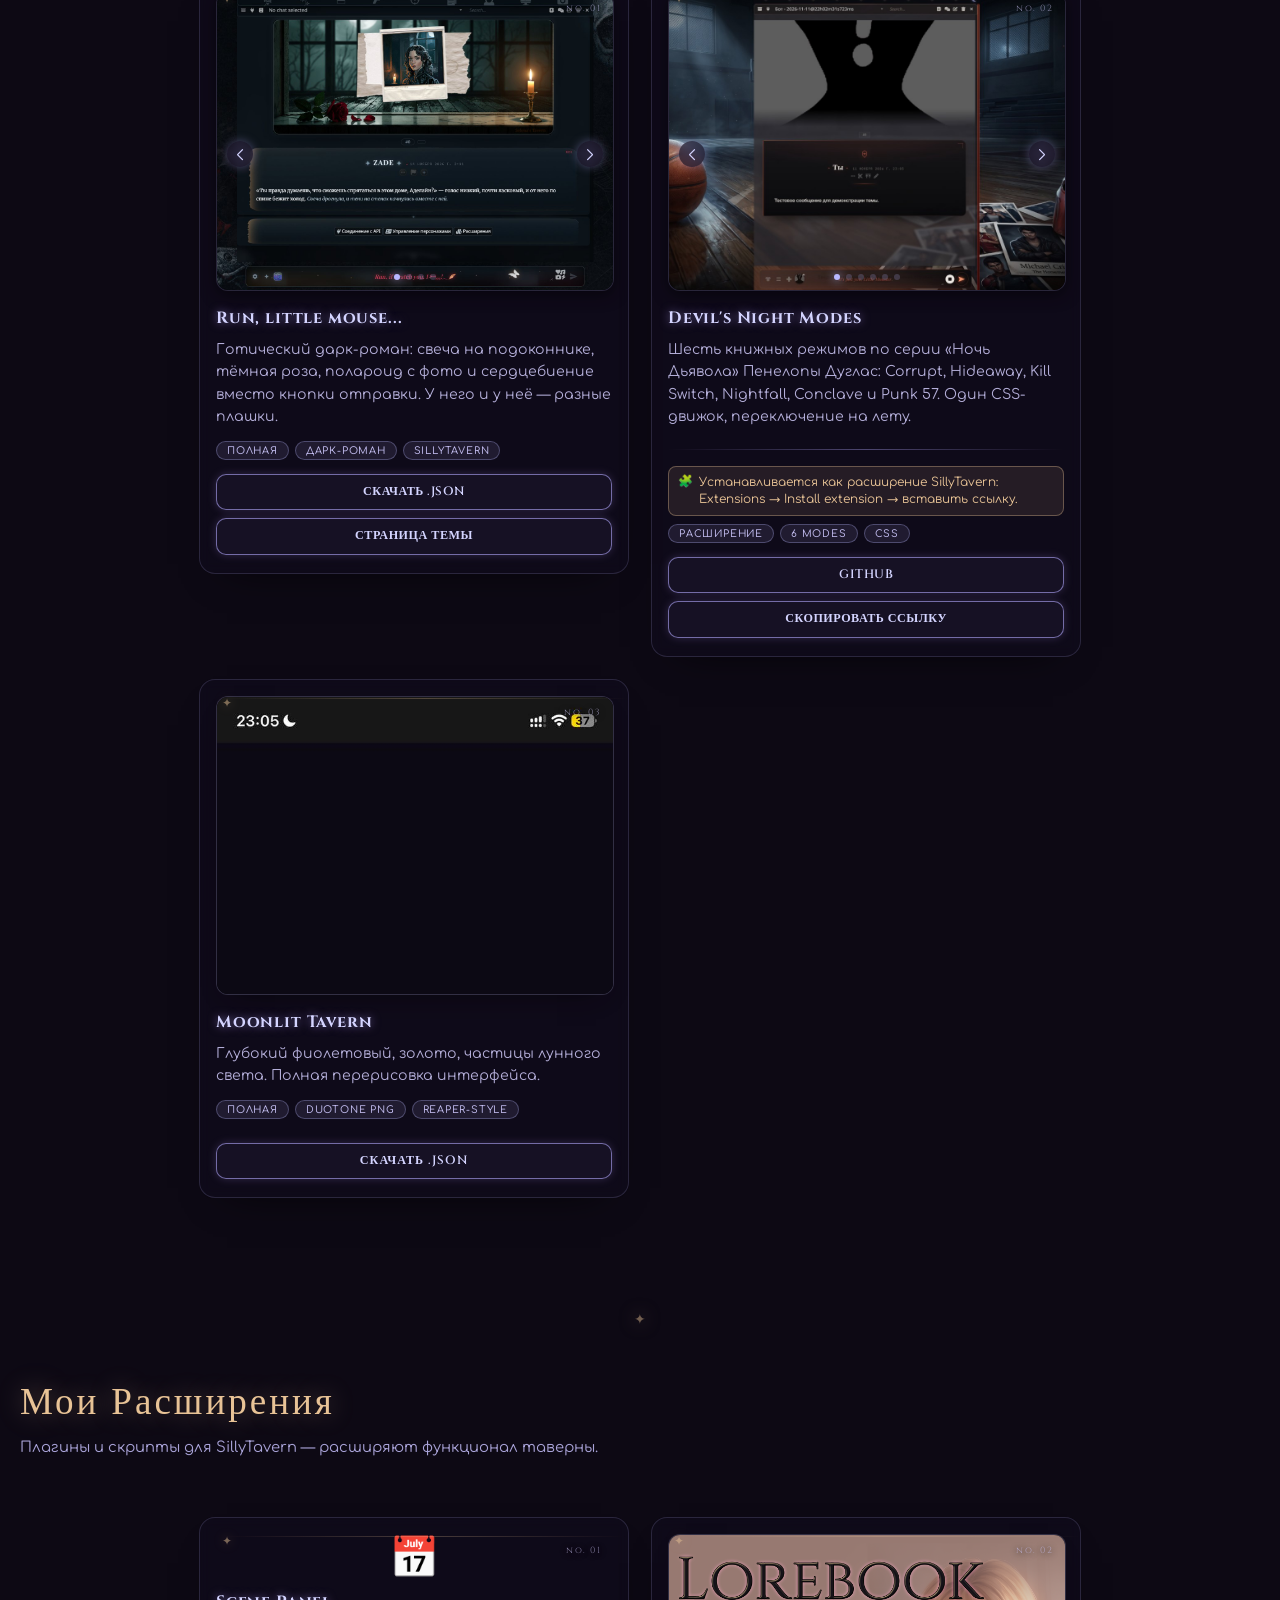
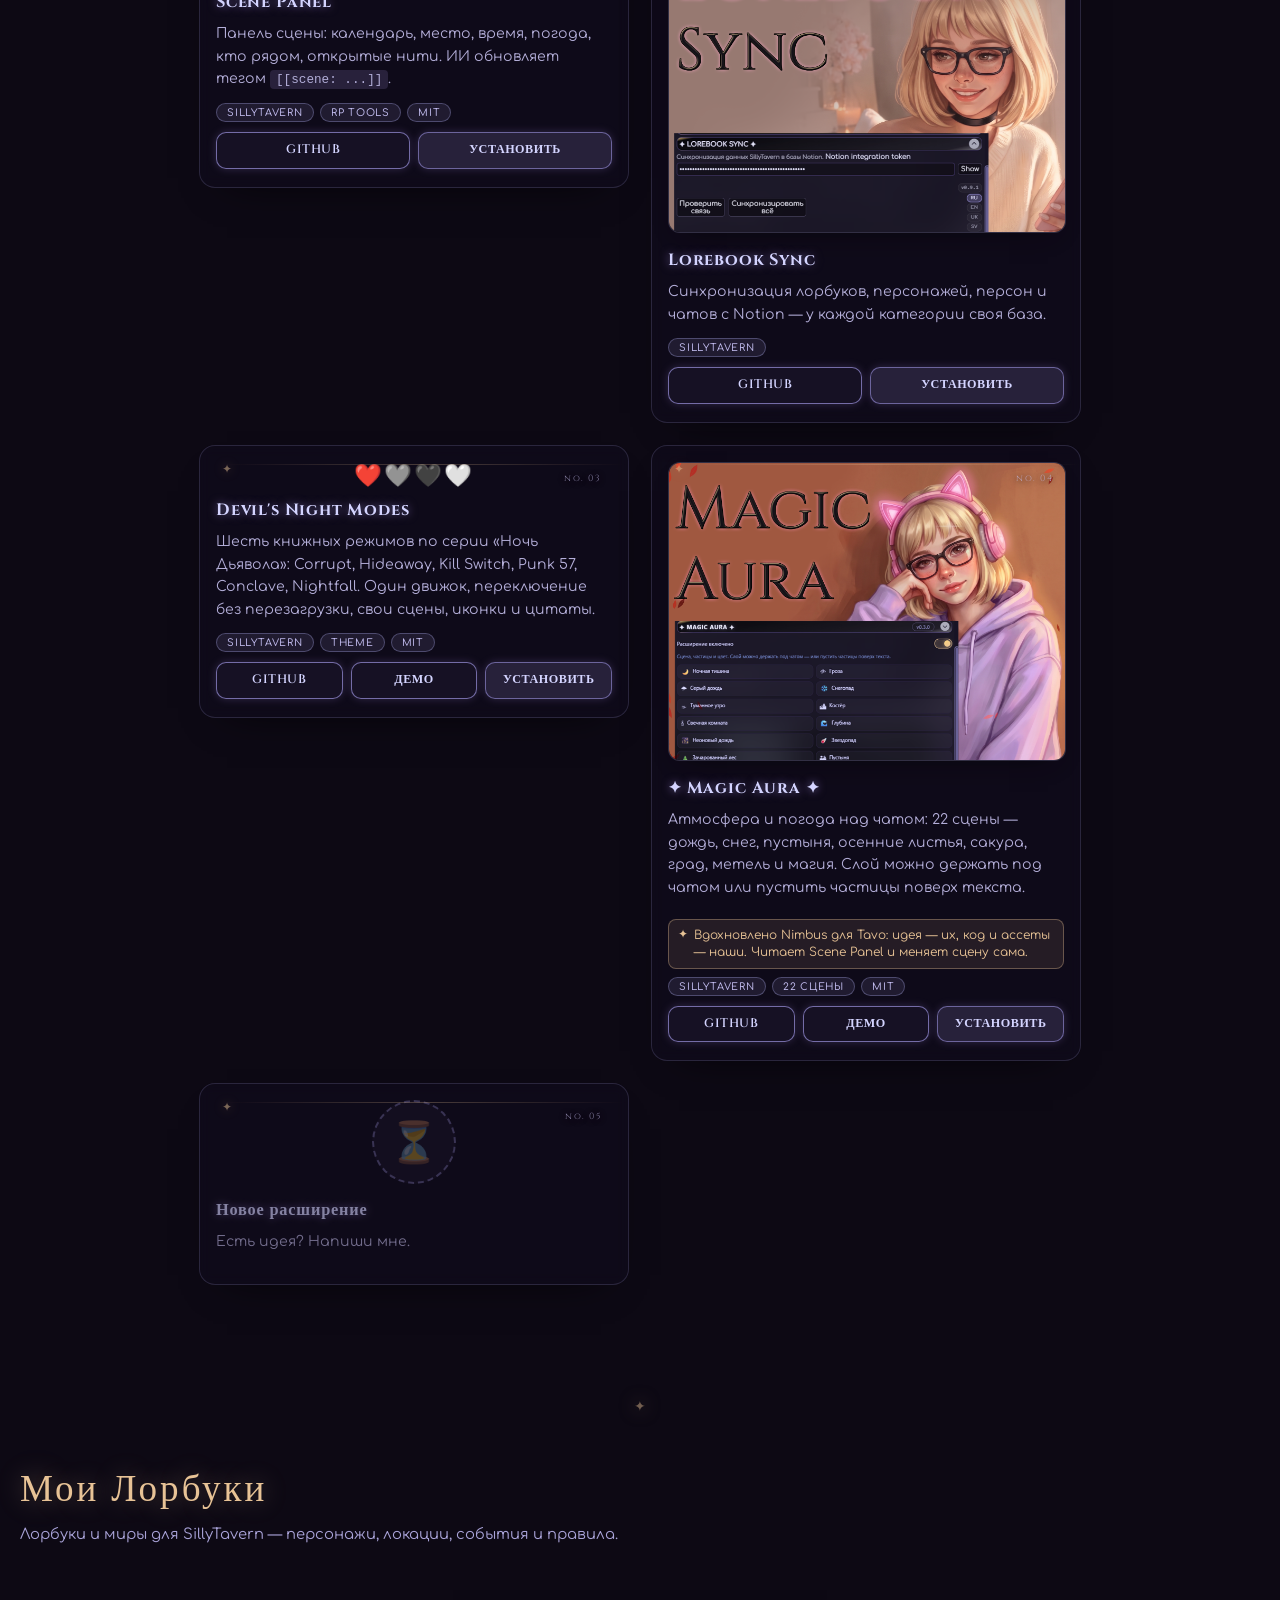
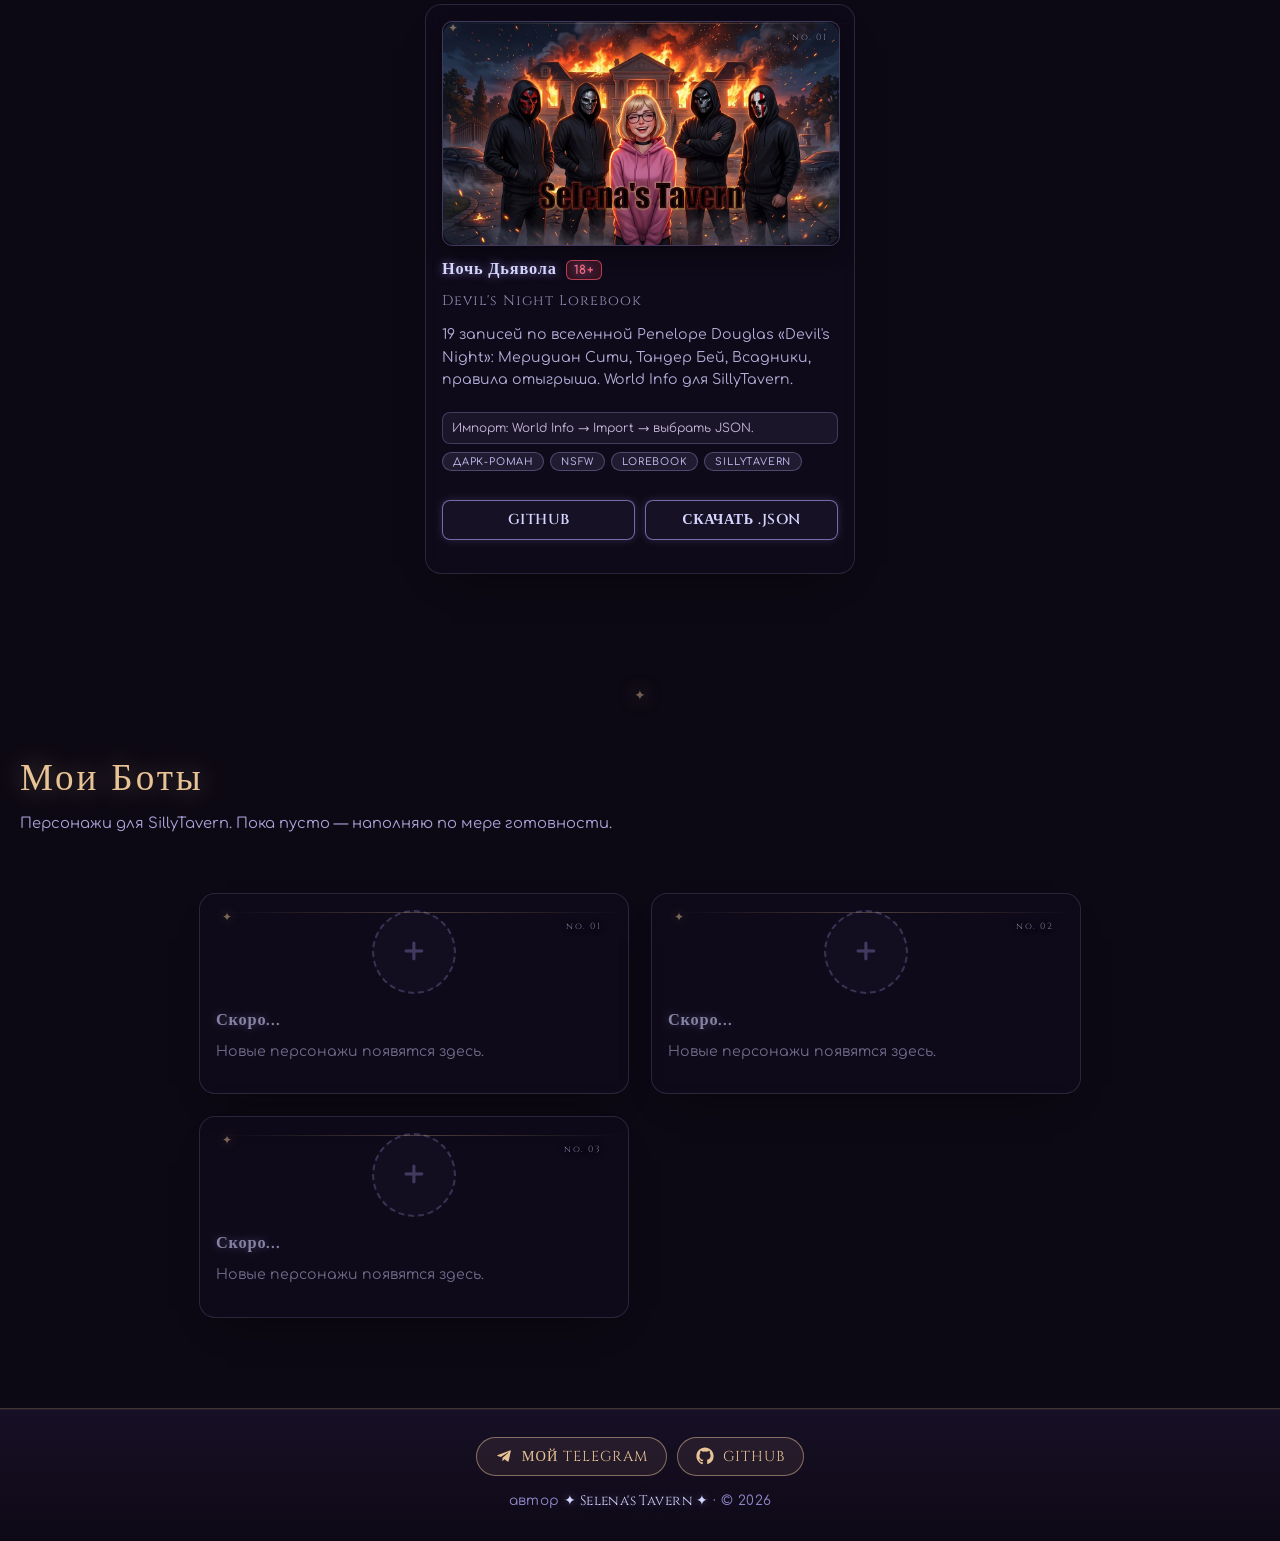
==== commit 371eeb73: "Update Lorebook Sync extension icon to an image Replaced the icon with an image for the Lorebook Syn" ====
--- a/index.html
+++ b/index.html
@@ -239,7 +239,7 @@
                         </div>
                     </div>
                     <div class="card ext-card" data-ext="lorbook-sync">
-                        <div class="ext-icon">📚</div>
+                        <img src="img/lorebookpr.png" alt="lorbook-sync" loading="lazy">
                         <h3 data-i18n="ext.lore.title">Lorebook Sync</h3>
                         <p data-i18n="ext.lore.desc">Синхронизация лорбуков, персонажей, персон и чатов с Notion — у каждой категории своя база.</p>
                         <div class="ext-links">
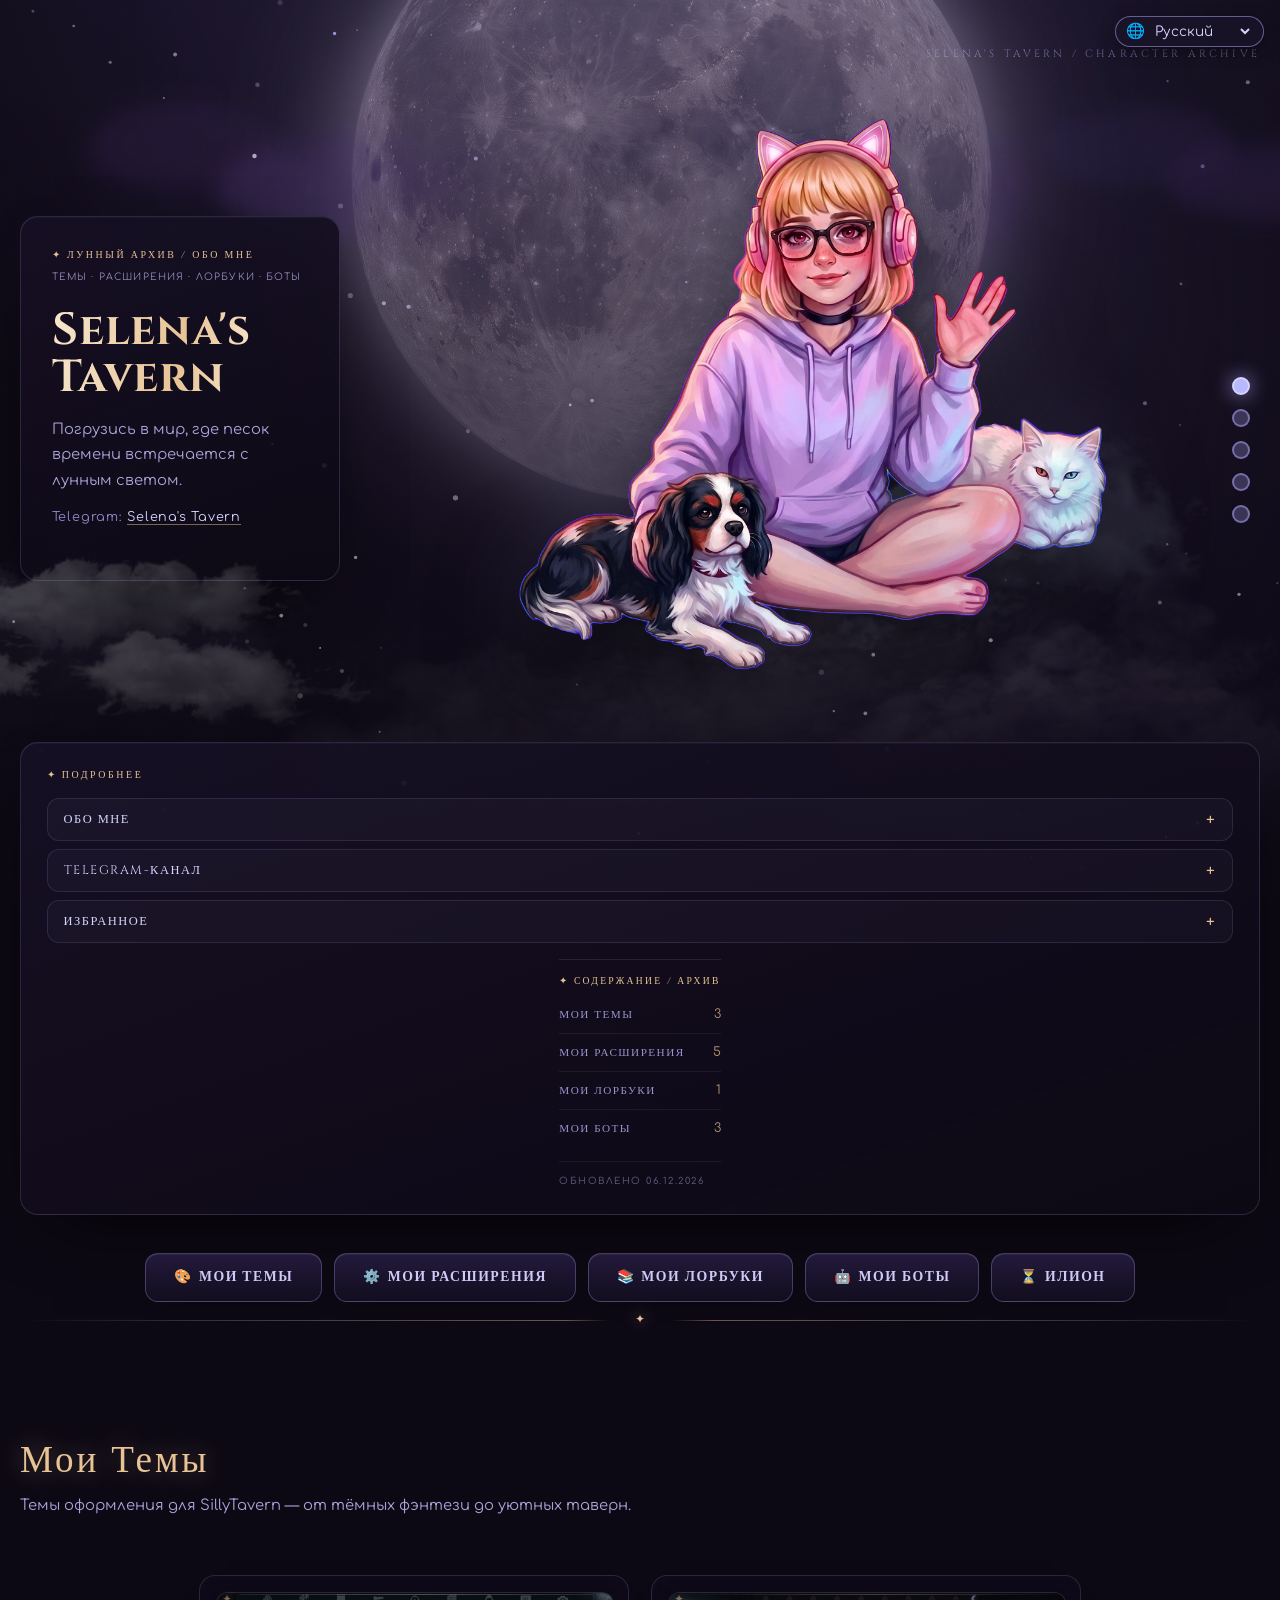
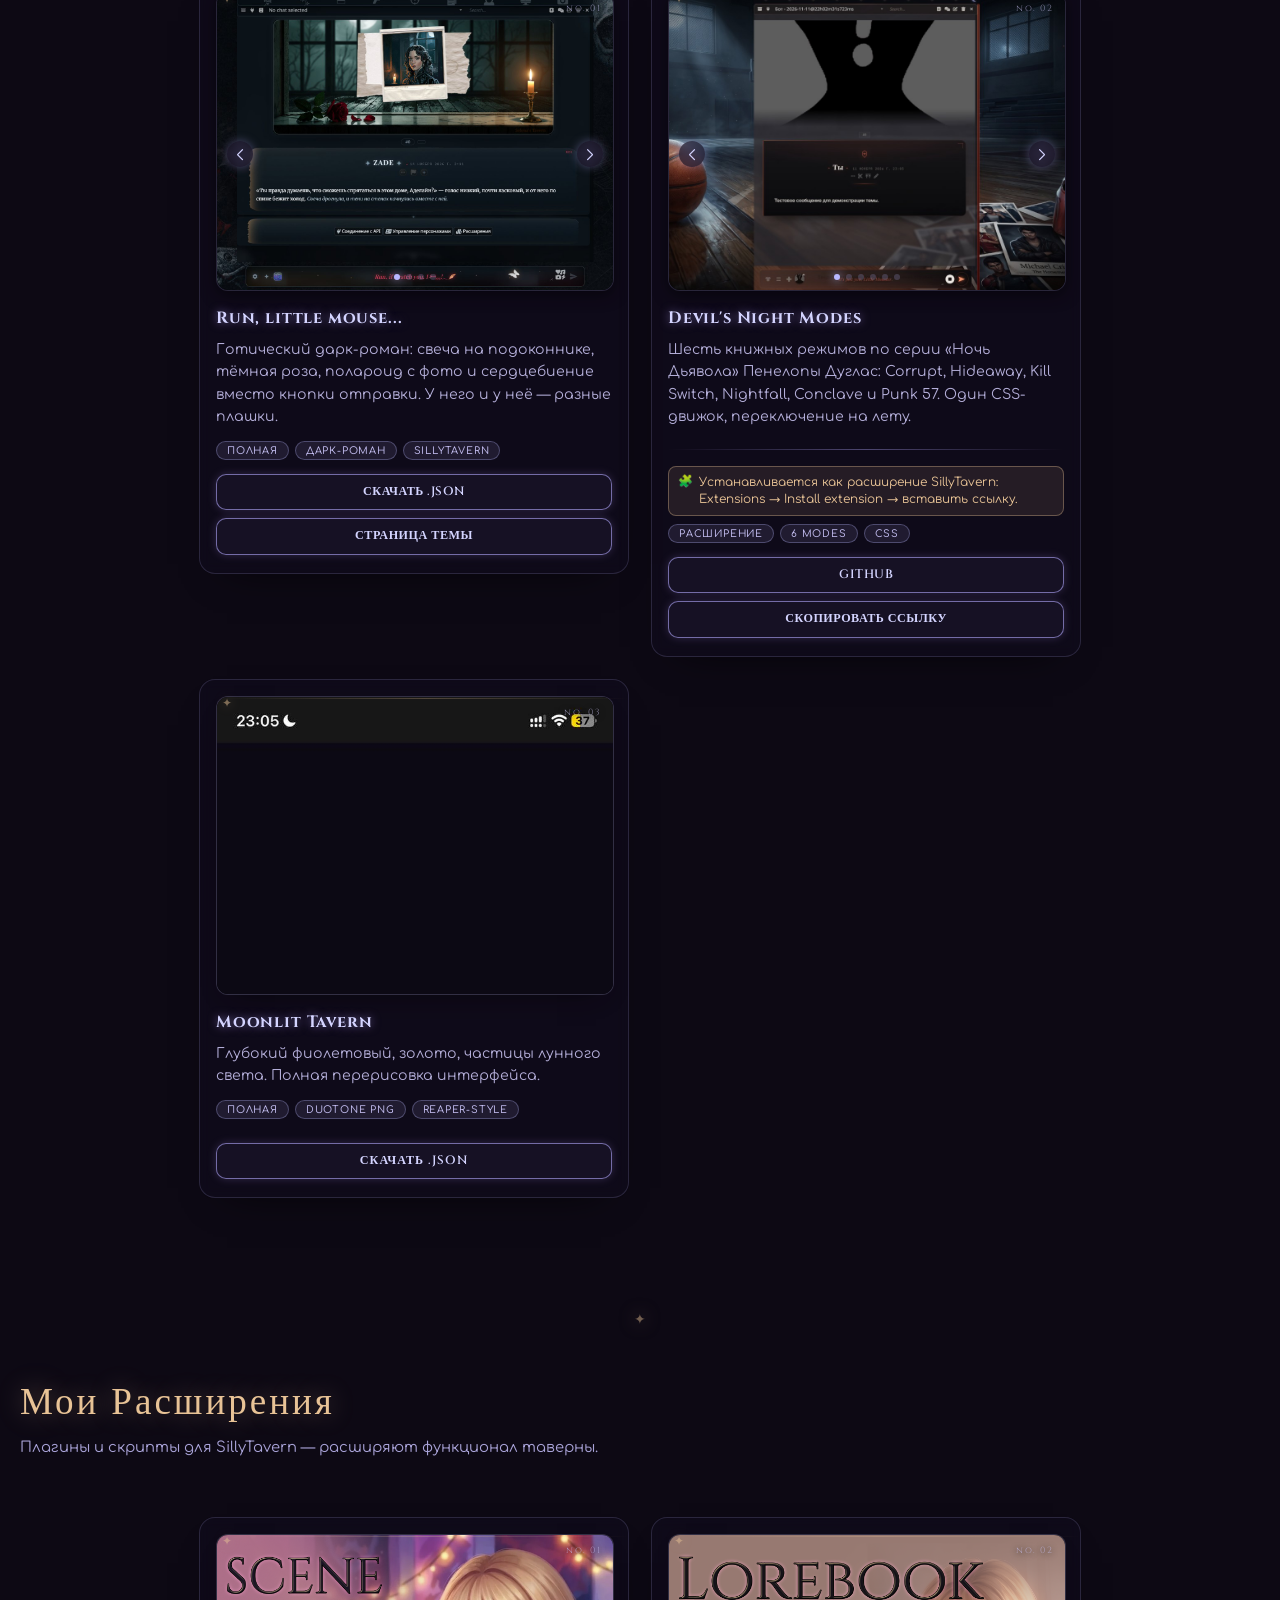
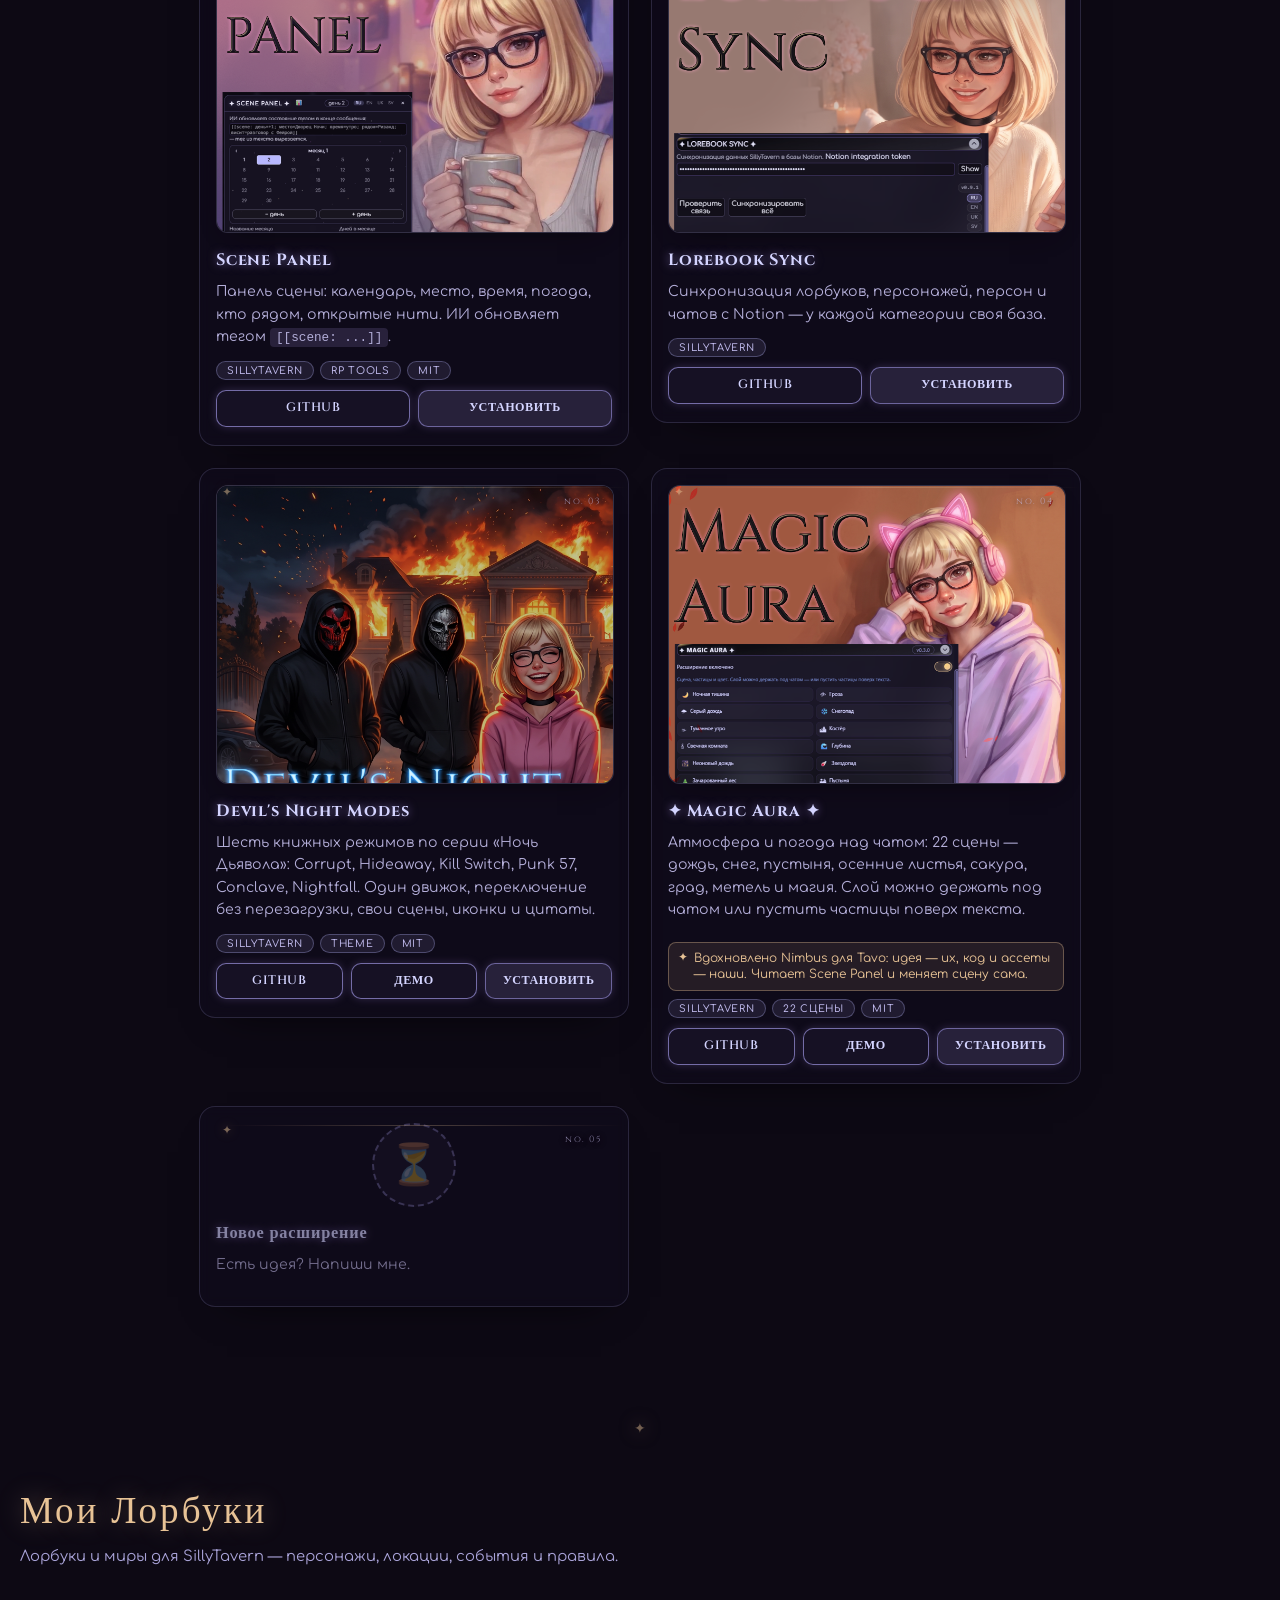
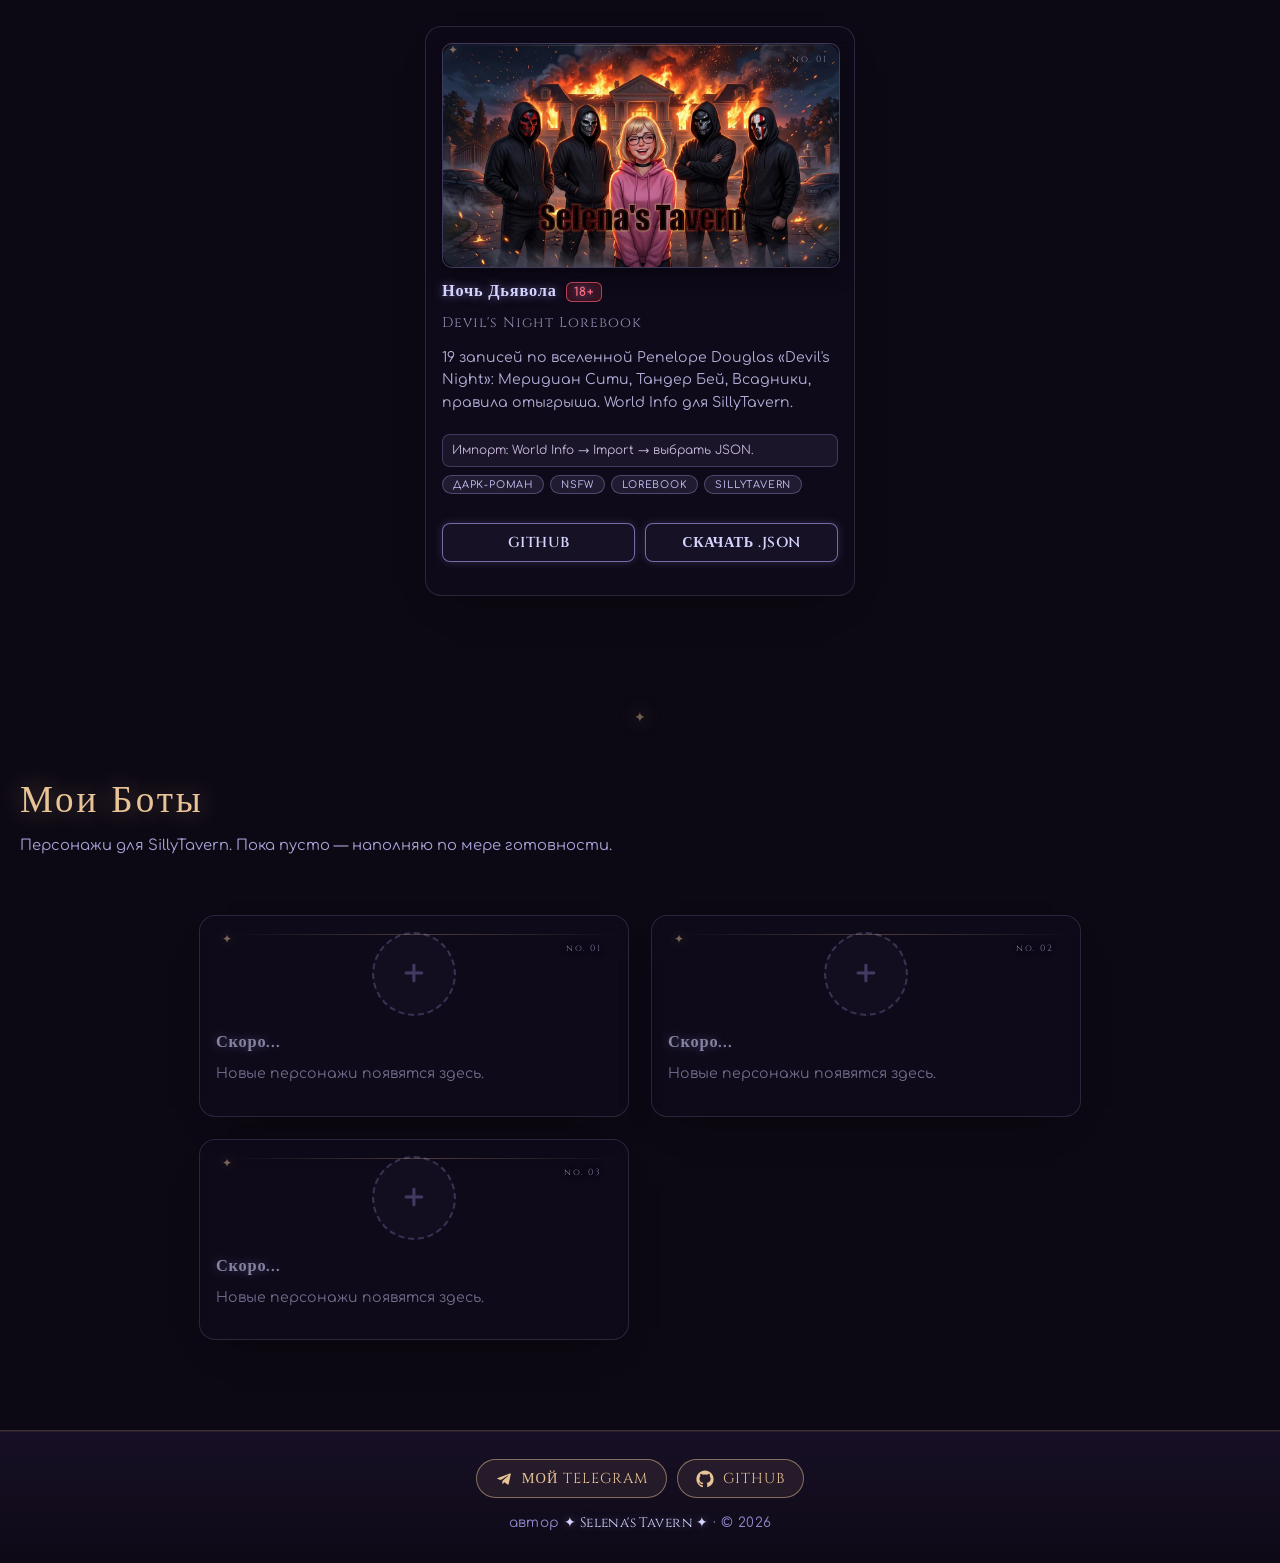
==== commit 43d82040: "Replace icons with images in extensions section" ====
--- a/index.html
+++ b/index.html
@@ -225,7 +225,7 @@
                 <p style="text-align: center; color: #b8b8ff; margin-bottom: 30px;" data-i18n="ext.subtitle">Плагины и скрипты для SillyTavern — расширяют функционал таверны.</p>
                 <div class="card-grid" id="extensions-grid">
                     <div class="card ext-card" data-ext="scene-panel">
-                        <div class="ext-icon">📅</div>
+                         <img src="img/scenepanel.png" alt="scene-panel" loading="lazy">
                         <h3>Scene Panel</h3>
                         <p data-i18n-html="ext.scene.desc">Панель сцены: календарь, место, время, погода, кто рядом, открытые нити. ИИ обновляет тегом <code>[[scene: ...]]</code>.</p>
                         <div class="ext-links">
@@ -251,7 +251,7 @@
                         </div>
                     </div>
                     <div class="card ext-card" data-ext="devils-night-modes">
-                        <div class="ext-icon ext-icon--emblems">❤️🩶🖤🤍</div>
+                        <img src="img/dnm.png" alt="devil's-night-modes" loading="lazy">
                         <h3>Devil's Night Modes</h3>
                         <p>Шесть книжных режимов по серии «Ночь Дьявола»: Corrupt, Hideaway, Kill Switch, Punk 57, Conclave, Nightfall. Один движок, переключение без перезагрузки, свои сцены, иконки и цитаты.</p>
                         <div class="ext-links">
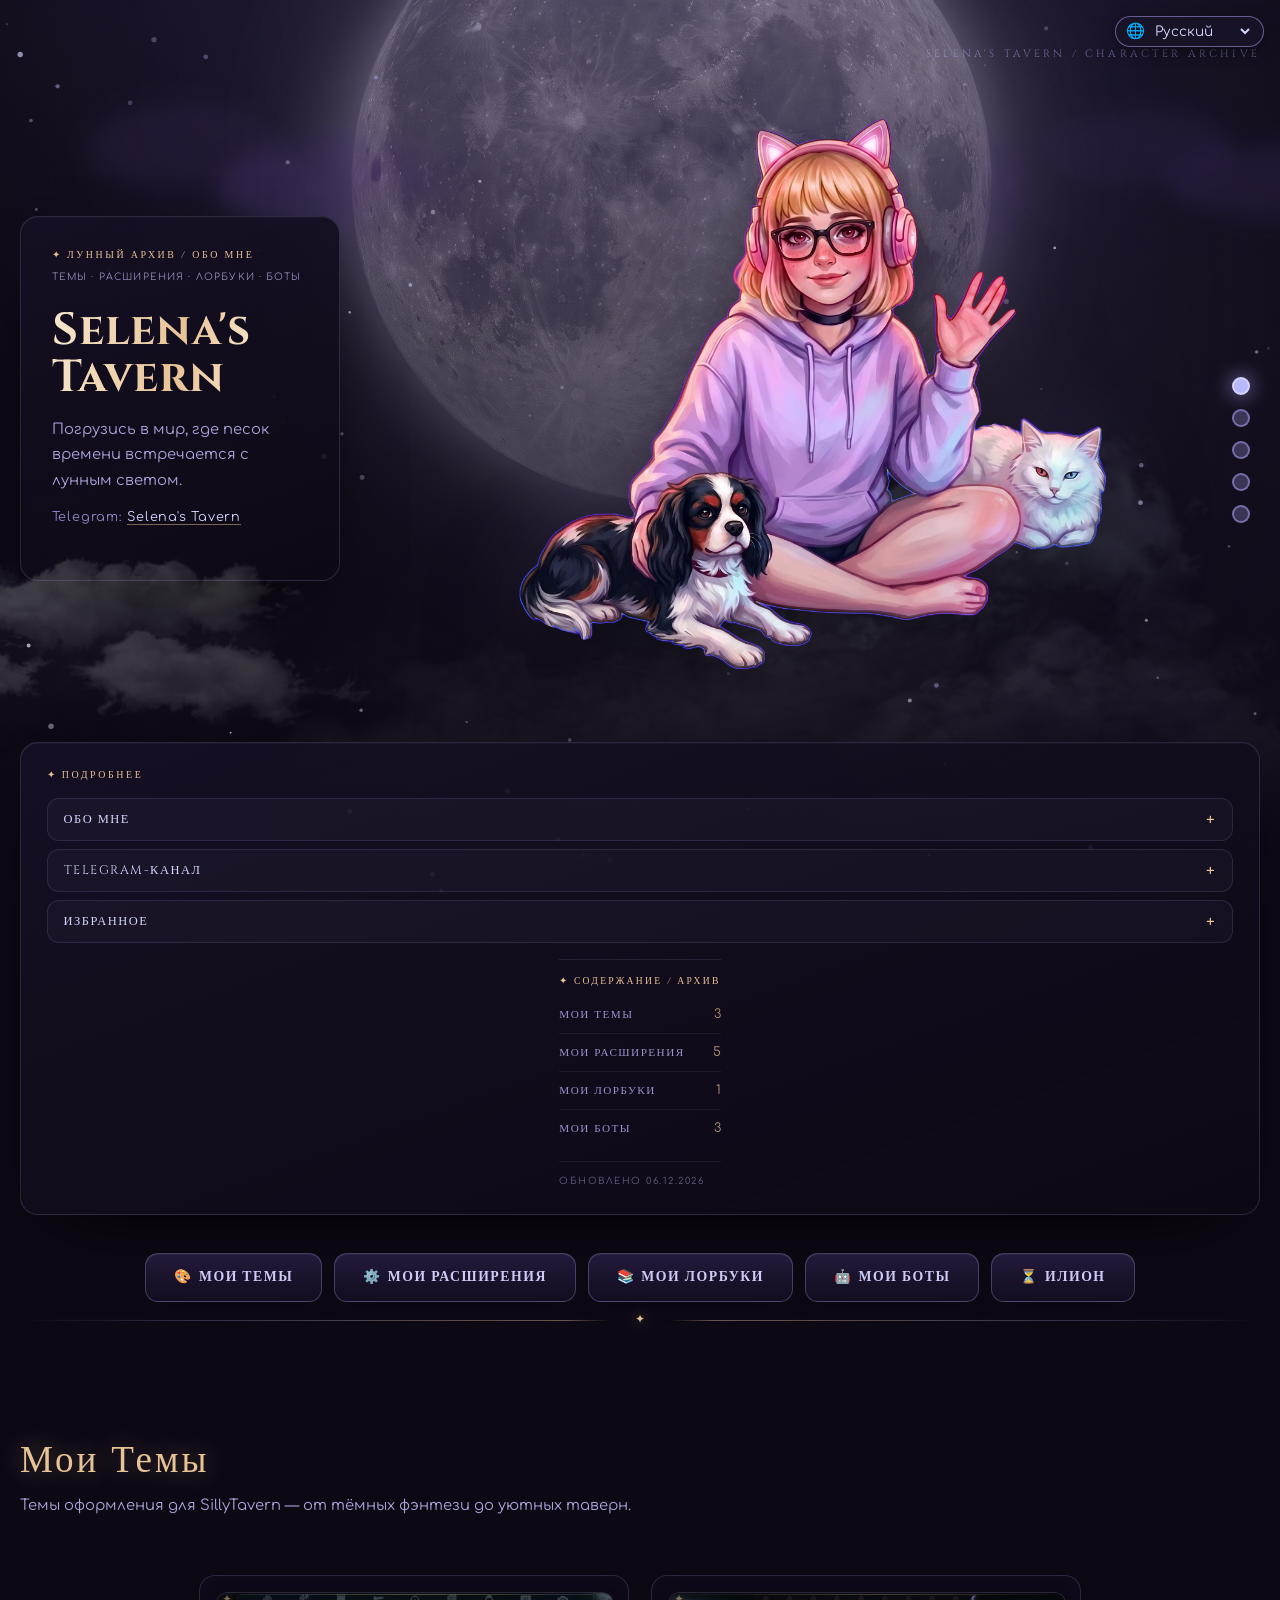
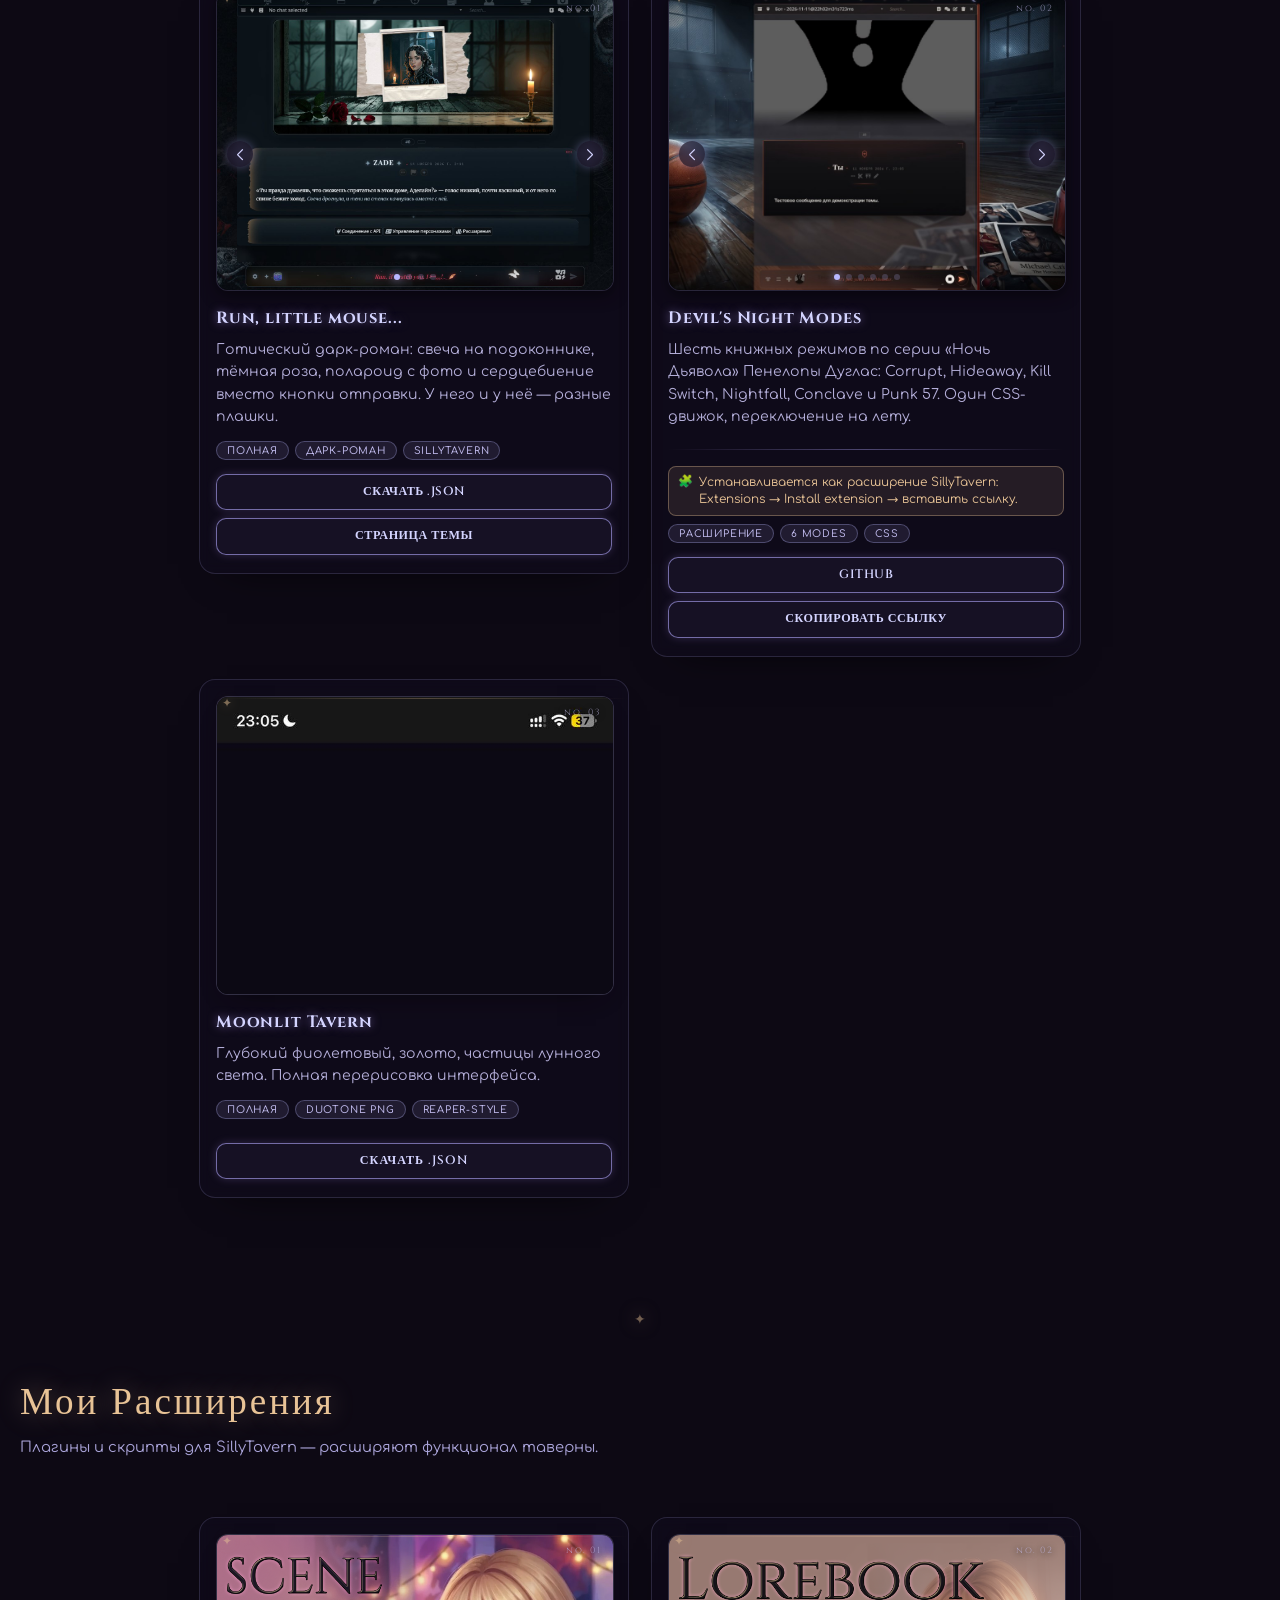
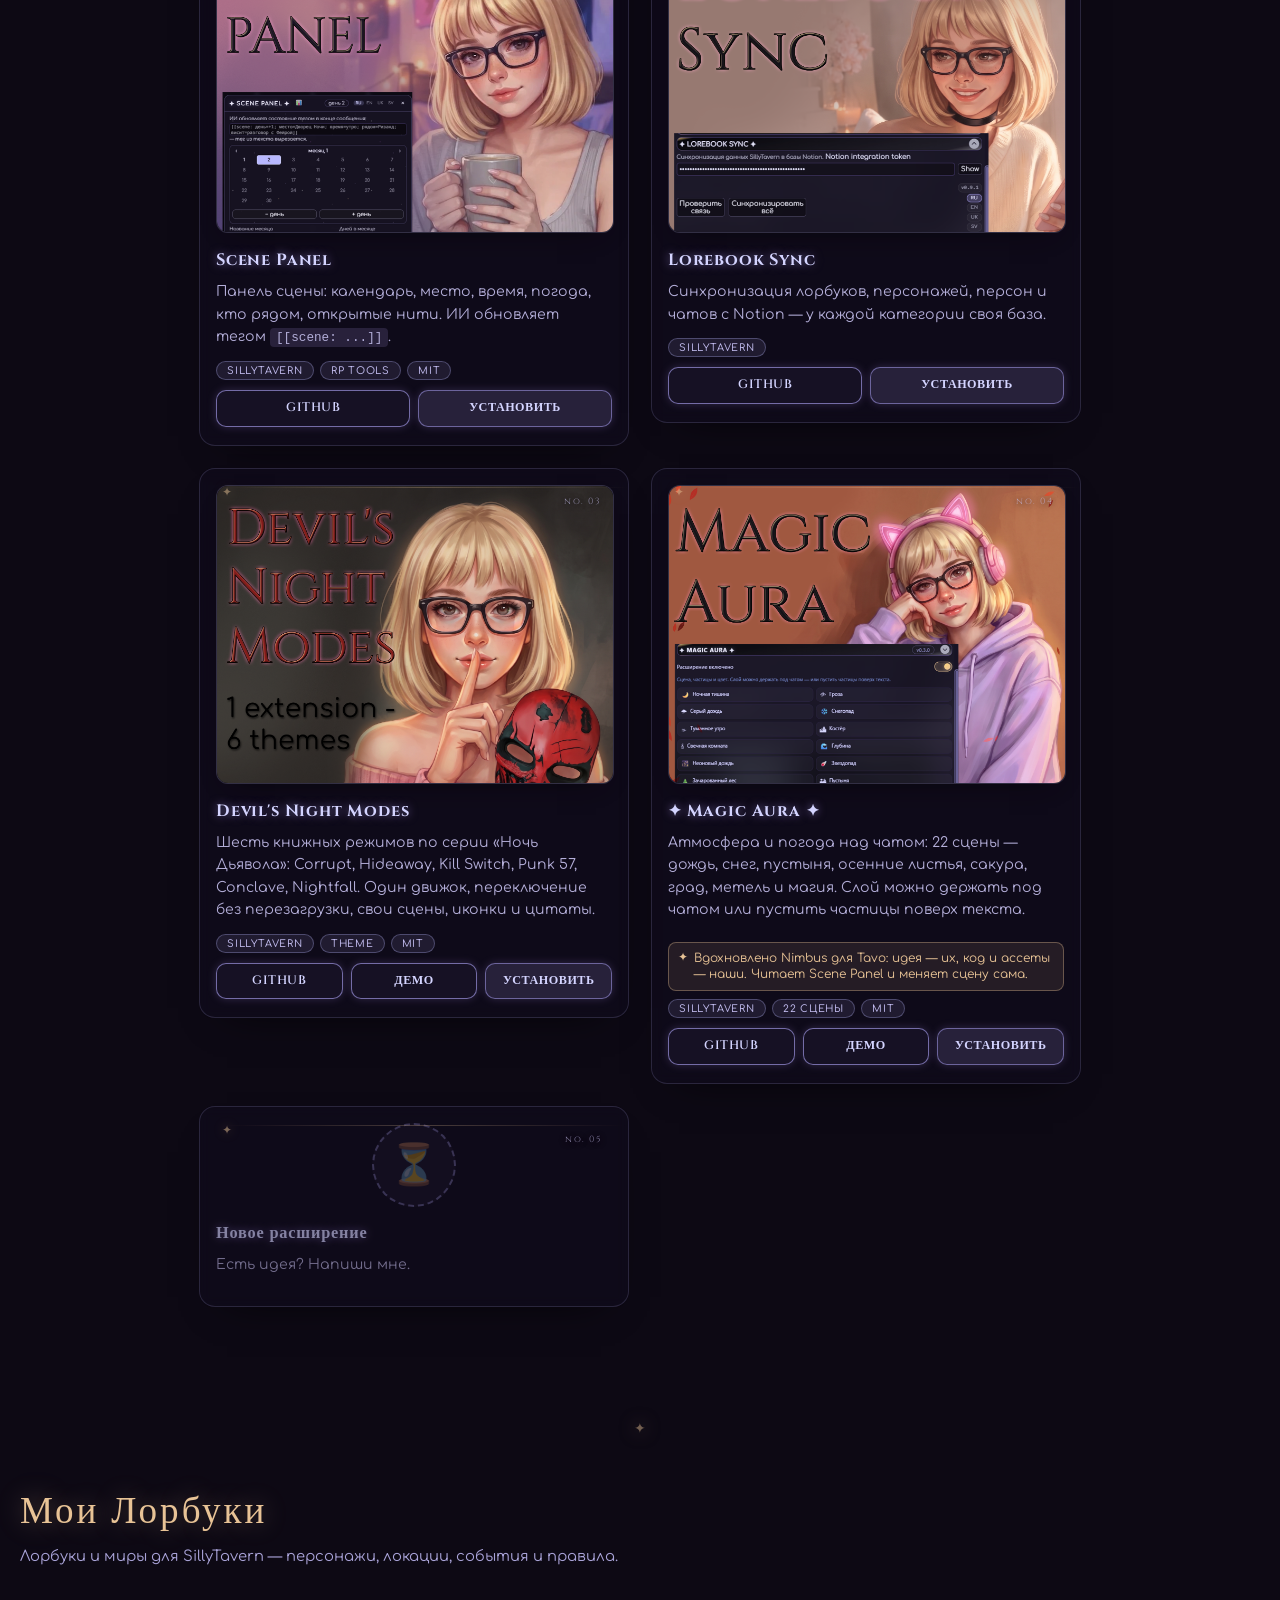
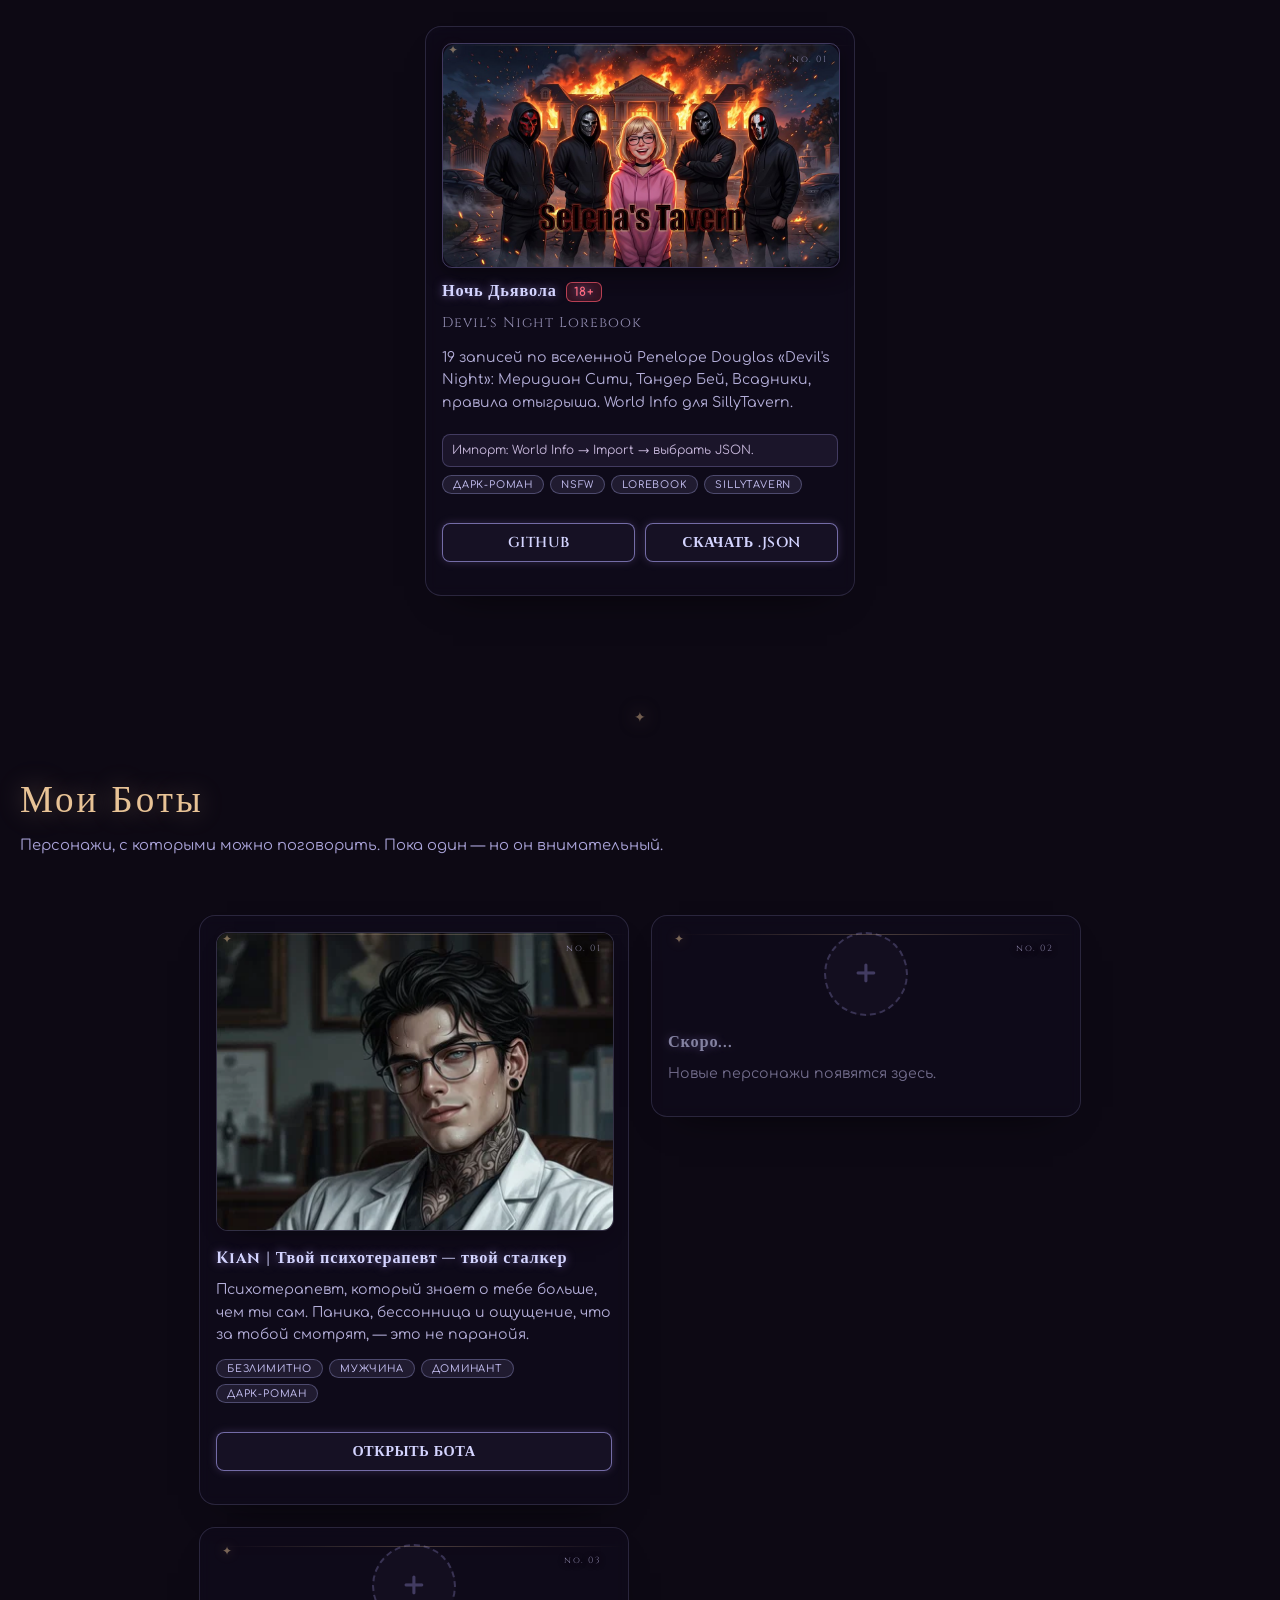
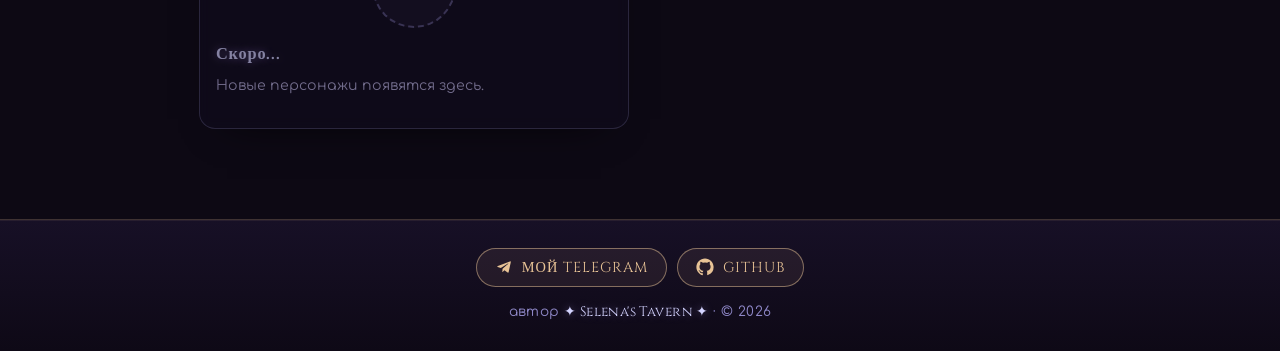
==== commit 8e8945dd: "Боты: карточка Kian со ссылкой на JanitorAI" ====
--- a/index.html
+++ b/index.html
@@ -325,10 +325,19 @@
                 <h2 style="text-align: center;"><span aria-hidden="true">🤖</span> <span data-i18n="bots.title">Мои Боты</span></h2>
                 <p style="text-align: center; color: #b8b8ff; margin-bottom: 30px;" data-i18n="bots.subtitle">Персонажи для SillyTavern. Пока пусто — наполняю по мере готовности.</p>
                 <div class="card-grid" id="bots-grid">
-                    <div class="card bot-card empty" data-bot="new">
-                        <div class="empty-icon">+</div>
-                        <h3 data-i18n="bots.soon.title">Скоро...</h3>
-                        <p data-i18n="bots.soon.desc">Новые персонажи появятся здесь.</p>
+                    <div class="card bot-card" data-bot="kian">
+                        <img src="img/bot-kian.webp" alt="Kian — психотерапевт из JanitorAI" loading="lazy">
+                        <h3 data-i18n="bot.kian.name">Kian | Твой психотерапевт — твой сталкер</h3>
+                        <p data-i18n="bot.kian.desc">Психотерапевт, который знает о тебе больше, чем ты сам. Паника, бессонница и ощущение, что за тобой смотрят, — это не паранойя.</p>
+                        <div class="theme-tags">
+                            <span class="tag" data-i18n="tag.limitless">Безлимитно</span>
+                            <span class="tag" data-i18n="tag.male">Мужчина</span>
+                            <span class="tag" data-i18n="tag.dominant">Доминант</span>
+                            <span class="tag" data-i18n="tag.darkromance">Дарк-роман</span>
+                        </div>
+                        <div class="ext-links">
+                            <a href="https://janitorai.com/ru/characters/d3118570-f784-47bd-903b-314e8a0ecdc5_character-kian-your-therapist-is-your-stalker" target="_blank" rel="noopener noreferrer" class="btn" data-i18n="btn.openBot">Открыть бота</a>
+                        </div>
                     </div>
                     <div class="card bot-card empty" data-bot="new">
                         <div class="empty-icon">+</div>
